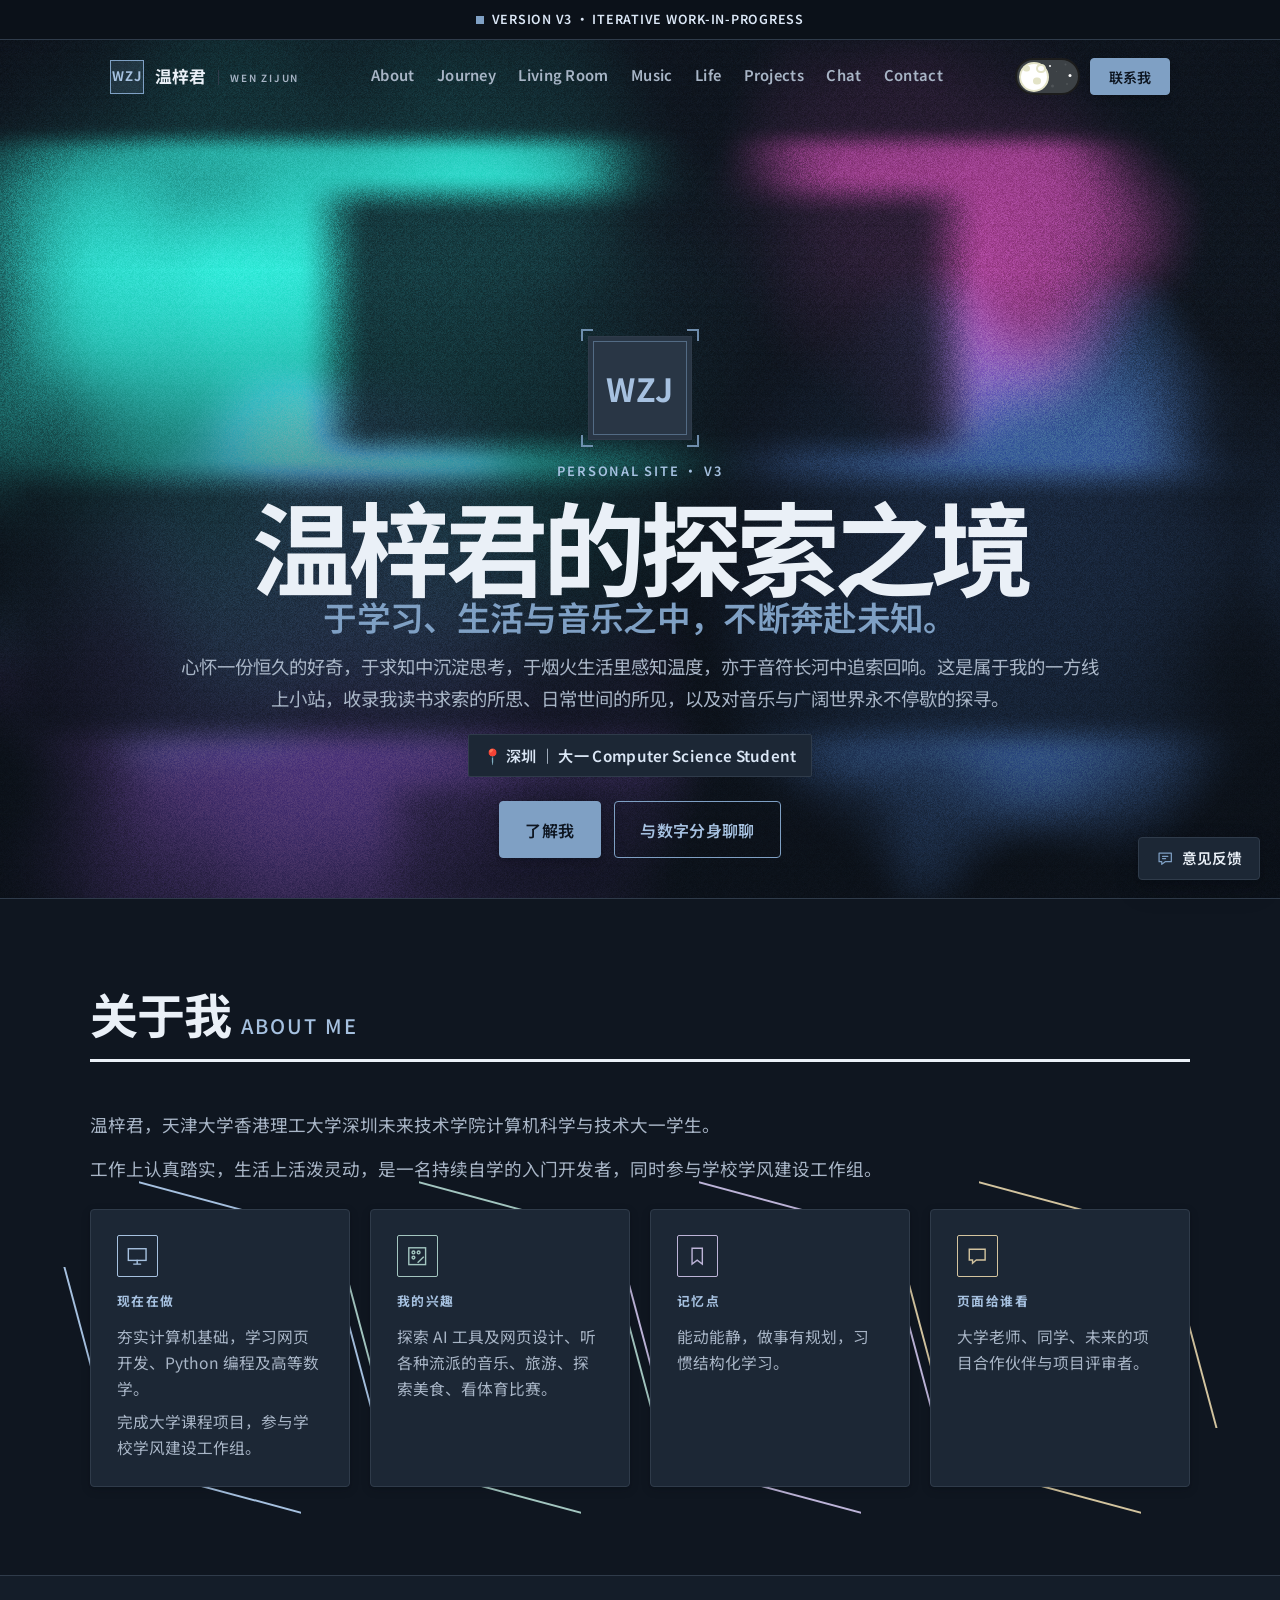
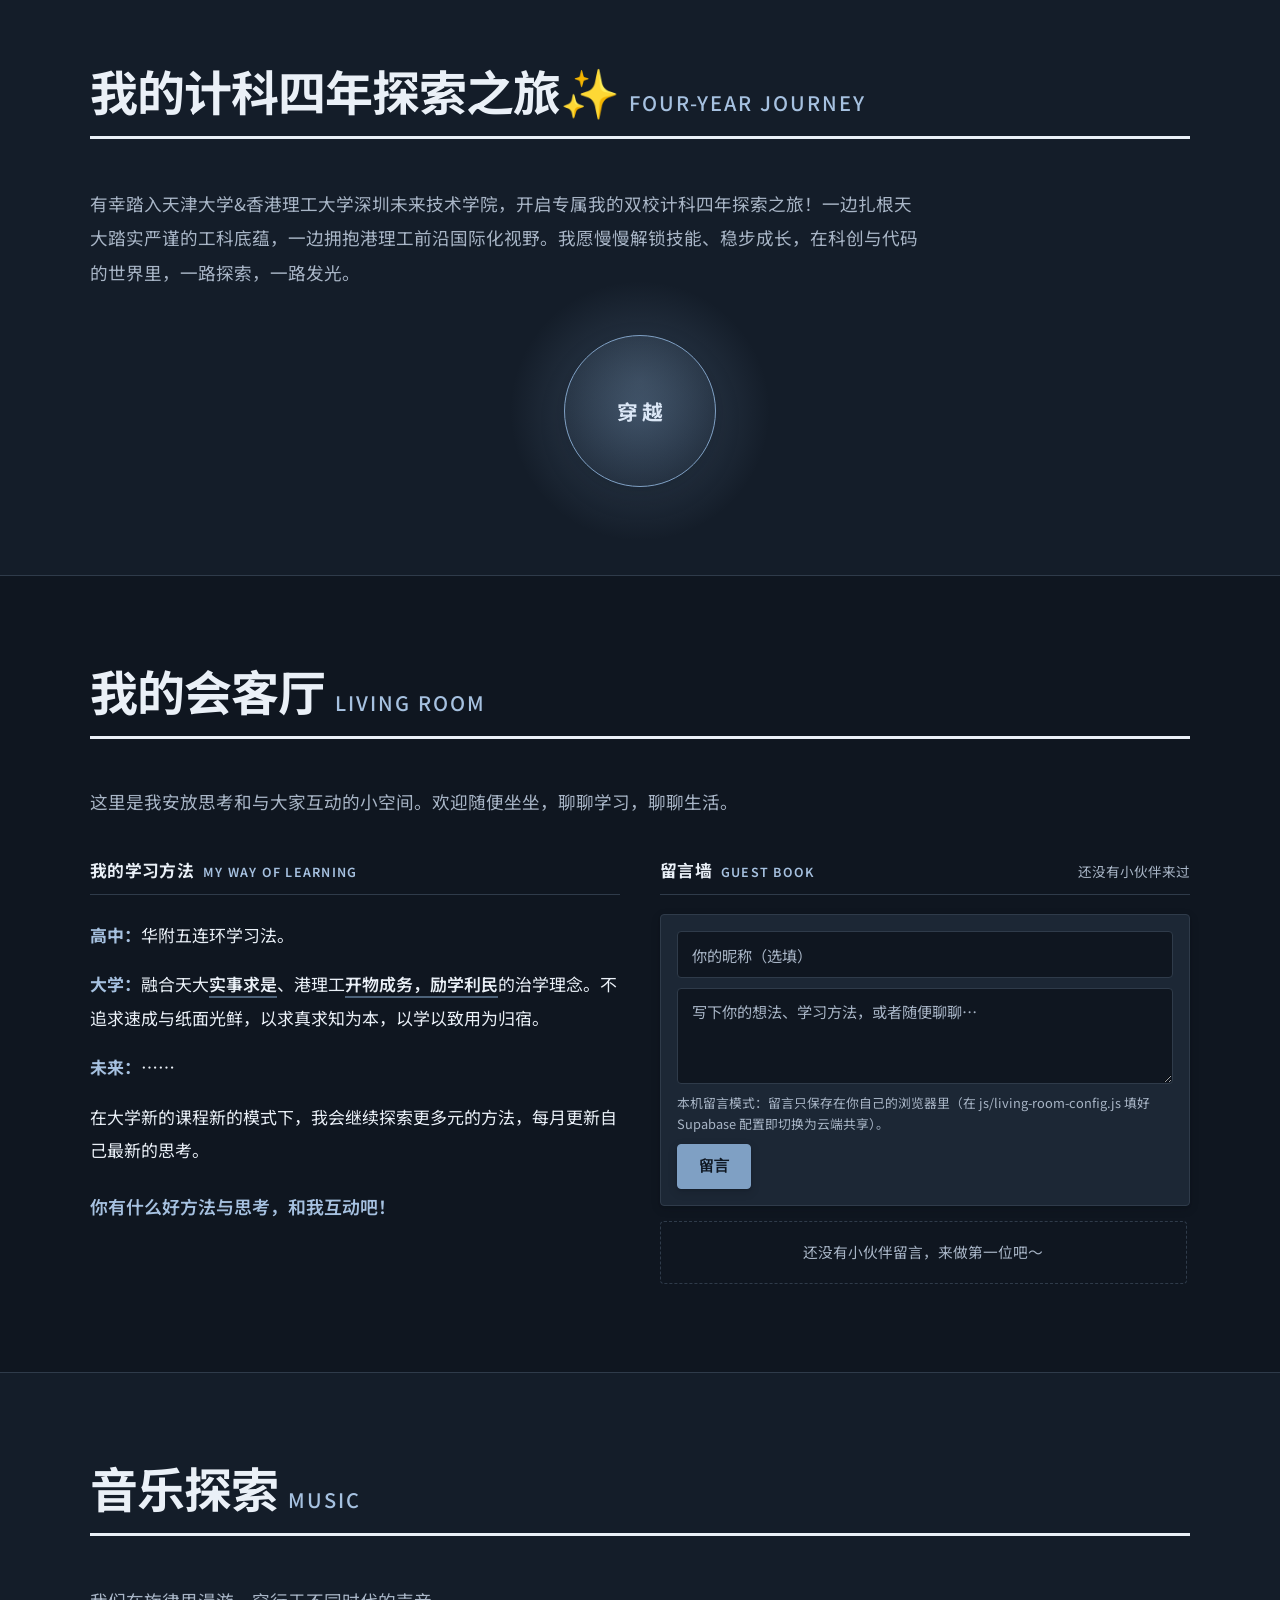
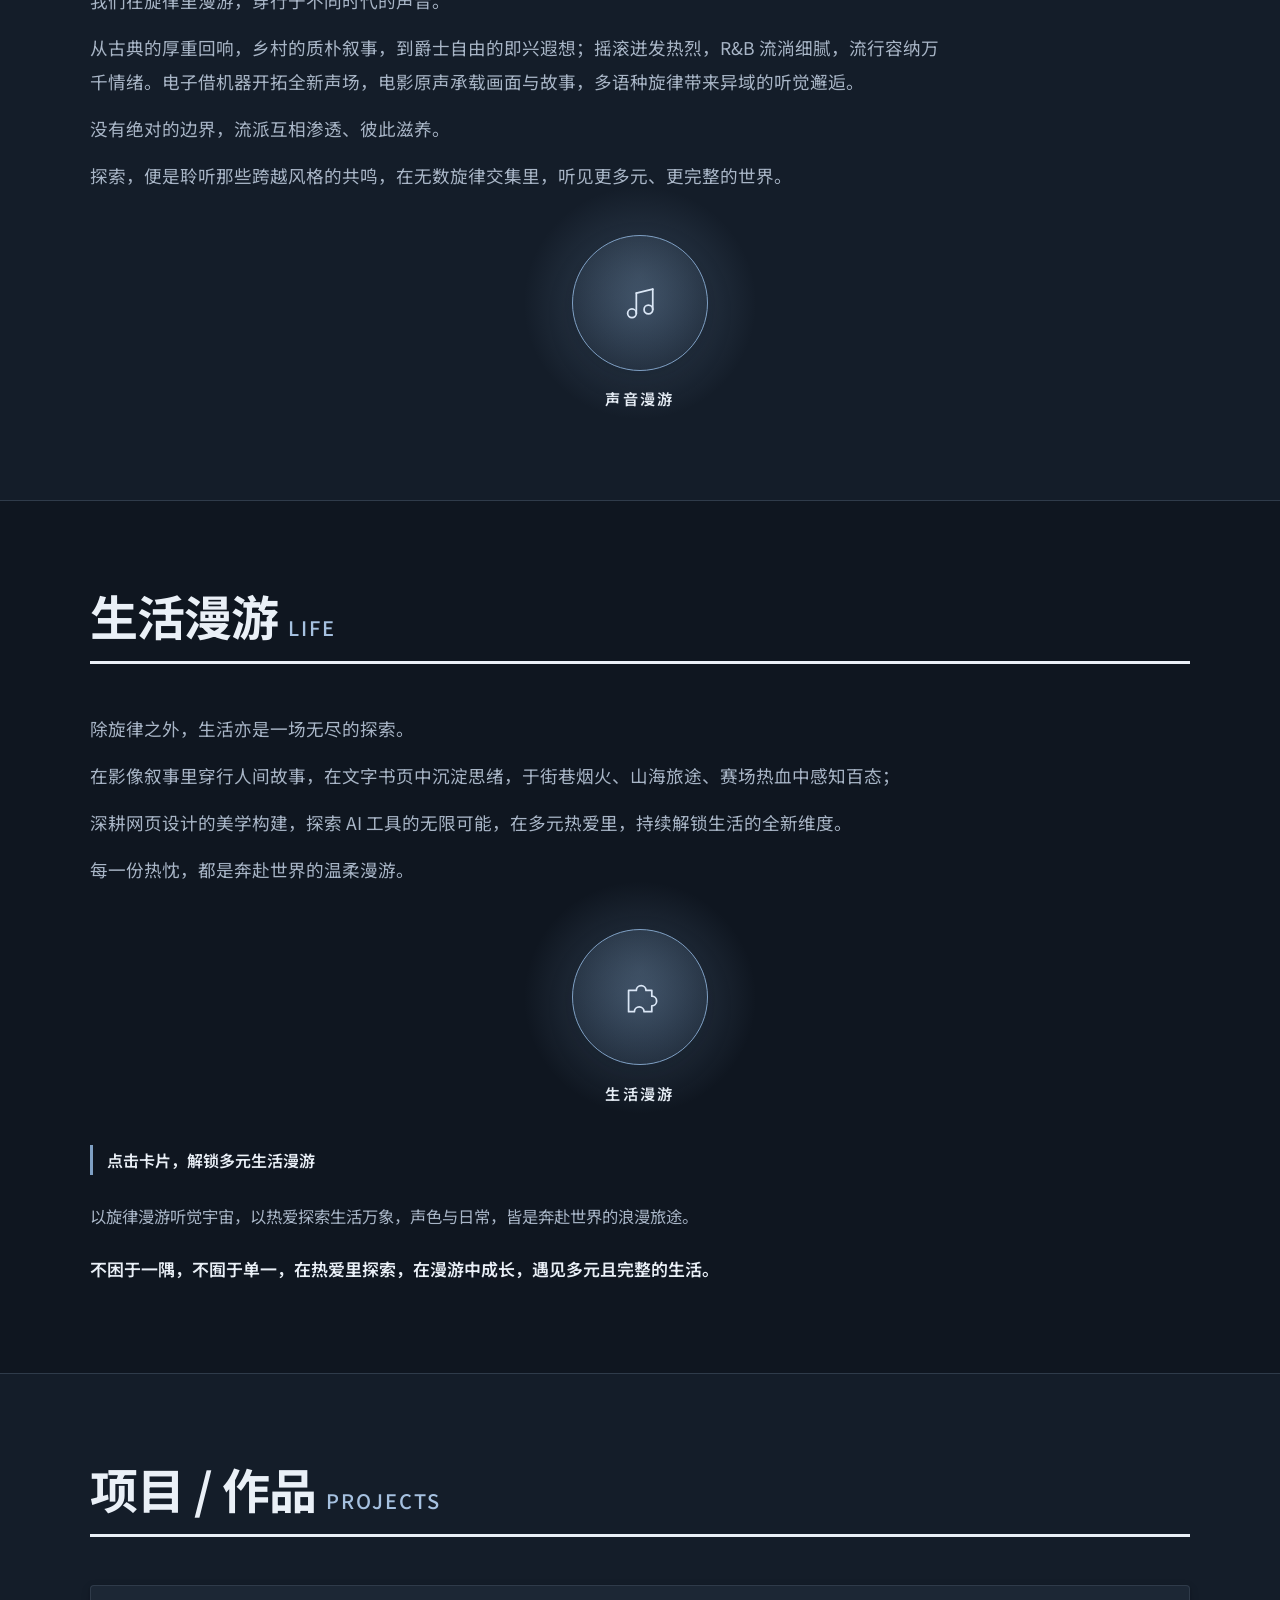
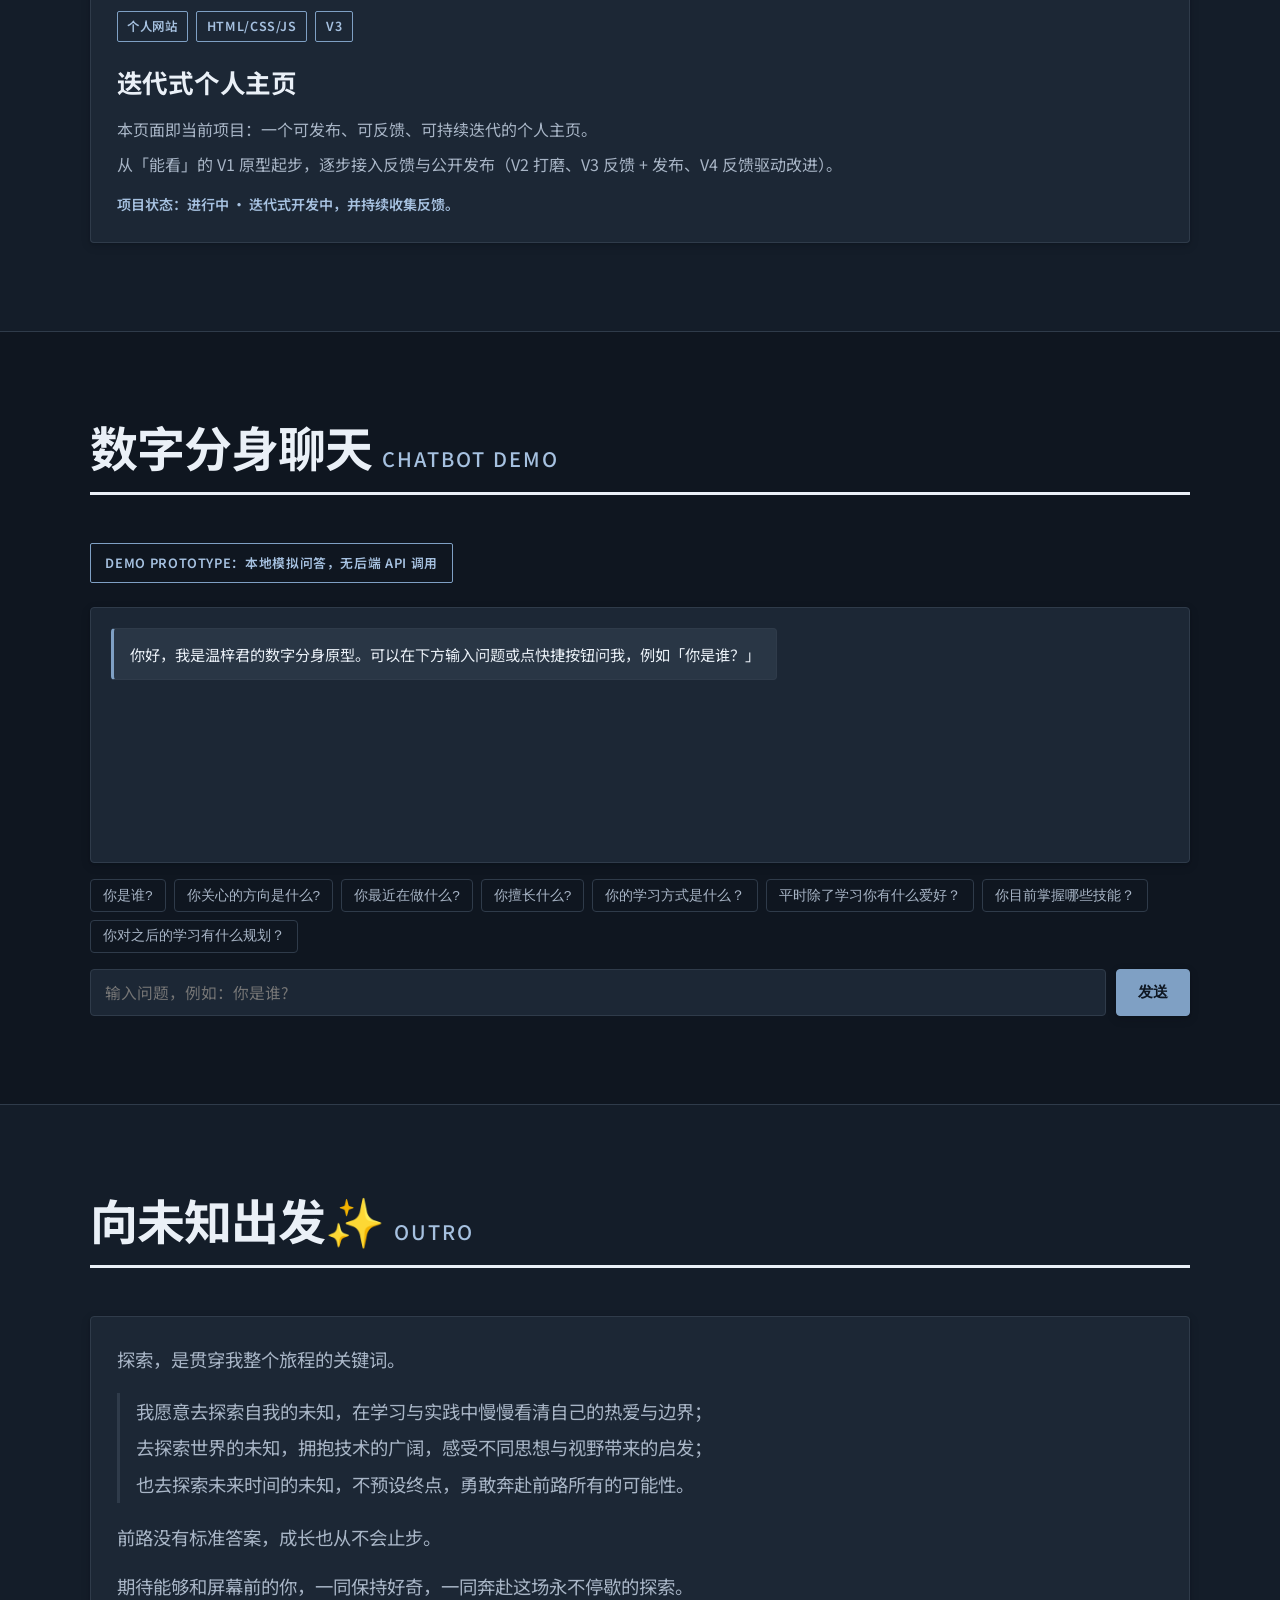
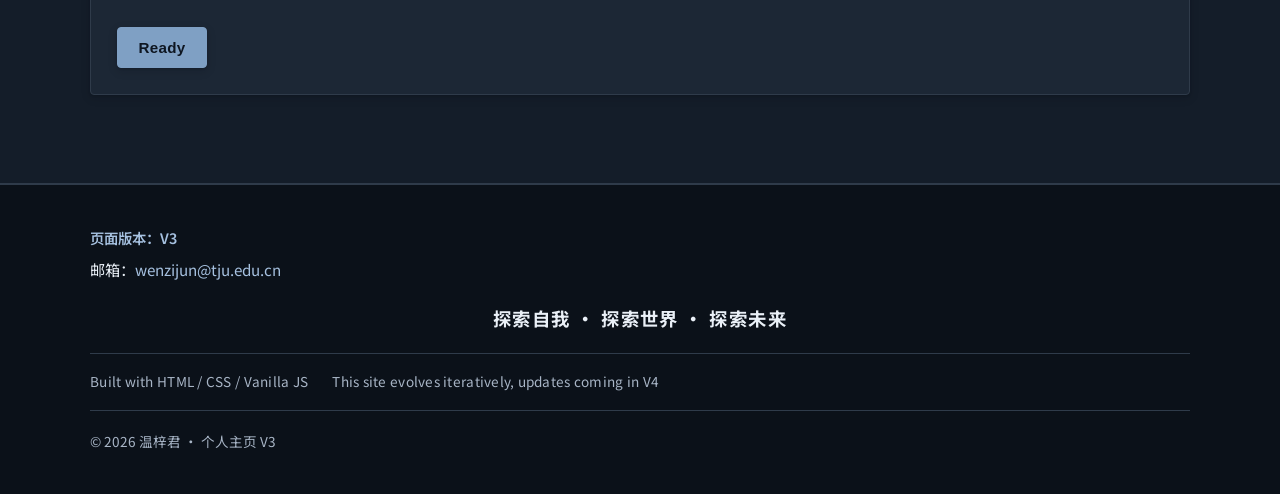
==== index.html @ b1a8c742 "publish: V3 站点（首页含私密反馈入口） 由源代码仓库 tools/publish_site.py 按白名单组装并体检后推送： 只包含浏览器实际需要的文件，源代码、课程文档、素材归档与过程记" ====
<!DOCTYPE html>
<html lang="zh-CN">
<head>
  <meta charset="UTF-8">
  <!-- 课程硬性约束 #4：viewport 保证移动端适配 -->
  <meta name="viewport" content="width=device-width, initial-scale=1.0">
  <meta name="description" content="温梓君的个人主页，思考人与 AI 的协作，记录大项目课程的学习与实践迭代。">
  <title>温梓君 · 个人主页 V3</title>
  <!-- Web Font：Noto Sans SC 适配中文，多字重区分标题与正文（离线时回退系统字体） -->
  <link rel="preconnect" href="https://fonts.googleapis.com">
  <link rel="preconnect" href="https://fonts.gstatic.com" crossorigin>
  <link href="https://fonts.googleapis.com/css2?family=Noto+Sans+SC:wght@400;500;700;800;900&display=swap" rel="stylesheet">
  <!-- 主题首帧（轮13）：在样式表解析之前按本地存储补上 data-theme，消除「亮色偏好用户先看到深色再翻白」的闪烁。
       只读写 localStorage 的 site-theme 一个键，无其他逻辑、无网络请求；JS 关闭时退化为默认深色。 -->
  <script>
    (function () {
      try {
        if (localStorage.getItem("site-theme") === "light") {
          document.documentElement.setAttribute("data-theme", "light");
        }
      } catch (e) {
        /* 隐私模式 / 存储被禁用：保持默认深色 */
      }
    })();
  </script>
  <link rel="stylesheet" href="css/style.css">
  <!-- 轮22：音乐探索 / 生活漫游两个新板块 + music.html / life.html 两个副页面的样式 -->
  <link rel="stylesheet" href="css/roam.css">
  <!-- 轮32（V3）：首页右下角「意见反馈」私密入口 + 反馈面板的样式 -->
  <link rel="stylesheet" href="css/feedback.css">
</head>
<!--
  ============================================================
  V1-MVP · 温梓君个人主页
  === V2 迭代预留规划（注释，不在 V1 实现） ===
  - 平滑滚动美化
  - 深色 / 亮色切换 UI 美化
  - 项目截图预览
  - GitHub 社交链接
  - 随笔内容扩充
  ============================================================
-->
<body>

  <!-- ========== 顶部原型状态横幅（V1 强制） ========== -->
  <div class="prototype-banner" role="note" aria-label="原型状态横幅">
    <span class="prototype-banner__dot" aria-hidden="true"></span>
    Version V3 · Iterative Work-in-Progress
  </div>

  <!-- ========== Header：品牌 + 导航 + 行动按钮 ========== -->
  <header class="header">
    <div class="header__inner">
      <a class="brand" href="#top" aria-label="回到顶部">
        <span class="brand__mark" aria-hidden="true">WZJ</span>
        <span class="brand__name">温梓君</span>
      </a>

      <button class="nav-toggle" id="navToggle" aria-label="打开菜单" aria-expanded="false" aria-controls="navMenu">
        <span class="nav-toggle__bar"></span>
        <span class="nav-toggle__bar"></span>
        <span class="nav-toggle__bar"></span>
      </button>

      <nav class="nav" id="navMenu" lang="en" aria-label="主导航">
        <ul class="nav__list">
          <li><a class="nav__link" href="#about" title="关于我">About</a></li>
          <li><a class="nav__link" href="#timeline" title="我的计科四年探索之旅">Journey</a></li>
          <li><a class="nav__link" href="#livingroom" title="我的会客厅">Living Room</a></li>
          <li><a class="nav__link" href="#music" title="音乐探索">Music</a></li>
          <li><a class="nav__link" href="#life" title="生活漫游">Life</a></li>
          <li><a class="nav__link" href="#projects" title="项目 / 作品">Projects</a></li>
          <li><a class="nav__link" href="#chat" title="数字分身聊天">Chat</a></li>
          <li><a class="nav__link" href="#contact" title="联系我">Contact</a></li>
        </ul>
      </nav>

      <div class="header__actions">
        <!-- 主题切换（轮13）：Day/Night 天空开关。视觉概念参考 @AshNolan_ 的
             「A bunch of funky CSS3 Toggle Buttons」中的 Day/Night Toggle，代码为本站自研重写；
             纯 CSS 呈现，状态由 js/main.js 与 html[data-theme] 双向对齐 -->
        <div class="theme-switch">
          <input class="theme-switch__input" id="themeSwitch" type="checkbox" role="switch" aria-checked="false" aria-label="切换深色 / 亮色模式">
          <label class="theme-switch__btn" for="themeSwitch"><span class="theme-switch__feature" aria-hidden="true"></span></label>
        </div>
        <a class="btn btn--primary" href="#contact">联系我</a>
      </div>
    </div>
  </header>

  <main id="top">

    <!-- ========== Hero 首屏 ========== -->
    <section class="hero" aria-label="首屏介绍">
      <!-- 首屏流动背景（轮9；轮10c 起画布内还承载亮度加权胶片颗粒）：原生 Canvas 程序化绘制，
           零外部素材、零第三方库。JS 未执行时画布为空（透明），自动回退到 CSS 渐变层 .hero::before -->
      <canvas class="hero__canvas" aria-hidden="true"></canvas>

      <div class="hero__inner">
        <div class="hero__avatar" aria-hidden="true" data-initial="温">
          <span class="hero__avatar-text">WZJ</span>
        </div>

        <p class="hero__eyebrow">Personal Site · V3</p>

        <h1 class="hero__title">
          温梓君的探索之境
          <span class="hero__tagline">于学习、生活与音乐之中，不断奔赴未知。</span>
        </h1>

        <p class="hero__intro">
          心怀一份恒久的好奇，于求知中沉淀思考，于烟火生活里感知温度，亦于音符长河中追索回响。这是属于我的一方线上小站，收录我读书求索的所思、日常世间的所见，以及对音乐与广阔世界永不停歇的探寻。
        </p>

        <div class="hero__meta">
          <span class="status-tag">📍 深圳 ｜ 大一 Computer Science Student</span>
        </div>

        <div class="hero__actions">
          <a class="btn btn--primary" href="#about">了解我</a>
          <a class="btn btn--ghost" href="#chat">与数字分身聊聊</a>
        </div>
      </div>
    </section>

    <!-- ========== 关于我 About ========== -->
    <section class="section" id="about" aria-label="关于我">
      <div class="section__inner">
        <header class="section__head">
          <h2 class="section__title">关于我 <span class="section__eyebrow">About Me</span></h2>
        </header>

        <p class="section__lead">
          温梓君，天津大学香港理工大学深圳未来技术学院计算机科学与技术大一学生。
        </p>
        <p class="section__lead">
          工作上认真踏实，生活上活泼灵动，是一名持续自学的入门开发者，同时参与学校学风建设工作组。
        </p>

        <div class="about__grid">
          <article class="card about-card">
            <span class="about-card__icon" aria-hidden="true">
              <svg viewBox="0 0 24 24" fill="none" stroke="currentColor" stroke-width="1.5"
                stroke-linecap="square" stroke-linejoin="miter" aria-hidden="true" focusable="false">
                <rect x="2.5" y="4" width="19" height="12.5" />
                <path d="M8.5 20.5h7M12 16.5v4" />
              </svg>
            </span>
            <h3 class="about-card__label">现在在做</h3>
            <p class="about-card__text">夯实计算机基础，学习网页开发、Python 编程及高等数学。</p>
            <p class="about-card__text">完成大学课程项目，参与学校学风建设工作组。</p>
          </article>
          <article class="card about-card">
            <span class="about-card__icon" aria-hidden="true">
              <svg viewBox="0 0 24 24" fill="none" stroke="currentColor" stroke-width="1.5"
                stroke-linecap="square" stroke-linejoin="miter" aria-hidden="true" focusable="false">
                <rect x="3" y="3" width="18" height="18" />
                <circle cx="8" cy="8" r="1.5" />
                <circle cx="13.5" cy="8" r="1.5" />
                <circle cx="8" cy="13.5" r="1.5" />
                <path d="M13 18.5 18.5 13" />
              </svg>
            </span>
            <h3 class="about-card__label">我的兴趣</h3>
            <p class="about-card__text">探索 AI 工具及网页设计、听各种流派的音乐、旅游、探索美食、看体育比赛。</p>
          </article>
          <article class="card about-card">
            <span class="about-card__icon" aria-hidden="true">
              <svg viewBox="0 0 24 24" fill="none" stroke="currentColor" stroke-width="1.5"
                stroke-linecap="square" stroke-linejoin="miter" aria-hidden="true" focusable="false">
                <path d="M6.5 3.5h11v17l-5.5-4.2-5.5 4.2z" />
              </svg>
            </span>
            <h3 class="about-card__label">记忆点</h3>
            <p class="about-card__text">能动能静，做事有规划，习惯结构化学习。</p>
          </article>
          <article class="card about-card">
            <span class="about-card__icon" aria-hidden="true">
              <svg viewBox="0 0 24 24" fill="none" stroke="currentColor" stroke-width="1.5"
                stroke-linecap="square" stroke-linejoin="miter" aria-hidden="true" focusable="false">
                <path d="M3.5 4.5h17v11.5h-9.5l-4 3.5v-3.5h-3.5z" />
              </svg>
            </span>
            <h3 class="about-card__label">页面给谁看</h3>
            <p class="about-card__text">大学老师、同学、未来的项目合作伙伴与项目评审者。</p>
          </article>
        </div>
      </div>
    </section>

    <!-- ========== 我的计科四年探索之旅（轮19：原「学习轨迹」板块） ==========
         ① 板块改名「我的计科四年探索之旅✨」（导航项同步为 Journey，锚点 #timeline 不变）；
         ② 新增板块引言（文案由用户提供，逐字使用）；
         ③ 引言下方新增圆形「穿越」按钮 → 进入独立副页面 journey.html：
            该页不在主线导航内，只能由本按钮进入，并由页内「返回主线」按钮回到本板块；
         ④ 原 4 张时间轴卡按用户指示移除（旧内容见 git 历史与 docs/归档）；
         ⑤ 按用户后续指示删除按钮下方那行说明文字（只留「标题 + 引言 + 圆钮」）。 -->
    <section class="section section--alt" id="timeline" aria-label="我的计科四年探索之旅">
      <div class="section__inner">
        <header class="section__head">
          <h2 class="section__title">我的计科四年探索之旅✨ <span class="section__eyebrow">Four-Year Journey</span></h2>
        </header>

        <p class="section__lead journey__intro">
          有幸踏入天津大学&amp;香港理工大学深圳未来技术学院，开启专属我的双校计科四年探索之旅！一边扎根天大踏实严谨的工科底蕴，一边拥抱港理工前沿国际化视野。我愿慢慢解锁技能、稳步成长，在科创与代码的世界里，一路探索，一路发光。
        </p>

        <div class="journey__gate">
          <a class="journey__portal" href="journey.html" aria-label="穿越：进入「我的计科四年探索之旅」独立页面">
            <span class="journey__ring" aria-hidden="true"></span>
            <span class="journey__ring journey__ring--2" aria-hidden="true"></span>
            <span class="journey__glow" aria-hidden="true"></span>
            <span class="journey__portal-text">穿越</span>
          </a>
        </div>
      </div>
    </section>

    <!-- ========== 我的会客厅 Living Room（轮20 · USR-31） ==========
         ① 位置：紧跟「我的计科四年探索之旅」之后（用户要求「在探索之旅的后面增加」）；
          ② 左侧「我的学习方法」按用户要求「不要用生硬的框框起来」→ 零边框、零底色，
             不套卡片：只靠标题细线 + 段首小标签（高中 / 大学 / 未来）+ 校训词的「划重点」下标线
             分层，像贴在会客厅墙上的一张便签；结构按用户轮20b 口径「高中、大学、未来三个
             分别成一段」——「不追求速成…以学以致用为归宿。」归属大学段，不单独成行；
             「未来：」的内容待用户给定（暂以省略号占位）；

         ③ 右侧留言墙 + 访客留言对话框：访客提交后，新留言以「落座」动效在墙顶浮现，
            与左侧学习方法同屏相邻（= 用户说的「和学习方法弹到一起」）；每条留言上方带
            「小伙伴 · 昵称 ｜ 时间」的小字备注，营造会客厅的互动感；
         ④ 留言数据源：读取 js/living-room-config.js —— 填好 Supabase URL + anon key 即
            云端共享（所有访客可见、互相看得到）；未填则自动回退到本机浏览器存储，
            页面与交互照常可用（右下提示行会如实说明当前模式）。
         ⑤ 留言一律以 textContent 写入 DOM，绝不使用 innerHTML（防 XSS）。 -->
    <section class="section" id="livingroom" aria-label="我的会客厅">
      <div class="section__inner">
        <header class="section__head">
          <h2 class="section__title">我的会客厅 <span class="section__eyebrow">Living Room</span></h2>
        </header>

        <p class="section__lead livingroom__intro">
          这里是我安放思考和与大家互动的小空间。欢迎随便坐坐，聊聊学习，聊聊生活。
        </p>

        <div class="livingroom">
          <!-- 左栏：我的学习方法（无框便签式，见上方 ②） -->
          <div class="methods">
            <h3 class="methods__title">我的学习方法 <span class="methods__eyebrow">My Way of Learning</span></h3>

            <p class="methods__line"><span class="methods__stage">高中：</span>华附五连环学习法。</p>

            <p class="methods__line"><span class="methods__stage">大学：</span>融合天大<span class="methods__mark">实事求是</span>、港理工<span class="methods__mark">开物成务，励学利民</span>的治学理念。不追求速成与纸面光鲜，以求真求知为本，以学以致用为归宿。</p>

            <p class="methods__line"><span class="methods__stage">未来：</span>……</p>

            <p class="methods__line">在大学新的课程新的模式下，我会继续探索更多元的方法，每月更新自己最新的思考。</p>
            <p class="methods__invite">你有什么好方法与思考，和我互动吧！</p>
          </div>

          <!-- 右栏：留言墙 + 留言对话框（会客厅的「说话区」，见上方 ③④⑤） -->
          <div class="parlor">
            <div class="parlor__head">
              <h3 class="parlor__title">留言墙 <span class="parlor__eyebrow">Guest Book</span></h3>
              <p class="parlor__count" id="parlorCount" aria-live="polite">正在读取留言…</p>
            </div>

            <form class="parlor__form" id="parlorForm">
              <label class="visually-hidden" for="parlorName">你的昵称</label>
              <input class="parlor__input" id="parlorName" name="nickname" type="text" maxlength="16"
                placeholder="你的昵称（选填）" autocomplete="nickname">

              <label class="visually-hidden" for="parlorMsg">你的留言</label>
              <textarea class="parlor__input parlor__input--area" id="parlorMsg" name="message" rows="3"
                maxlength="200" placeholder="写下你的想法、学习方法，或者随便聊聊…"></textarea>

              <div class="parlor__foot">
                <p class="parlor__hint" id="parlorHint">正在确认留言模式…</p>
                <button class="btn btn--primary parlor__send" id="parlorSend" type="submit">留言</button>
              </div>
            </form>

            <p class="parlor__status" id="parlorStatus" role="status" aria-live="polite"></p>

            <!-- 脚本被禁用时的兜底说明：留言依赖 JS，页面其余内容不受影响（轮19「JS 关闭可读」口径一致） -->
            <noscript class="parlor__noscript">留言功能需要 JavaScript：开启后就能把想说的话贴到下面这面墙上。</noscript>

            <ul class="parlor__wall" id="parlorWall" aria-label="访客留言列表">
              <li class="parlor__empty" id="parlorEmpty">还没有小伙伴留言，来做第一位吧～</li>
            </ul>
          </div>
        </div>
      </div>
    </section>

    <!-- ========== 音乐探索 Music（轮22：整块替换原「技能 & 兴趣 Skills」板块） ==========
         板块内容 = 标题 + 四段导语 + 音符图标入口（点击进入独立页面 music.html）。
         文案逐字取自你提供的原文：导语只陈列「听觉漫游」的气质与九大流派的坐标感，
         流派的具体介绍、气质短句与收藏曲目留在声音漫游页里展开（避免主线与副页重复同段长文）。 -->
    <section class="section section--alt" id="music" aria-label="音乐探索">
      <div class="section__inner">
        <header class="section__head">
          <h2 class="section__title">音乐探索 <span class="section__eyebrow">Music</span></h2>
        </header>

        <p class="section__lead roam__lead">
          我们在旋律里漫游，穿行于不同时代的声音。
        </p>
        <p class="section__lead roam__lead">
          从古典的厚重回响，乡村的质朴叙事，到爵士自由的即兴遐想；摇滚迸发热烈，R&amp;B 流淌细腻，流行容纳万千情绪。电子借机器开拓全新声场，电影原声承载画面与故事，多语种旋律带来异域的听觉邂逅。
        </p>
        <p class="section__lead roam__lead">
          没有绝对的边界，流派互相渗透、彼此滋养。
        </p>
        <p class="section__lead roam__lead">
          探索，便是聆听那些跨越风格的共鸣，在无数旋律交集里，听见更多元、更完整的世界。
        </p>

        <!-- 音符图标入口：圆形按钮 + 双层扩散光环 + 核心柔光，点击跳转 music.html（声音漫游）。
             图标为内联 SVG（零外部素材）：符头 + 符杆 + 符梁组成一个音符，颜色跟随 currentColor 与主题。 -->
        <div class="roam__gate">
          <a class="roam__portal" href="music.html" aria-label="进入声音漫游页面">
            <span class="roam__glow" aria-hidden="true"></span>
            <span class="roam__ring" aria-hidden="true"></span>
            <span class="roam__ring roam__ring--2" aria-hidden="true"></span>
            <span class="roam__icon">
              <svg viewBox="0 0 48 48" fill="none" stroke="currentColor" stroke-width="1.8"
                stroke-linecap="round" stroke-linejoin="round" aria-hidden="true" focusable="false">
                <circle cx="15.5" cy="34.5" r="4.5" />
                <circle cx="32.5" cy="30.5" r="4.5" />
                <path d="M20 34.5V13.5" />
                <path d="M37 30.5V9.5" />
                <path d="M20 13.5 37 9.5" />
              </svg>
            </span>
          </a>
          <p class="roam__caption">声音漫游</p>
        </div>
      </div>
    </section>

    <!-- ========== 生活漫游 Life（轮22 新增，紧跟在音乐探索之后） ==========
         板块内容 = 标题 + 四段引言（逐字取自你的原文）+ 拼图图标入口 + 交互提示 + 联动文案 + 收尾 Slogan。
         八张兴趣翻牌卡全部放在独立页面 life.html 里（板块本身只做入口，主线保持轻量、可扫读）。 -->
    <section class="section" id="life" aria-label="生活漫游">
      <div class="section__inner">
        <header class="section__head">
          <h2 class="section__title">生活漫游 <span class="section__eyebrow">Life</span></h2>
        </header>

        <p class="section__lead roam__lead">
          除旋律之外，生活亦是一场无尽的探索。
        </p>
        <p class="section__lead roam__lead">
          在影像叙事里穿行人间故事，在文字书页中沉淀思绪，于街巷烟火、山海旅途、赛场热血中感知百态；
        </p>
        <p class="section__lead roam__lead">
          深耕网页设计的美学构建，探索 AI 工具的无限可能，在多元热爱里，持续解锁生活的全新维度。
        </p>
        <p class="section__lead roam__lead">
          每一份热忱，都是奔赴世界的温柔漫游。
        </p>

        <!-- 拼图图标入口：与音乐板块同一套「圆形按钮 + 光环 + 柔光」语言，点击跳转 life.html。
             图标为内联 SVG：一块拼图（上方与右侧为凸起、下方为凹口），呼应「多元热爱彼此拼合」。 -->
        <div class="roam__gate">
          <a class="roam__portal" href="life.html" aria-label="进入生活漫游页面">
            <span class="roam__glow" aria-hidden="true"></span>
            <span class="roam__ring" aria-hidden="true"></span>
            <span class="roam__ring roam__ring--2" aria-hidden="true"></span>
            <span class="roam__icon">
              <svg viewBox="0 0 48 48" fill="none" stroke="currentColor" stroke-width="1.8"
                stroke-linecap="round" stroke-linejoin="round" aria-hidden="true" focusable="false">
                <path d="M12 17h8a5 5 0 0 1 10 0h6v6a5 5 0 0 1 0 10v6h-8a5 5 0 0 0-10 0h-6z" />
              </svg>
            </span>
          </a>
          <p class="roam__caption">生活漫游</p>
        </div>

        <!-- 交互提示：说明卡片是「可点、会翻面」的，而不是纯展示 -->
        <p class="roam__hint">点击卡片，解锁多元生活漫游</p>

        <!-- 联动文案：承接上方的音乐探索，把「听觉漫游」与「生活漫游」串成同一条探索线 -->
        <p class="roam__bridge">以旋律漫游听觉宇宙，以热爱探索生活万象，声色与日常，皆是奔赴世界的浪漫旅途。</p>

        <!-- 收尾 Slogan -->
        <p class="roam__slogan">不困于一隅，不囿于单一，在热爱里探索，在漫游中成长，遇见多元且完整的生活。</p>
      </div>
    </section>

    <!-- ========== 项目 / 作品 Projects ========== -->
    <section class="section section--alt" id="projects" aria-label="项目与作品">
      <div class="section__inner">
        <header class="section__head">
          <h2 class="section__title">项目 / 作品 <span class="section__eyebrow">Projects</span></h2>
        </header>

        <div class="projects">
          <!-- 直角文本标签项目卡片（禁用圆角）；轮14 起为魔法卡片：
               描边跟随指针亮起 + 卡面淡光晕（样式见 css/style.css「魔法卡片（轮14）」块） -->
          <article class="card card--magic project-card">
            <div class="project-card__tags">
              <span class="tag project-tag">个人网站</span>
              <span class="tag project-tag">HTML/CSS/JS</span>
              <span class="tag project-tag">V3</span>
            </div>
            <h3 class="project-card__title">迭代式个人主页</h3>
            <p class="project-card__desc">
              本页面即当前项目：一个可发布、可反馈、可持续迭代的个人主页。
            </p>
            <p class="project-card__desc">
              从「能看」的 V1 原型起步，逐步接入反馈与公开发布（V2 打磨、V3 反馈 + 发布、V4 反馈驱动改进）。
            </p>
            <p class="project-card__note">项目状态：进行中 · 迭代式开发中，并持续收集反馈。</p>
          </article>
        </div>
      </div>
    </section>

    <!-- 轮22：原「技能 & 兴趣 Skills」板块（#skills）已整体替换为「音乐探索」（#music），并在其后
         新增「生活漫游」（#life）。新增一个板块会改变其后所有板块的奇偶，故按同一口径顺延重排为：
         about:plain / timeline:alt / livingroom:plain / music:alt / life:plain /
         projects:alt（原 plain）/ chat:plain（原 alt）/ outro:alt（原 plain）。 -->
    <!-- 轮21：原「观点随笔 Thoughts」板块（#thoughts）已整体删除；为保持相邻板块底色严格
         交替（about:plain / timeline:alt / livingroom:plain / skills:alt / projects:plain /
         chat:alt / outro:plain），聊天板块由 plain 提升为 alt、终页由 alt 回落到 plain。 -->
    <!-- ========== 数字分身聊天 Demo Chat ========== -->
    <section class="section" id="chat" aria-label="数字分身聊天 Demo">
      <div class="section__inner">
        <header class="section__head">
          <h2 class="section__title">数字分身聊天 <span class="section__eyebrow">Chatbot Demo</span></h2>
        </header>

        <div class="chat">
          <p class="chat__notice">Demo Prototype：本地模拟问答，无后端 API 调用</p>

          <div class="chat__stream" id="chatStream" role="log" aria-live="polite" aria-label="聊天记录"></div>

          <div class="chat__quick" aria-label="快捷提问">
            <button class="quick-btn" type="button" data-question="你是谁?">你是谁?</button>
            <button class="quick-btn" type="button" data-question="你关心的方向是什么?">你关心的方向是什么?</button>
            <button class="quick-btn" type="button" data-question="你最近在做什么?">你最近在做什么?</button>
            <button class="quick-btn" type="button" data-question="你擅长什么?">你擅长什么?</button>
            <button class="quick-btn" type="button" data-question="你的学习方式是什么？">你的学习方式是什么？</button>
            <button class="quick-btn" type="button" data-question="平时除了学习你有什么爱好？">平时除了学习你有什么爱好？</button>
            <button class="quick-btn" type="button" data-question="你目前掌握哪些技能？">你目前掌握哪些技能？</button>
            <button class="quick-btn" type="button" data-question="你对之后的学习有什么规划？">你对之后的学习有什么规划？</button>
          </div>

          <form class="chat__form" id="chatForm">
            <label class="visually-hidden" for="chatInput">输入你的问题</label>
            <input class="chat__input" id="chatInput" type="text" placeholder="输入问题，例如：你是谁?" autocomplete="off">
            <button class="btn btn--primary chat__send" type="submit">发送</button>
          </form>
        </div>
      </div>
    </section>

    <!-- ========== 终页 Outro + 联系我（轮18 · USR-29 / 轮18b 修订） ========== -->
    <section class="section section--alt" id="outro" aria-label="终页 · 探索无尽">
      <div class="section__inner">
        <header class="section__head">
          <h2 class="section__title">向未知出发✨ <span class="section__eyebrow">Outro</span></h2>
        </header>

        <article class="card outro">
          <p class="outro__text">探索，是贯穿我整个旅程的关键词。</p>
          <p class="outro__verse">
            我愿意去探索自我的未知，在学习与实践中慢慢看清自己的热爱与边界；<br>
            去探索世界的未知，拥抱技术的广阔，感受不同思想与视野带来的启发；<br>
            也去探索未来时间的未知，不预设终点，勇敢奔赴前路所有的可能性。
          </p>
          <p class="outro__text">前路没有标准答案，成长也从不会止步。</p>
          <p class="outro__text">期待能够和屏幕前的你，一同保持好奇，一同奔赴这场永不停歇的探索。</p>

          <!-- Ready：点击后播放加载动画，随后展开下方「联系我」并平滑滚动过去 -->
          <div class="outro__actions">
            <button class="btn btn--primary" type="button" id="readyBtn" aria-controls="contact"
              aria-expanded="false">Ready</button>
          </div>

          <!-- 联系我（轮18 · USR-29）：已并入终页内部，作为「向未知出发」的收尾内容，
               与终页同一张卡片、同一底色、无分界描边（去接缝）。
               保留锚点 contact：站内导航与滚动高亮仍指向这里；
               点 Ready / 导航「Contact」/ 首屏按钮「联系我」后展开。 -->
          <section class="contact outro__contact" id="contact" aria-labelledby="contactTitle" hidden>
            <h3 class="outro__contact-title" id="contactTitle">联系我 <span class="section__eyebrow">Contact</span></h3>
            <p class="contact__text">欢迎就项目合作、学习交流或任何想法与我联系。</p>
            <div class="contact__row">
              <a class="contact__email btn btn--primary" id="contactEmail" href="mailto:wenzijun@tju.edu.cn">wenzijun@tju.edu.cn</a>
              <button class="btn btn--ghost copy-email" type="button" data-copy="wenzijun@tju.edu.cn" aria-label="复制邮箱地址">
                复制邮箱
              </button>
            </div>
          </section>
        </article>
      </div>
    </section>

  </main>

  <!-- ========== Footer ========== -->
  <footer class="footer">
    <div class="footer__inner">
      <p class="footer__version">页面版本：V3</p>
      <p class="footer__email">邮箱：<a href="mailto:wenzijun@tju.edu.cn">wenzijun@tju.edu.cn</a></p>
      <p class="footer__slogan">探索自我 · 探索世界 · 探索未来</p>
      <div class="footer__declaration">
        <p>Built with HTML / CSS / Vanilla JS</p>
        <p>This site evolves iteratively, updates coming in V4</p>
      </div>
      <p class="footer__copyright">© <span id="year">2026</span> 温梓君 · 个人主页 V3</p>
    </div>
  </footer>

  <!-- ========== 意见反馈（V3 · CRS-5）：只属于首页的「私密反馈」通道 ==========
       与会客厅的留言墙是两套东西：留言墙是公开互动（谁都能看见彼此），
       而这里写下的内容只有站主一个人能看到 —— 数据库层面只对访客开放了「写入」，
       没有开放「读取」，所以这不是靠页面藏起来，而是根本读不到（详见 docs/ 里的接入指引）。
       ① 位置：固定在右下角，不放进主线导航，避免打断首页的阅读动线；
       ② 数据源：js/feedback-config.js —— 填好 Supabase 两项即接通云端；
          未接通时如实提示「通道未接通」并亮出邮件兜底，绝不假装发送成功；
       ③ 字段按课程要求：称呼（选填）/ 你与我的关系 / 这次使用的设备 / 想说的话，
          页面版本（V3）由脚本自动附带，便于日后按版本归类反馈；
       ④ 全程零 innerHTML：访客输入一律以 textContent 写入，从源头杜绝 XSS。 -->
  <button class="fb-entry" id="fbEntry" type="button" aria-expanded="false" aria-controls="fbOverlay">
    <span class="fb-entry__icon" aria-hidden="true">
      <svg viewBox="0 0 24 24" fill="none" stroke="currentColor" stroke-width="1.6"
        stroke-linecap="round" stroke-linejoin="round" aria-hidden="true" focusable="false">
        <path d="M4 5.5h16v11H12l-4.5 3.5v-3.5H4z" />
        <path d="M8.5 9.5h7M8.5 12.5h4" />
      </svg>
    </span>
    <span class="fb-entry__text">意见反馈</span>
  </button>

  <div class="fb-overlay" id="fbOverlay" hidden>
    <section class="fb-dialog" role="dialog" aria-modal="true" aria-labelledby="fbTitle">
      <header class="fb-dialog__head">
        <h2 class="fb-dialog__title" id="fbTitle">意见反馈 <span class="fb-dialog__eyebrow">Feedback</span></h2>
        <button class="fb-dialog__close" id="fbClose" type="button" aria-label="关闭反馈表单">×</button>
      </header>

      <p class="fb-dialog__lead">这个页面还在迭代中，你的任何一句真实感受，都会成为它下一次改进的依据。</p>

      <p class="fb-privacy">
        <strong>这条反馈不会公开</strong>，只有我一个人能看到。也请不要填写身份证号、密码之类的敏感信息。
      </p>

      <form class="fb-form" id="fbForm" novalidate>
        <div class="fb-field">
          <label class="fb-label" for="fbName">你的称呼<span class="fb-label__opt">选填</span></label>
          <input class="fb-input" id="fbName" name="name" type="text" maxlength="24"
            placeholder="怎么称呼你都可以" autocomplete="nickname">
        </div>

        <div class="fb-row">
          <div class="fb-field">
            <label class="fb-label" for="fbRelation">你与我的关系</label>
            <select class="fb-select" id="fbRelation" name="relation">
              <option value="">请选择</option>
              <option value="同学">同学</option>
              <option value="老师">老师</option>
              <option value="家人">家人</option>
              <option value="朋友">朋友</option>
              <option value="同事">同事</option>
              <option value="其他">其他</option>
              <option value="不便透露">不便透露</option>
            </select>
          </div>

          <div class="fb-field">
            <label class="fb-label" for="fbDevice">这次使用的设备</label>
            <select class="fb-select" id="fbDevice" name="device">
              <option value="电脑">电脑</option>
              <option value="手机">手机</option>
              <option value="平板">平板</option>
              <option value="其他">其他</option>
            </select>
          </div>
        </div>

        <div class="fb-field">
          <label class="fb-label" for="fbMessage">想说的话</label>
          <textarea class="fb-area" id="fbMessage" name="message" rows="5" maxlength="1000"
            placeholder="第一眼看到了什么？哪里让你印象深刻、哪里还可以更好？或者只是打个招呼～"></textarea>
          <p class="fb-count" id="fbCount">最多 1000 字</p>
        </div>

        <div class="fb-foot">
          <p class="fb-status" id="fbStatus" role="status" aria-live="polite"></p>
          <button class="btn btn--primary fb-send" id="fbSend" type="submit">发送反馈</button>
        </div>
      </form>

      <p class="fb-fallback" id="fbFallback" hidden>
        也可以直接把想法邮件发给我：<a id="fbFallbackMail" href="mailto:wenzijun@tju.edu.cn">wenzijun@tju.edu.cn</a>
      </p>
    </section>
  </div>

  <!-- 全局提示（复制成功等）---置于脚本之前，确保 main.js 能取到元素 -->
  <div class="toast" id="toast" role="status" aria-live="polite"></div>

  <script src="js/main.js"></script>
  <!-- 「我的会客厅」留言板（轮20 · USR-31）：配置文件在前、脚本在后；
       顺序上排在 main.js 之后，以便复用它的全局提示条（window.showToast） -->
  <script src="js/living-room-config.js"></script>
  <script src="js/living-room.js"></script>
  <!-- 首页「意见反馈」私密通道（轮32 · V3 · CRS-5）：同样是配置文件在前、脚本在后，
       并排在 main.js 之后，以便复用它的全局提示条（window.showToast） -->
  <script src="js/feedback-config.js"></script>
  <script src="js/feedback.js"></script>
</body>
</html>
---- css/style.css ----
/* ============================================================
   V1-MVP · 温梓君个人主页样式表
   风格：硬朗块状直角 · 黑白高对比 · 深色优先 + 亮色切换
   强调色：低饱和冷蓝 · 超大粗体标题 · 移动优先响应式
   Web Font：Noto Sans SC（多字重区分标题与正文）
   ============================================================ */

/* ---------- 主题变量：深色（默认） ----------
   冷蓝灰配色系统：底色为深蓝灰（不用纯黑），由沉到亮的层次依次为
   横幅 < 页面 < 交替区块 < 卡片 < 次级面，越靠上层越亮，卡片与页面拉开明显层次。
   强调色全站唯一：低饱和冷蓝。 */
:root {
  /* 层次底色（由沉到亮） */
  --color-banner-bg: #0b1119;      /* 顶部横幅：比页面再沉一档 */
  --color-bg: #0f1620;             /* 页面底：深蓝灰，非纯黑 */
  --color-bg-alt: #141d29;         /* 交替区块底 */
  --color-surface: #1c2735;        /* 卡片面：明显亮于页面底，形成层次 */
  --color-surface-2: #293645;      /* 次级面：导航悬停/气泡/头像等更凸出层 */

  /* 文字 */
  --color-text: #eaf0f7;           /* 正文：冷白，非纯白 */
  --color-text-muted: #a8b5c6;     /* 次要文字：冷灰蓝，强光可读 */

  /* 描边与阴影颜色（颜色一律走变量，亮暗主题自动切换） */
  --color-border: #2f3b4a;              /* 冷蓝灰描边 */
  --color-shadow: rgba(5, 10, 18, 0.45);        /* 深阴影：最大浮起感的扩散层 */
  --color-shadow-soft: rgba(5, 10, 18, 0.26);   /* 柔和阴影：主投影色 */
  --color-shadow-soft-2: rgba(5, 10, 18, 0.16); /* 柔和阴影：扩散色 */

  /* 强调色：低饱和冷蓝，全站唯一强调色 */
  --color-accent: #7fa0c4;
  --color-accent-strong: #a6c1e0;
  --color-accent-text: #dbe7f6;    /* 横幅文字（压在深底上） */
  --color-on-accent: #0e1621;      /* 强调色作底时的前景色 */

  /* 「关于我」四卡色相（轮12）：四个低饱和色相，只用在卡片描边 / 图标 / 悬停铺底上，
     不进入正文文字层级；亮色主题另有一套更深的取值，保证浅底与反色后可读。 */
  --about-hue-1: #a6c1e0;          /* 冷蓝：与全站强调色同族 */
  --about-hue-2: #a3c6c0;          /* 青灰 */
  --about-hue-3: #bdb4d8;          /* 淡紫灰 */
  --about-hue-4: #d3c49f;          /* 砂金灰 */

  /* 「四年探索之旅」四级标识色（轮19 副页面 journey.html）：对应四个阶段的 emoji 色相
     （🟢大一新绿 / 🟡大二暖黄 / 🟠大三橙 / 🔵大四冷蓝），只用于阶段节点圆点、
     时间刻度与阶段小标题描边，不进入正文文字层级（与 --about-hue-* 同一策略）；
     亮色主题另取更深一档，保证浅底上对比度可读。 */
  --grade-1: #86bd93;              /* 大一：新绿 */
  --grade-2: #d8c47f;              /* 大二：暖黄 */
  --grade-3: #dda079;              /* 大三：橙 */
  --grade-4: #93aee0;              /* 大四：冷蓝 */

  /* 首屏光晕与遮罩（均取自冷蓝灰，不用纯黑） */
  --color-glow: rgba(127, 160, 196, 0.30);      /* 首屏主光晕（第一层，略强但仍很弱） */
  --color-glow-2: rgba(127, 160, 196, 0.12);    /* 首屏次光晕（第二层，更弱，另一侧） */
  --color-glow-3: rgba(127, 160, 196, 0.16);    /* 首屏第三层光晕（底部补充层，轮8 流动背景用） */
  --color-overlay-strong: rgba(7, 12, 19, 0.55); /* 遮罩：底部压暗，保证贴底文字对比度 */
  --color-overlay-soft: rgba(7, 12, 19, 0.28);
  --color-overlay-mid: rgba(7, 12, 19, 0.40);   /* 遮罩：中段过渡（轮9 改为「顶部轻、中段过渡、底部重」的渐变） */

  /* 首屏弥散光块调色板（轮10，Canvas 程序化绘制）：均为 RGB 三元组，由 JS 读取，颜色仍统一走变量 */
  /* 四色霓虹（青绿 → 冷蓝 → 紫 → 品红，色相依次相邻 → 混色自然产生中间色）：暗场里缓慢移动的弥散光块 */
  --fluid-base: 15, 22, 32;        /* 流体底色（= 页面底色 #0f1620，保证与后续区块衔接） */
  --fluid-b1: 46, 214, 200;        /* 光块 1（大块）青绿：主色位，参考站亮部实测就在这个色相带 */
  --fluid-b2: 88, 146, 236;        /* 光块 2（大块）冷蓝：与全站强调色同族，做第二主色 */
  --fluid-b3: 166, 104, 244;       /* 光块 3（小块）紫：点缀，少量即够 */
  --fluid-b4: 230, 84, 198;        /* 光块 4（小块）品红：最荧光的一笔，只在角部与边缘出现 */
  --fluid-veil: 4, 7, 12;          /* 压暗罩层：四角与暗部（近黑，不用纯黑） */
  --fluid-vignette: 0.86;          /* 暗角强度刻度（曲线见 js/main.js；四角压暗继续保文字对比度） */
  --fluid-blend: lighter;          /* 深色下用叠加混合 + 荧光增亮：暗场里长出发光体（越叠越亮） */

  /* 吸顶导航（轮7 导航重设计）：默认完全透明，滚动后才出现「轻微背景 + 毛玻璃」层次 */
  --color-header-bg: rgba(15, 22, 32, 0.72);     /* 滚动后导航底：页面底 #0f1620 的 72% */
  --color-header-border: rgba(47, 59, 74, 0.72); /* 滚动后下沿细描边：比常规描边更轻 */

  /* 柔和阴影标度：低透明度 + 大模糊半径 + 双层投影，避免生硬黑边 */
  --shadow-soft-sm: 0 1px 2px var(--color-shadow-soft-2), 0 3px 10px var(--color-shadow-soft-2);
  --shadow-soft-md: 0 2px 6px var(--color-shadow-soft), 0 10px 26px var(--color-shadow-soft-2);
  --shadow-soft-lg: 0 6px 16px var(--color-shadow-soft), 0 20px 44px var(--color-shadow);

  /* 圆角标度：轻圆角，保持硬朗块状基调（0 = 直角） */
  --radius-none: 0;               /* 直角：横幅、区块、首屏徽标等大块面 */
  --radius-xs: 2px;               /* 微圆角：小标签 */
  --radius-sm: 4px;               /* 轻圆角：卡片、按钮、输入框、提示条 */
  --radius-circle: 50%;           /* 正圆：时间轴节点、思考动画圆点 */

  /* 尺寸类变量 */
  --card-pad: 1.6rem;             /* 统一卡片内边距 */
  --header-blur: 8px;             /* 滚动后导航毛玻璃模糊半径（轻微档，不抢内容） */
  --nav-underline: 2px;           /* 当前导航项细下划线的厚度 */
  --nav-offset: 4.65rem;          /* 吸顶导航实际高度（轮31 实测 73.78px，取 74.4px 略留余量）：锚点跳转目标向下偏移量 */
  --banner-h: 2.53rem;            /* 原型横幅高度（轮8 实测 40.44px）：参与首屏满屏高度计算 */
  --hero-chrome: calc(var(--nav-offset) + var(--banner-h) + 1rem); /* 首屏之上被占用的总高度：导航 + 横幅 + main 顶部留白 */
}

/* ---------- 主题变量：亮色 ----------
   底色为冷灰白（不用死白）：卡片比页面更亮，交替区块/次级面/横幅比页面更沉；
   强调色取更深的低饱和冷蓝，保证浅底上的对比度。 */
html[data-theme="light"] {
  --color-banner-bg: #e2e7ee;
  --color-bg: #eef1f6;             /* 页面底：冷灰白，非死白 */
  --color-bg-alt: #e5e9f0;
  --color-surface: #f9fbfd;        /* 卡片面：亮于页面底，冷调近白 */
  --color-surface-2: #e3e8ef;

  --color-text: #121a24;           /* 正文：冷黑，非纯黑 */
  --color-text-muted: #4c5a6b;

  --color-border: #ccd5e0;
  --color-shadow: rgba(23, 38, 60, 0.16);
  --color-shadow-soft: rgba(23, 38, 60, 0.11);
  --color-shadow-soft-2: rgba(23, 38, 60, 0.08);

  --color-accent: #33628f;
  --color-accent-strong: #264f78;
  --color-accent-text: #1b3a5c;
  --color-on-accent: #ffffff;

  /* 「关于我」四卡色相（轮12 亮色）：同四个色相压深一档，浅底上有形，反色后文字仍可读 */
  --about-hue-1: #264f78;          /* 冷蓝 */
  --about-hue-2: #2f5c57;          /* 青灰 */
  --about-hue-3: #4a4270;          /* 淡紫灰 */
  --about-hue-4: #826e49;          /* 砂金灰（轮12c 调浅一档，原 #6b5a33 偏深；白字反色仍 ≥4.5:1） */

  /* 「四年探索之旅」四级标识色（轮19 亮色）：同四个色相压深一档，浅底上有形、可读 */
  --grade-1: #2f6b45;              /* 大一：新绿 */
  --grade-2: #7a6520;              /* 大二：暖黄 */
  --grade-3: #8a5230;              /* 大三：橙 */
  --grade-4: #2f4f8f;              /* 大四：冷蓝 */

  --color-glow: rgba(51, 98, 143, 0.18);
  --color-glow-2: rgba(51, 98, 143, 0.08);
  --color-glow-3: rgba(51, 98, 143, 0.10);
  --color-overlay-strong: rgba(255, 255, 255, 0.62);
  --color-overlay-soft: rgba(255, 255, 255, 0.26);
  --color-overlay-mid: rgba(255, 255, 255, 0.34);

  /* 首屏弥散光块调色板（亮色）：四色「云影」压在浅底上 —— 亮色下改用 multiply 混合，
     否则在近白底上叠加发光会直接过曝成一片白、失去形体 */
  --fluid-base: 238, 241, 246;     /* = 亮色页面底 #eef1f6 */
  --fluid-b1: 116, 196, 190;       /* 光块 1（大块）青绿云影 */
  --fluid-b2: 148, 176, 216;       /* 光块 2（大块）冷蓝云影 */
  --fluid-b3: 178, 160, 214;       /* 光块 3（小块）紫云影 */
  --fluid-b4: 208, 166, 198;       /* 光块 4（小块）品红云影 */
  --fluid-veil: 255, 255, 255;     /* 罩层改「提亮」四角，浅色下保持通透 */
  --fluid-vignette: 0.72;          /* 暗角强度刻度（曲线见 js/main.js） */
  --fluid-blend: multiply;         /* 亮色下用乘性混合：颜色比底色深才压得住，不加荧光增亮 */

  /* 吸顶导航（亮色）：同样默认透明，滚动后是冷灰白的半透明毛玻璃 */
  --color-header-bg: rgba(238, 241, 246, 0.72);   /* 页面底 #eef1f6 的 72% */
  --color-header-border: rgba(204, 213, 224, 0.8);
}

/* ---------- 基础 ---------- */
*,
*::before,
*::after {
  box-sizing: border-box;
  margin: 0;
  padding: 0;
  border-radius: var(--radius-none); /* 默认直角：大块面保持硬朗；组件按需用 --radius-xs / --radius-sm 覆盖 */
}

html {
  scroll-behavior: auto; /* V1 不加平滑滚动（V2 美化） */
  scroll-padding-top: var(--nav-offset); /* 锚点跳转时目标内容下移，避开吸顶导航 */
}

body {
  display: flex;
  flex-direction: column;
  min-height: 100vh; /* flex sticky-footer：内容少时页脚贴底，多时跟随滚动 */
  font-family: "Noto Sans SC", -apple-system, BlinkMacSystemFont, "Segoe UI",
    "Helvetica Neue", "PingFang SC", "Microsoft YaHei", "微软雅黑", sans-serif;
  background-color: var(--color-bg);
  color: var(--color-text);
  line-height: 1.75; /* 调高正文行高，阅读更舒适 */
  font-weight: 400;
  -webkit-font-smoothing: antialiased;
  overflow-x: hidden; /* 消除页面横向滚动 */
}

/* 移动端菜单展开时锁定页面滚动（仅影响内层，不影响横向 overflow 配置） */
body.no-scroll {
  overflow: hidden;
  overflow-x: hidden;
}

/* main 弹性占满剩余高度，把 footer 推到视口底部 */
main {
  flex: 1 0 auto;
  padding-top: 1rem; /* 顶部留白：避开吸顶导航的视觉边界，锚点首屏不被压顶 */
}

a {
  color: inherit;
  text-decoration: none;
}

ul {
  list-style: none;
}

img {
  max-width: 100%;
  display: block;
}

/* 防止 grid/flex 子项因内容过宽而撑破容器（配合 overflow-x:hidden 消除横向滚动） */
.grid > *,
.about__grid > *,
.projects > *,
.nav__list > * {
  min-width: 0;
}

.visually-hidden {
  position: absolute;
  width: 1px;
  height: 1px;
  padding: 0;
  margin: -1px;
  overflow: hidden;
  clip: rect(0 0 0 0);
  white-space: nowrap;
  border: 0;
}

/* ---------- 标题层级规范（h1 > h2 > h3 > 正文） ---------- */
h1,
h2,
h3,
h4 {
  font-family: inherit;
  font-weight: 700;
  color: var(--color-text);
}

/* ---------- 顶部原型状态横幅 ---------- */
.prototype-banner {
  display: flex;
  align-items: center;
  justify-content: center;
  gap: 0.6em;
  padding: 0.55rem 1rem;
  background: var(--color-banner-bg);
  color: var(--color-accent-text);
  font-size: 0.78rem;
  font-weight: 600;
  letter-spacing: 0.06em;
  text-transform: uppercase;
  border-bottom: 1px solid var(--color-border);
}

.prototype-banner__dot {
  width: 0.5rem;
  height: 0.5rem;
  background: var(--color-accent);
  display: inline-block;
  flex: none;
}

/* ---------- Header ---------- */
/* 吸顶导航：默认完全透明（无底、无描边、无投影），首屏视觉不被压顶；
   页面滚动后由 JS 加 .is-scrolled，才出现「半透明底 + 毛玻璃 + 下沿细描边」的轻微层次 */
.header {
  position: sticky;
  top: 0;
  z-index: 100;
  background: transparent;
  border-bottom: 1px solid transparent;
  box-shadow: none;
  transition: background-color 0.22s ease, border-color 0.22s ease,
    box-shadow 0.22s ease, -webkit-backdrop-filter 0.22s ease,
    backdrop-filter 0.22s ease;
}

.header.is-scrolled {
  background: var(--color-header-bg);
  border-bottom-color: var(--color-header-border);
  -webkit-backdrop-filter: blur(var(--header-blur));
  backdrop-filter: blur(var(--header-blur));
}

/* 不支持 backdrop-filter 的浏览器：退化为不透明底，滚动后仍有层次，不会与内容糊在一起 */
@supports not ((backdrop-filter: blur(1px)) or (-webkit-backdrop-filter: blur(1px))) {
  .header.is-scrolled {
    background: var(--color-bg);
  }
}

.header__inner {
  display: flex;
  align-items: center;
  gap: 1.5rem;
  max-width: 1100px;
  margin: 0 auto;
  padding: 0.9rem 1.25rem;
}

/* 品牌区：徽标 + 字标组合（字标 = 中文名 + 细分隔竖线 + 小号拼音） */
.brand {
  display: flex;
  align-items: center;
  gap: 0.7rem;
  flex: none;
  /* 触控目标：可点面积抬到 44px（Apple HIG 建议值；WCAG 2.2 AA 最低 24px 本已达标）
     盒内内容居中，故仅增加可点高度，徽标与字标位置不变 */
  min-height: 2.75rem;
}

/* 徽标：强调色描边 + 强调色字母的线条徽标，比实心色块更轻、更像品牌标识 */
.brand__mark {
  display: inline-flex;
  align-items: center;
  justify-content: center;
  width: 2.1rem;
  height: 2.1rem;
  background: color-mix(in srgb, var(--color-accent) 16%, transparent);
  border: 1px solid var(--color-accent);
  color: var(--color-accent-strong);
  font-weight: 700;
  font-size: 0.82rem;
  letter-spacing: 0.06em;
}

.brand__name {
  font-size: 1.05rem;
  font-weight: 700;
  letter-spacing: 0.02em;
  white-space: nowrap;
}

/* 字标右半段：细分隔竖线 + 小号拼音（网页装饰内容；.brand 已有 aria-label，读屏不重复朗读） */
.brand__name::after {
  content: "WEN ZIJUN";
  margin-left: 0.7rem;
  padding-left: 0.7rem;
  border-left: 1px solid var(--color-border);
  font-size: 0.62rem;
  font-weight: 600;
  letter-spacing: 0.18em;
  color: var(--color-text-muted);
  vertical-align: 0.14em;
}

.nav {
  flex: 1;
}

.nav__list {
  display: flex;
  align-items: center;
  gap: 0.3rem;
  justify-content: center;
}

/* 导航项：去掉边框与色块，只留文字；当前项与悬停都用底部细下划线指示 */
.nav__link {
  position: relative;
  display: inline-block;
  /* 触控目标：可点高度抬到 44px（Apple HIG 建议值；WCAG 2.2 AA 最低 24px 本已达标）。
     盒高变大后文字随之上移、绝对定位的下划线随之下移，故同步把 ::after 的 bottom
     由 0.16rem 补偿到 0.4rem，保持「文字 — 下划线」间距与改动前一致 */
  min-height: 2.75rem;
  padding: 0.45rem 0.55rem;
  font-size: 0.92rem;
  font-weight: 600;
  letter-spacing: 0.02em;
  color: var(--color-text-muted);
  transition: color 0.18s ease;
}

/* 指示线：与文字左右对齐的细下划线，用 transform 展开（不占布局空间、不引起文字位移） */
.nav__link::after {
  content: "";
  position: absolute;
  left: 0.55rem;
  right: 0.55rem;
  bottom: 0.4rem;
  height: var(--nav-underline);
  background: var(--color-accent);
  transform: scaleX(0);
  transform-origin: left center;
  transition: transform 0.22s ease, background-color 0.18s ease;
}

.nav__link:hover {
  color: var(--color-text);
}

.nav__link:hover::after {
  transform: scaleX(1);
  background: color-mix(in srgb, var(--color-accent) 45%, transparent);
}

.nav__link.is-active {
  color: var(--color-accent-strong);
}

.nav__link.is-active::after {
  transform: scaleX(1);
  background: var(--color-accent);
}

.header__actions {
  display: flex;
  align-items: center;
  gap: 0.6rem;
  flex: none;
}

/* header 内的主按钮与图标按钮统一高度与圆角，形成整齐的一排控制项 */
.header__actions .btn {
  display: inline-flex;
  align-items: center;
  height: 2.3rem;
  padding: 0 1.1rem;
  font-size: 0.88rem;
  border-radius: var(--radius-sm);
}

/* ---------- 主题切换：Day/Night 天空开关（轮13） ----------
   未选中＝夜（深灰夜空轨道 + 白月 + 星野闪烁 + 云）；选中＝昼（浅蓝轨道 + 金日 + 云朵弹入）。
   视觉概念参考 @AshNolan_ 在 CodePen 的「A bunch of funky CSS3 Toggle Buttons」Day/Night Toggle
   （该 Pen 未声明许可，故本站不引用其代码，按同一视觉概念自研重写）。
   尺寸：原作为 125×70，此处等比缩小 0.526 倍以对齐顶栏控制项高度（2.3rem ≈ 36.8px），几何按比例取整。 */
.theme-switch {
  --sw-w: 4.1rem; /* 轨道宽（125 × 0.526 ≈ 65.6px） */
  --sw-h: 2.3rem; /* 轨道高 ＝ 同排按钮高度（70 × 0.526 ≈ 36.8px） */
  --sw-bd: 2.5px; /* 轨道描边（5 × 0.526 ≈ 2.6px） */
  --sw-knob: 30px; /* 月亮 / 太阳直径（56 × 0.526 ≈ 29.5px） */
  --sw-pad: 2px; /* 滑块与内壁的横向留白（4 × 0.526 ≈ 2.1px） */
  display: inline-flex;
  align-items: center;
  flex: none;
}

/* 复选框：视觉隐藏但保留可聚焦与键盘操作（原作 display:none 不可聚焦，
   本站按既有可访问性基线改为 sr-only 式隐藏，焦点态由下方 :focus-visible 规则给到轨道） */
.theme-switch__input {
  position: absolute;
  width: 1px;
  height: 1px;
  margin: -1px;
  padding: 0;
  border: 0;
  overflow: hidden;
  clip: rect(0 0 0 0);
  clip-path: inset(50%);
  white-space: nowrap;
}

.theme-switch__btn {
  position: relative;
  display: block;
  width: var(--sw-w);
  height: var(--sw-h);
  border: var(--sw-bd) solid #1c1c1c; /* 夜色描边 */
  border-radius: var(--sw-h);
  background-color: #3c4145; /* 夜空 */
  cursor: pointer;
  user-select: none;
  transition: background-color 250ms ease-in, border-color 250ms ease-in;
}

/* 圆形滑块：未选中是月亮（白瓷面 + 米白描边），选中变太阳（暖黄 + 金黄描边） */
.theme-switch__btn::before {
  content: "";
  display: block;
  position: absolute;
  top: 50%;
  left: var(--sw-pad);
  width: var(--sw-knob);
  height: var(--sw-knob);
  border-radius: 50%;
  background-color: #fff;
  border: 2.5px solid #e3e3c7;
  transform: translateY(-50%);
  transition: left 250ms ease-in, background-color 250ms ease-in, border-color 250ms ease-in;
}

/* 云朵（选中＝白天时以 bounceIn 弹入，位于轨道左半段） */
.theme-switch__btn::after {
  content: "";
  display: block;
  position: absolute;
  top: 62%;
  left: 20.5px;
  z-index: 10;
  width: 6px;
  height: 6px;
  border-radius: 50%;
  opacity: 0;
  background-color: #fff;
  box-shadow: #fff 0 0, #fff 1.5px 0, #fff 3px 0, #fff 4.5px 0, #fff 6px 0, #fff 7.5px 0,
    #fff 8.5px 0, #fff 11px -0.5px 0 0.5px, #fff 8.5px -3.5px 0 -1px, #fff 3.5px -3.5px 0 0.5px,
    #d3d3d3 0 0 0 2px, #d3d3d3 3px 0 0 2px, #d3d3d3 6px 0 0 2px, #d3d3d3 8.5px 0 0 2px,
    #d3d3d3 11px -0.5px 0 2.5px, #d3d3d3 8.5px -3.5px 0 0.5px, #d3d3d3 3.5px -3.5px 0 2.5px;
  transition: opacity 100ms ease-in;
}

/* 星野：2px 亮点 + 多点 box-shadow 组成，夜间 5s 缓慢明暗（原作 starry_star） */
.theme-switch__feature {
  display: block;
  position: absolute;
  top: 4.5px;
  left: 52.5%;
  z-index: 20;
  width: 2px;
  height: 2px;
  border-radius: 50%;
  background-color: #fff;
  box-shadow: rgba(255, 255, 255, 0.1) 15.5px -1.5px 0 0, rgba(255, 255, 255, 0.1) 6.5px 5.5px 0 -0.5px,
    #fff 20px 9.5px 0 0.5px, rgba(255, 255, 255, 0.1) 17px 18px 0 0, #fff 10.5px 12.5px 0 -1px,
    rgba(255, 255, 255, 0.1) 2.5px 20px 0 0.5px;
  animation: sw-starry-star 5s ease-in-out infinite;
  transition: opacity 250ms ease-in;
}

/* 夜间云（贴月亮的另一朵）：白天时淡出并让位（原作同位置旋转 70deg 后随父级隐藏） */
.theme-switch__feature::before {
  content: "";
  display: block;
  position: absolute;
  top: -1px;
  left: -13px;
  width: 9.5px;
  height: 9.5px;
  border-radius: 50%;
  background-color: #fff;
  border: 2.5px solid #e3e3c7;
  box-shadow: #e3e3c7 -14.5px 0 0 -1.5px, #e3e3c7 -4px 12.5px 0 -1px;
  transform-origin: -3px 130%;
  transition: left 250ms ease-in, transform 250ms ease-in;
}

@keyframes sw-starry-star {
  50% {
    background-color: rgba(255, 255, 255, 0.1);
    box-shadow: #fff 15.5px -1.5px 0 0, #fff 6.5px 5.5px 0 -0.5px,
      rgba(255, 255, 255, 0.1) 20px 9.5px 0 0.5px, #fff 17px 18px 0 0,
      rgba(255, 255, 255, 0.1) 10.5px 12.5px 0 -1px, #fff 2.5px 20px 0 0.5px;
  }
}

@keyframes sw-bounce-in {
  0% {
    opacity: 0;
    transform: scale(0.3);
  }
  50% {
    opacity: 1;
    transform: scale(1.1);
  }
  55% {
    transform: scale(1.1);
  }
  75% {
    transform: scale(0.9);
  }
  100% {
    opacity: 1;
    transform: scale(1);
  }
}

/* 白昼态：亮蓝轨道 + 太阳滑到右端 + 云朵弹入 + 星野熄灭。
   :checked 是交互真值；html[data-theme="light"] 同时命中，保证首帧（head 内联脚本已设好属性、
   而 end-of-body 的脚本尚未回填 checked）不会先显示夜色再跳成白昼 */
.theme-switch__input:checked + .theme-switch__btn,
html[data-theme="light"] .theme-switch__btn {
  background-color: #9ee3fb;
  border-color: #86c3d7;
}

.theme-switch__input:checked + .theme-switch__btn::before,
html[data-theme="light"] .theme-switch__btn::before {
  left: calc(100% - var(--sw-knob) - var(--sw-pad));
  background-color: #ffdf6d;
  border-color: #e1c348;
}

.theme-switch__input:checked + .theme-switch__btn::after,
html[data-theme="light"] .theme-switch__btn::after {
  opacity: 1;
  animation: sw-bounce-in 0.6s ease-in-out 0.1s backwards;
}

.theme-switch__input:checked + .theme-switch__btn > .theme-switch__feature,
html[data-theme="light"] .theme-switch__btn > .theme-switch__feature {
  opacity: 0;
  animation: none;
  box-shadow: rgba(255, 255, 255, 0.1) 15.5px -1.5px 0 -2px, rgba(255, 255, 255, 0.1) 6.5px 5.5px 0 -2.5px,
    #fff 20px 9.5px 0 -1.5px, rgba(255, 255, 255, 0.1) 17px 18px 0 -2px, #fff 10.5px 12.5px 0 -3px,
    rgba(255, 255, 255, 0.1) 2.5px 20px 0 -1.5px;
}

.theme-switch__input:checked + .theme-switch__btn > .theme-switch__feature::before,
html[data-theme="light"] .theme-switch__btn > .theme-switch__feature::before {
  left: 13px;
  transform: rotate(70deg);
}

/* 键盘焦点：描边画在轨道上（checkbox 已视觉隐藏，焦点需可见） */
.theme-switch__input:focus-visible + .theme-switch__btn {
  outline: 2px solid var(--color-accent-strong);
  outline-offset: 2px;
}

/* 鼠标设备上的轻量悬停反馈（触屏不做 sticky hover） */
@media (hover: hover) and (pointer: fine) {
  .theme-switch__btn:hover {
    filter: brightness(1.06);
  }
}

/* 降低动效偏好：关闭星星无限闪烁与云朵弹入，只保留静态切换 */
@media (prefers-reduced-motion: reduce) {
  .theme-switch__btn,
  .theme-switch__btn::before,
  .theme-switch__btn::after,
  .theme-switch__feature,
  .theme-switch__feature::before,
  .theme-switch__input:checked + .theme-switch__btn::after,
  html[data-theme="light"] .theme-switch__btn::after {
    transition: none;
    animation: none;
  }
}

/* ============================================================
   公共组件基类（V1.4 统一组件样式，消除重复）
   ============================================================ */

/* ---------- 卡片基类：统一背景 / 边框 / 内边距 / 轻圆角 / 柔和阴影 ---------- */
.card {
  background: var(--color-surface);
  border: 1px solid var(--color-border);
  padding: var(--card-pad);
  border-radius: var(--radius-sm);
  box-shadow: var(--shadow-soft-sm);
}

/* ---------- 标签基类：静态展示，无按钮样式 / 无 hover ---------- */
.tag {
  display: inline-block;
  padding: 0.3rem 0.7rem;
  border: 1px solid var(--color-accent);
  border-radius: var(--radius-xs);
  background: transparent;
  color: var(--color-accent-strong);
  font-size: 0.8rem;
  font-weight: 600;
  letter-spacing: 0.05em;
  text-transform: uppercase;
}

/* ---------- 按钮 ---------- */
.btn {
  display: inline-block;
  padding: 0.7rem 1.3rem;
  font-size: 0.95rem;
  font-weight: 600;
  letter-spacing: 0.02em;
  border: 1px solid var(--color-border);
  border-radius: var(--radius-sm);
  cursor: pointer;
  transition: background 0.15s ease, border-color 0.15s ease, color 0.15s ease,
    transform 0.08s ease, box-shadow 0.15s ease;
}

/* 按钮按下 / 点击反馈：轻微下沉 + 减少亮度，松手回弹 */
.btn:active {
  transform: translateY(1px);
  filter: brightness(0.94);
}

/* 键盘可访问焦点：清晰描边 */
.btn:focus-visible,
.quick-btn:focus-visible,
.nav-toggle:focus-visible,
.contact__email:focus-visible {
  outline: 2px solid var(--color-accent);
  outline-offset: 2px;
}

.btn--primary {
  background: var(--color-accent);
  color: var(--color-on-accent);
  border-color: var(--color-accent);
  box-shadow: var(--shadow-soft-sm);
}

.btn--primary:hover {
  background: var(--color-accent-strong);
  border-color: var(--color-accent-strong);
  box-shadow: var(--shadow-soft-md);
}

/* 按钮/交互控件焦点态：保证键盘与强光下可辨 */
.btn:focus-visible,
.quick-btn:focus-visible,
.nav-toggle:focus-visible {
  outline: 2px solid var(--color-accent-strong);
  outline-offset: 2px;
}

.btn--ghost {
  background: transparent;
  color: var(--color-text);
}

.btn--ghost:hover {
  border-color: var(--color-accent);
  color: var(--color-accent-strong);
}

/* ---------- 汉堡菜单按钮（移动端显示）：与主题切换按钮同一套轻量描边样式 ---------- */
.nav-toggle {
  display: none;
  flex-direction: column;
  justify-content: center;
  align-items: center;
  gap: 4px;
  width: 2.3rem;
  height: 2.3rem;
  background: transparent;
  color: var(--color-text-muted);
  border: 1px solid var(--color-border);
  border-radius: var(--radius-sm);
  cursor: pointer;
  padding: 0.5rem;
  transition: border-color 0.18s ease, background 0.18s ease, color 0.18s ease;
}

/* 三条横线跟随按钮文字色：hover 时一起变强调色 */
.nav-toggle__bar {
  display: block;
  height: 2px;
  width: 100%;
  background: currentColor;
}

/* ---------- Hero 首屏 ---------- */
/* 轮8：改为「全屏固定背景 + 贴底居中标识」的编排方式
   （借鉴 onoera.com 首页的版面手法；未复制它的任何文字 / 图片 / 视频 / 品牌 / 源码） */
.hero {
  position: relative;
  display: flex;
  align-items: flex-end;              /* 内容整体贴底对齐 */
  justify-content: center;
  min-height: calc(100svh - var(--hero-chrome)); /* 首屏正好铺满一屏：视口 − 横幅 − 导航 − 顶部留白 */
  border-bottom: 1px solid var(--color-border);
  overflow: hidden;
}

/* 背景层 1/3（轮9）：Canvas 程序化流体 —— 首选背景层，由 js/main.js 逐帧绘制，零外部素材。
   绘制分辨率只有视口的 1/4，再放大到满屏：既省算力，放大插值本身还带来柔和感（不会有硬边）。
   与 .hero::before / ::after 同为 z-index:-1，DOM 中排在 ::before 之后 → 盖住回退渐变、
   又位于 ::after（颗粒 + 遮罩）之下，所以颗粒与压暗仍然叠在流体之上。 */
.hero__canvas {
  position: fixed;                    /* 与回退层一致：视口固定，内容从它上方滑过 */
  inset: 0;
  z-index: -1;
  display: block;
  width: 100%;
  height: 100%;
  pointer-events: none;               /* 纯装饰层，不吃鼠标事件 */
}

/* Canvas 生效时，被它盖住的回退渐变层不必再跑漂移动画（省电；无 JS 时仍照常极慢流动） */
html.js-hero-canvas .hero::before {
  animation: none;
}

/* 背景层 2/3（回退层）：禁用 JS 时的首屏背景 —— 全视口固定 + 冷蓝灰静态渐变（纯 CSS，零素材） */
.hero::before {
  content: "";
  position: fixed;                    /* 固定层：背景不随内容滚动，内容从它上方滑过 */
  inset: 0;
  z-index: -1;                        /* 压在页面底色之上、正文内容之下 */
  background:
    radial-gradient(ellipse 70% 58% at 14% -14%, var(--color-glow), transparent 64%),
    radial-gradient(ellipse 52% 46% at 90% 4%, var(--color-glow-2), transparent 66%),
    radial-gradient(ellipse 76% 60% at 46% 118%, var(--color-glow-3), transparent 68%),
    var(--color-bg);
  animation: hero-aurora 48s ease-in-out infinite alternate; /* 极慢漂移：48s 一程并往返 */
  transition: background-color 0.2s ease;                    /* 跟随主题切换 */
  will-change: transform;
}

/* 背景层 3/3：均匀细底噪（SVG feTurbulence 纯代码生成，全分辨率逐像素）+ 分段遮罩
   轮9：遮罩由「满屏平铺」改为「顶部轻 → 中段透明 → 底部重」，让光块在中上部透出，
   同时把最重的一档压在贴底文字所在的下缘，继续保证文字对比度。
   轮10：这是两层胶片颗粒里的第一层（全分辨率 1px 级）；js/main.js 每帧把它的
   background-position 随机平移 1px，于是静态噪点变成「会呼吸的细颗粒」（成本只是一次合成）。
   轮10c：这一层只保留「均匀底噪」的角色，强度由 0.075 降到 0.02 —— 它与底色无关、
   会均匀抬亮纯黑底（轻微灰化），所以只让它出很小的力；颗粒「亮部更强」那部分改由
   js/main.js 在画布内用 overlay 混合叠加的亮度加权颗粒承担（纯黑处 ≈0，黑底不被抬亮）。
   注：不用 mix-blend-mode 的 DOM 层 —— Chromium 会把参与 CSS 混合的层按更低分辨率光栅化，
   实测颗粒会块化（4px 相关 lag4 0.25~0.50，普通层只有 0.05），细颗粒无法用 CSS 混合实现。 */
.hero::after {
  content: "";
  position: fixed;
  inset: 0;
  z-index: -1;
  background-image:
    url("data:image/svg+xml,%3Csvg xmlns='http://www.w3.org/2000/svg' width='160' height='160'%3E%3Cfilter id='g'%3E%3CfeTurbulence type='fractalNoise' baseFrequency='0.8' numOctaves='4' stitchTiles='stitch'/%3E%3CfeColorMatrix type='saturate' values='0'/%3E%3C/filter%3E%3Crect width='160' height='160' filter='url(%23g)' opacity='0.02'/%3E%3C/svg%3E"),
    linear-gradient(
      180deg,
      var(--color-overlay-soft) 0%,
      transparent 30%,
      var(--color-overlay-mid) 52%,
      var(--color-overlay-strong) 100%
    );
  background-repeat: repeat, no-repeat;
  background-size: 160px 160px, 100% 100%;
  background-position: var(--grain-x, 0px) var(--grain-y, 0px), 0 0;  /* 轮10：逐帧随机平移 → 细颗粒会动 */
  pointer-events: none;
}

/* 回退动效（仅无 JS 时可见）：位移 + 轻微缩放，幅度刻意很小，避免「一直在动」的观感 */
@keyframes hero-aurora {
  from {
    transform: translate3d(-1.6%, -1.1%, 0) scale(1.08);
  }
  to {
    transform: translate3d(1.7%, 1.3%, 0) scale(1.13);
  }
}

.hero__inner {
  position: relative;
  z-index: 1;                         /* 压在固定背景层之上 */
  width: 100%;                        /* 在 flex 容器里撑满可用宽度，再由 max-width 收敛 */
  max-width: 1100px;
  margin: 0 auto;
  /* 贴底版式：上留白只用于避开导航，下留白给「贴底」留呼吸（对齐参考站 68px 量级；
     轮8 实测后收紧：内容必须装得进一屏，否则「贴底」不成立） */
  padding: 1.5rem 1.25rem 2.5rem;
  text-align: center;
}

/* 首屏字母徽标：外框 + 内描边（第二层）+ 四角短标记，形成精致的 HUD 徽章感 */
.hero__avatar {
  position: relative;
  width: 6.5rem;                      /* 轮8：为首屏「贴底满屏」收高度（120 → 104px） */
  height: 6.5rem;
  display: inline-flex;
  align-items: center;
  justify-content: center;
  background: var(--color-surface-2);
  border: 1px solid var(--color-border);
  margin-bottom: 1.25rem;
}

/* 第二层描边：外框内留白一圈的强调色细线 */
.hero__avatar::before {
  content: "";
  position: absolute;
  inset: 4px;
  border: 1px solid var(--color-accent);
  opacity: 0.5;
  pointer-events: none;
}

/* 四角短标记：延续硬朗直角，围出徽章轮廓 */
.hero__avatar::after {
  content: "";
  position: absolute;
  inset: -8px;
  opacity: 0.85;
  pointer-events: none;
  background-image:
    linear-gradient(var(--color-accent), var(--color-accent)),
    linear-gradient(var(--color-accent), var(--color-accent)),
    linear-gradient(var(--color-accent), var(--color-accent)),
    linear-gradient(var(--color-accent), var(--color-accent)),
    linear-gradient(var(--color-accent), var(--color-accent)),
    linear-gradient(var(--color-accent), var(--color-accent)),
    linear-gradient(var(--color-accent), var(--color-accent)),
    linear-gradient(var(--color-accent), var(--color-accent));
  background-repeat: no-repeat;
  background-size:
    12px 2px, 2px 12px,
    12px 2px, 2px 12px,
    12px 2px, 2px 12px,
    12px 2px, 2px 12px;
  background-position:
    left top, left top,
    right top, right top,
    left bottom, left bottom,
    right bottom, right bottom;
}

.hero__avatar-text {
  font-size: 2rem;
  font-weight: 700;
  letter-spacing: 0.02em;
  color: var(--color-accent-strong);
}

.hero__eyebrow {
  font-size: 0.8rem;
  font-weight: 600;
  letter-spacing: 0.14em;
  text-transform: uppercase;
  color: var(--color-accent-strong);
  margin-bottom: 0.75rem;
}

/* 超大标题：首屏第一视觉中心 —— 更大字号 + 更紧字距 + 更密行高（字重仍守 700 规范） */
.hero__title {
  /* 贴底主视觉：超大字号；受屏宽（8vw）与屏高（15vh）双重约束，
     取两者较小值 —— 高屏上尽量大，矮屏自动收敛，保证首屏文字不被挤出折线；
     轮11 起整体下调约 12%（15vw/17vh → 13.5vw/15vh，上限 10.5rem → 9.3rem），让名字与副标题更和谐；
     轮17 起标题由 3 字（温梓君）改为 8 字（温梓君的探索之境）—— 这行字必须【单行】放下，
     按容器反推单行上限：内容宽 1060px ÷ 8 字 ÷ 0.95em/字 ≈ 139px；
     首轮按「下调约 8%」取 7.7rem（123.2px），用户复核后要求「再小一点」，
     故整体再 ×0.8：上限 6.75rem（108px，较 V2.16 −20%；1440 档墨迹 820.8 / 1060px，余量 239px）；
     屏宽系数 10vw → 8vw、下限 1.9rem → 1.5rem（320 档 7.6 × 25.6 = 194.6 ≤ 280px，仍单行） */
  font-size: clamp(1.5rem, min(8vw, 15vh), 6.75rem);
  font-weight: 700;
  line-height: 0.98;
  letter-spacing: -0.05em;
  margin-bottom: 1rem;
}

/* 副标题：强调色 + 略收紧字距，与正文拉开层次 */
.hero__tagline {
  display: block;
  font-size: clamp(1.35rem, 4.2vw, 2.1rem);
  font-weight: 600;
  letter-spacing: -0.02em;
  color: var(--color-accent);
  margin-top: 0.4rem;
}

.hero__intro {
  max-width: 58rem;                  /* 轮17：开场引言由 56 字增至 92 字 —— 行宽 46rem → 58rem，
                                        让桌面 1440 / 1024 仍收在 2 行（58rem = 928px ≤ 内容宽 1060px），
                                        以抵消标题字号下调带来的高度变化，保住首屏「一屏装完」 */
  margin-inline: auto;               /* 贴底居中版式：说明文案随主视觉一起居中 */
  font-size: 1.15rem;
  color: var(--color-text-muted);
  margin-bottom: 1.25rem;
}

.hero__meta {
  margin-bottom: 1.5rem;
}

.status-tag {
  display: inline-block;
  padding: 0.45rem 0.9rem;
  background: var(--color-surface);
  border: 1px solid var(--color-border);
  border-radius: var(--radius-xs);
  font-size: 0.95rem;
  font-weight: 600;
  color: var(--color-accent-text);
  letter-spacing: 0.02em;
}

.hero__actions {
  display: flex;
  flex-wrap: wrap;
  justify-content: center;           /* 贴底居中版式：按钮组居中 */
  gap: 0.8rem;
}

/* 首屏按钮：主按钮实心加重、次按钮强调色描边，两者明显分层 */
.hero__actions .btn {
  padding: 0.85rem 1.6rem;
  font-size: 1rem;
}

.hero__actions .btn--primary {
  box-shadow: var(--shadow-soft-md);
}

.hero__actions .btn--ghost {
  background: transparent;
  border-color: var(--color-accent);
  color: var(--color-accent-strong);
}

.hero__actions .btn--ghost:hover {
  background: color-mix(in srgb, var(--color-accent) 14%, transparent);
  border-color: var(--color-accent);
  color: var(--color-accent-strong);
}

/* 首屏入场：内容按顺序淡入上浮（一次性，不循环） */
@keyframes hero-rise {
  from {
    opacity: 0;
    transform: translateY(22px);
  }
  to {
    opacity: 1;
    transform: translateY(0);
  }
}

.hero__inner > * {
  animation: hero-rise 0.72s cubic-bezier(0.22, 0.68, 0.35, 1) both;
}

.hero__inner > *:nth-child(1) {
  animation-delay: 0.05s;
}

.hero__inner > *:nth-child(2) {
  animation-delay: 0.13s;
}

.hero__inner > *:nth-child(3) {
  animation-delay: 0.21s;
}

.hero__inner > *:nth-child(4) {
  animation-delay: 0.29s;
}

.hero__inner > *:nth-child(5) {
  animation-delay: 0.37s;
}

.hero__inner > *:nth-child(6) {
  animation-delay: 0.45s;
}

/* 尊重系统「减少动效」偏好：关闭入场动画，内容直接呈现 */
@media (prefers-reduced-motion: reduce) {
  .hero__inner > * {
    animation: none;
  }

  /* 首屏背景的极慢漂移同样关闭，只保留静态渐变 */
  .hero::before {
    animation: none;
  }

  /* 导航高亮下划线不做展开动效，直接呈现 */
  .nav__link::after {
    transition: none;
  }
}

/* ---------- 通用 Section ---------- */
.section {
  padding: 5.5rem 1.25rem;
  border-bottom: 1px solid var(--color-border);
  /* 轮8：显式给出不透明底色，遮挡首屏的固定背景层，避免它穿透到后续区块 */
  background-color: var(--color-bg);
}

.section--alt {
  background: var(--color-bg-alt);
}

.section__inner {
  max-width: 1100px;
  margin: 0 auto;
}

.section__head {
  margin-bottom: 3rem;
  border-bottom: 3px solid var(--color-text);
  padding-bottom: 1.2rem;
}

/* 大号中文主标题 + 小号英文副标题 */
.section__title {
  font-size: clamp(2rem, 6vw, 3rem);
  font-weight: 700;
  letter-spacing: -0.02em;
  line-height: 1.1;
  display: flex;
  align-items: baseline;
  flex-wrap: wrap;
  gap: 0.6rem;
}

.section__eyebrow {
  font-size: clamp(0.95rem, 2.6vw, 1.25rem);
  font-weight: 500;
  letter-spacing: 0.1em;
  text-transform: uppercase;
  color: var(--color-accent-strong);
}

.section__lead {
  font-size: 1.1rem;
  color: var(--color-text-muted);
  max-width: 52rem;
  margin-bottom: 1.5rem;
}

/* 长段落拆分后的相邻段落间距（V1.2 内容信息层） */
.section__lead + .section__lead {
  margin-top: -0.7rem;
}

/* ---------- 关于我 ---------- */
.about__grid {
  display: grid;
  grid-template-columns: repeat(4, 1fr);
  gap: 1.25rem;
  /* 轮12b：四张卡文案行数不同，内容高度天然不等（移动单栏时 252.64 / 193.70，
     平板两列时 226.77 / 193.70）→ 用户反馈的「格式不统一」。auto-rows 全部取 1fr
     后，同一网格内的每一行等高（= 该视口下最高那张卡的自然高度），描边横竖比例随之
     统一。桌面单行四卡的自然高度本来就相等（278.52），故 ≥1200px 观感零变化。 */
  grid-auto-rows: 1fr;
  /* 轮12：本区块自带独立层叠上下文，让卡片描边层（z-index:-1）刚好压在
     「区块底色之上、卡片底色之下」。区块底色是不透明的，否则描边会被它整个盖住。 */
  isolation: isolate;
}

/* 轮12：四张卡按序各取一个低饱和色相。色相只作用在描边 / 图标 / 悬停铺底三处，
   标签文字沿用全站强调色 —— 避免四个色相同时进入文字层级，层级反而变乱。 */
.about__grid > .about-card:nth-child(1) {
  --about-accent: var(--about-hue-1);
}

.about__grid > .about-card:nth-child(2) {
  --about-accent: var(--about-hue-2);
}

.about__grid > .about-card:nth-child(3) {
  --about-accent: var(--about-hue-3);
}

.about__grid > .about-card:nth-child(4) {
  --about-accent: var(--about-hue-4);
}

/* 轮12 悬停效果：默认态一圈「错位斜切描边」，悬停时描边转正对齐 + 强调色铺满整卡 + 文字反色。
   视觉机制借鉴自公开的 CodePen 作品（原作者 MDJAmin），此处为站点自有实现，出处见 docs 致谢。 */
.about-card {
  position: relative;
  transition: background-color 0.45s ease, border-color 0.45s ease;
}

/* 描边层：上下一对（比卡片窄 + 上下倾斜）与左右一对（比卡片高 + 左右倾斜）。
   压在卡片底色之下 → 只在卡片之外露出，形成错位斜切框。 */
.about-card::before,
.about-card::after {
  content: "";
  position: absolute;
  z-index: -1;
  pointer-events: none; /* 纯装饰层，不吃鼠标事件 */
  transition: top 0.45s ease, right 0.45s ease, bottom 0.45s ease, left 0.45s ease,
    transform 0.45s ease;
}

.about-card::before {
  top: -0.4rem;
  right: 3rem;
  bottom: -0.4rem;
  left: 3rem;
  border-top: 2px solid var(--about-accent);
  border-bottom: 2px solid var(--about-accent);
  transform: skewY(15deg);
}

.about-card::after {
  top: 3.6rem;
  right: -0.4rem;
  bottom: 3.6rem;
  left: -0.4rem;
  border-left: 2px solid var(--about-accent);
  border-right: 2px solid var(--about-accent);
  transform: skew(15deg);
}

/* 图标块：纯装饰（HTML 内 aria-hidden），形状语言与站内一致（直角 + 描边） */
.about-card__icon {
  display: flex;
  align-items: center;
  justify-content: center;
  width: 2.6rem;
  height: 2.6rem;
  margin-bottom: 0.85rem;
  color: var(--about-accent);
  border: 1px solid var(--about-accent);
  border-radius: var(--radius-xs);
  transition: background-color 0.45s ease, border-color 0.45s ease, color 0.45s ease;
}

.about-card__icon svg {
  display: block;
  width: 1.4rem;
  height: 1.4rem;
}

/* 关于我卡：基础样式由 .card 提供 */
.about-card__label {
  font-size: 0.8rem;
  font-weight: 700;
  letter-spacing: 0.12em;
  text-transform: uppercase;
  color: var(--color-accent-strong);
  margin-bottom: 0.7rem;
  transition: color 0.45s ease;
}

.about-card__text {
  font-size: 0.98rem;
  color: var(--color-text-muted);
  line-height: 1.65;
  transition: color 0.45s ease;
}

.about-card__text + .about-card__text {
  margin-top: 0.45rem;
}

/* 悬停态：只在「确实能用鼠标悬停」的设备上启用。触屏与键盘不触发，
   但卡片内容在静态下本来就完整可读 —— 该效果是纯装饰，不承载信息。 */
@media (hover: hover) and (pointer: fine) {
  .about-card:hover {
    background: var(--about-accent);
    border-color: var(--about-accent);
  }

  /* 斜切描边转正 + 向卡片边缘收紧对位 */
  .about-card:hover::before {
    right: 2.4rem;
    left: 2.4rem;
    transform: skewY(0deg);
  }

  .about-card:hover::after {
    top: 2.4rem;
    bottom: 2.4rem;
    transform: skew(0deg);
  }

  /* 图标块反相：色相铺满整卡后，图标块改用前景色作底、图形换回色相 */
  .about-card:hover .about-card__icon {
    background: var(--color-on-accent);
    border-color: var(--color-on-accent);
    color: var(--about-accent);
  }

  .about-card:hover .about-card__label,
  .about-card:hover .about-card__text {
    color: var(--color-on-accent);
  }
}

/* 触屏态（轮27）：手机上不存在 hover，改为「按住时出现同款效果、松手还原」。
   这里的 :active 与上面 @media (hover: hover) 的 :hover 逐项等价
   （强调色铺满 + 斜切描边转正 + 图标反相 + 文字反色），过渡时长沿用卡片原有 0.45s。
   cursor: pointer 只是让 iOS / Android 把卡片视作可点元素以触发 :active
   （触屏不显示光标，不影响观感）；-webkit-tap-highlight-color 关掉系统高亮块，
   避免按住时再叠一层半透明遮罩。电脑端（hover: hover）不受本块任何影响。
   思路与第四节魔法卡的触屏处理（@media (hover: none)）一致：只在触屏上生效。 */
@media (hover: none) {
  .about-card {
    cursor: pointer;
    -webkit-tap-highlight-color: transparent;
  }

  .about-card:active {
    background: var(--about-accent);
    border-color: var(--about-accent);
  }

  .about-card:active::before {
    right: 2.4rem;
    left: 2.4rem;
    transform: skewY(0deg);
  }

  .about-card:active::after {
    top: 2.4rem;
    bottom: 2.4rem;
    transform: skew(0deg);
  }

  .about-card:active .about-card__icon {
    background: var(--color-on-accent);
    border-color: var(--color-on-accent);
    color: var(--about-accent);
  }

  .about-card:active .about-card__label,
  .about-card:active .about-card__text {
    color: var(--color-on-accent);
  }
}

/* 尊重系统「减少动效」偏好：悬停的状态变化保留（仍可辨认），只去掉过渡过程。
   必须写在本节规则之后 —— 同优先级下，后出现的规则生效。 */
@media (prefers-reduced-motion: reduce) {
  .about-card,
  .about-card::before,
  .about-card::after,
  .about-card__icon,
  .about-card__label,
  .about-card__text {
    transition: none;
  }
}

/* ---------- 我的计科四年探索之旅（轮19：原「学习轨迹」板块改为入口） ----------
   本次改动（USR-30）：① 板块改名「我的计科四年探索之旅✨」；
   ② 新增板块引言（文案由用户提供；排版复用 .section__lead，仅调整段间距与行高）；
   ③ 引言下方新增圆形「穿越」按钮 → 点击进入独立副页面 journey.html
      （副页面不在主线导航内，只能由本按钮进入，并由副页面内的「返回主线」按钮返回本板块）；
   ④ 原 4 张时间轴卡（大一现阶段 / 大一剩余 / 大二 / 大学未来）按用户指示移除，
      四年内容改由副页面承载（旧内容仍可在 git 历史与 docs/归档 中查到）。
   按钮是全站唯一「正圆」交互控件（复用 --radius-circle）：视觉上做成一道时间通道 ——
   双层光环向外扩散 + 核心柔光呼吸，纯 CSS 关键帧、零依赖、零素材、无 JS 参与。
   prefers-reduced-motion 下动画全部停止，静态光环与描边仍在（信息与可点性不减）。 */
.journey__intro {
  line-height: 1.95;
  margin-bottom: 2.8rem;
}

/* 入口区：引言下方居中排布圆形「穿越」按钮（用户指示：按钮下方不再有说明文字） */
.journey__gate {
  display: flex;
  flex-direction: column;
  align-items: center;
  gap: 1.1rem;
}

/* 圆形「穿越」按钮 */
.journey__portal {
  position: relative;
  display: inline-flex;
  align-items: center;
  justify-content: center;
  width: 9.5rem;
  height: 9.5rem;
  border: 1px solid var(--color-accent);
  border-radius: var(--radius-circle);
  background: radial-gradient(circle at 50% 30%,
    var(--color-surface-2) 0%, var(--color-surface) 58%, var(--color-bg-alt) 100%);
  color: var(--color-accent-text);
  font-size: 1.3rem;
  font-weight: 700;
  letter-spacing: 0.16em;
  padding-left: 0.16em;              /* 字距补偿：让「穿越」二字在圆内视觉居中 */
  text-decoration: none;
  box-shadow: var(--shadow-soft-md);
  transition: transform 0.25s ease, border-color 0.25s ease, box-shadow 0.25s ease;
}

/* 悬停 / 键盘聚焦：描边提亮 + 抬升一档阴影 + 轻微放大（动画只跑在子层，缩放不受冲突） */
.journey__portal:hover,
.journey__portal:focus-visible {
  transform: scale(1.045);
  border-color: var(--color-accent-strong);
  box-shadow: var(--shadow-soft-lg);
}

/* 按钮文字：压在光环层之上 */
.journey__portal-text {
  position: relative;
  z-index: 1;
}

/* 双层扩散光环：向外扩张并淡出，暗示「通道开启」 */
.journey__ring {
  position: absolute;
  inset: -1px;
  border: 1px solid var(--color-accent);
  border-radius: var(--radius-circle);
  opacity: 0;
  pointer-events: none;
  animation: journey-ring 4.8s ease-out infinite;
}

.journey__ring--2 {
  animation-delay: 2.4s;
}

/* 核心柔光：缓慢呼吸，让圆盘有生命感（颜色取全站光晕变量） */
.journey__glow {
  position: absolute;
  inset: -40%;
  border-radius: var(--radius-circle);
  background: radial-gradient(circle, var(--color-glow) 0%, transparent 68%);
  pointer-events: none;
  animation: journey-glow 6s ease-in-out infinite;
}

@keyframes journey-ring {
  0% {
    transform: scale(1);
    opacity: 0.55;
  }

  70%,
  100% {
    transform: scale(1.5);
    opacity: 0;
  }
}

@keyframes journey-glow {
  0%,
  100% {
    opacity: 0.5;
  }

  50% {
    opacity: 1;
  }
}

/* ---------- 项目 / 作品 ---------- */
.projects {
  display: grid;
  grid-template-columns: repeat(auto-fit, minmax(300px, 1fr)); /* 桌面多列，手机自动单列 */
  gap: 1.25rem;
}

/* 项目卡：基础样式由 .card 提供 */
.project-card__tags {
  display: flex;
  flex-wrap: wrap;
  gap: 0.5rem;
  margin-bottom: 1.1rem;
}

/* 项目标签：基础样式由 .tag 提供；仅微调尺寸，静态展示 */
.project-tag {
  padding: 0.22rem 0.6rem;
  font-size: 0.78rem;
}

.project-card__title {
  font-size: 1.6rem;
  font-weight: 700;
  letter-spacing: -0.01em;
  margin-bottom: 0.7rem;
}

.project-card__desc {
  font-size: 1rem;
  color: var(--color-text-muted);
  line-height: 1.65;
  margin-bottom: 0.9rem;
}

.project-card__desc + .project-card__desc {
  margin-top: -0.35rem;
}

.project-card__note {
  font-size: 0.88rem;
  color: var(--color-accent-strong);
  font-weight: 600;
}

/* 轮21：原「观点随笔 Thoughts」板块（含 .thoughts / .thoughts__text / .thoughts__text + .thoughts__text
   / .thoughts__ref / .card--magic.thoughts 共 5 组样式）已随板块整体删除，此处不再保留死样式。 */

/* ---------- 魔法卡片（轮14 起；现仅「项目 / 作品」板块使用 —— 轮15 起「技能 & 兴趣」改用 Bento、
   轮21 起原「观点随笔」板块已整体删除） ----------
   出处：Magic UI「Magic Card」（组件页 magicui.design/docs/components/magic-card，
   注册表 magicui.design/r/magic-card.json；仓库许可 MIT，Copyright (c) Magic UI）。
   本站零依赖、无构建：只借鉴其视觉机制（指针跟随的描边光带 + 卡面光晕），代码为自研重写，
   不引入其 motion / next-themes / Tailwind / shadcn 依赖，也不复制其源码。
   机制：js/main.js 把指针相对卡片左上角的坐标写进两个自定义属性（--mg-x / --mg-y），
   卡片用「双层背景 + 双裁剪盒」把 1px 描边画成跟随指针的冷蓝 → 青渐变光带：
     ① linear-gradient(--color-surface) padding-box —— 卡面底色（裁到内边界，中间不透光）
     ② radial-gradient(circle at 指针位置) border-box —— 只露在 1px 的描边环上
   描边必须透明（border-color: transparent）才能看见 ② —— 因为 border 永远画在背景之上。
   静默态（指针不在卡上）：--mg-x/--mg-y 停在卡外（-400px），② 的最外圈正好是 --color-border，
   所以不 hover 时视觉与普通卡片完全一致；卡面光晕（::after）默认 opacity: 0。 */
.card--magic {
  /* 光带 / 光晕取值：暗色主题 = 冷蓝 → 青（低饱和；亮色主题另有一套，见本块末尾） */
  --mg-size: 190px;                        /* 光带半径：越小越像一小段亮边 */
  --mg-from: rgba(127, 160, 196, 0.9);     /* 光带起点：冷蓝（= --color-accent #7fa0c4） */
  --mg-to: rgba(86, 190, 196, 0.6);        /* 光带终点：青 */
  --mg-glow: rgba(127, 160, 196, 0.14);    /* 卡面光晕：很淡的一层冷蓝 */
  --mg-glow-end: rgba(127, 160, 196, 0);   /* 光晕外圈：同色透明（不用 transparent，避免插值发灰） */
  --mg-x: -400px;                          /* 指针 x（卡内坐标；-400px = 卡外 = 静默态） */
  --mg-y: -400px;

  position: relative;                      /* ::after 光晕的定位基准（绝对定位的包含块 = padding box） */
  isolation: isolate;                      /* 自建层叠上下文：光晕用 z-index:-1 就能压在卡面之上、文字之下 */
  border-color: transparent;               /* 让描边光带（border-box 背景）透出来 */
  background:
    linear-gradient(var(--color-surface) 0 0) padding-box,
    radial-gradient(
      var(--mg-size) circle at var(--mg-x) var(--mg-y),
      var(--mg-from),
      var(--mg-to),
      var(--color-border) 100%
    ) border-box;
}

/* 卡面光晕：独立伪元素才能只对 opacity 做过渡 —— 位置每帧跟随，不受过渡拖尾影响 */
.card--magic::after {
  content: "";
  position: absolute;
  inset: 0;                                /* = 描边内侧（padding box），左侧强调边等描边不被盖住 */
  z-index: -1;                             /* 卡面之上、卡片内容之下 */
  border-radius: calc(var(--radius-sm) - 1px); /* 内边界圆角 = 外圆角 − 描边宽 */
  background: radial-gradient(
    var(--mg-size) circle at var(--mg-x) var(--mg-y),
    var(--mg-glow),
    var(--mg-glow-end) 100%
  );
  opacity: 0;
  transition: opacity 0.28s ease;
  pointer-events: none;                    /* 纯装饰层：不挡文字选择与链接点击 */
}

.card--magic:hover::after,
.card--magic.is-magic-active::after {      /* 触屏轻触时由 js/main.js 临时挂 is-magic-active */
  opacity: 1;
}

/* 亮色主题：光带 / 光晕改用压深一档的同色相（冷蓝 → 青灰），在近白卡面上有形 */
html[data-theme="light"] .card--magic {
  --mg-from: rgba(38, 79, 120, 0.75);      /* = 亮色 --color-accent-strong #264f78 */
  --mg-to: rgba(47, 92, 87, 0.5);          /* = 亮色 --about-hue-2 #2f5c57（青灰） */
  --mg-glow: rgba(38, 79, 120, 0.10);
  --mg-glow-end: rgba(38, 79, 120, 0);
}

/* 轮21：原「观点随笔」卡的 4px 左侧强调边覆盖规则（.card--magic.thoughts）已随板块删除；
   魔法卡片现在只服务「项目 / 作品」板块的卡片。 */

/* 无 hover 的触屏：不做「指针跟随」（轻触出光由 .is-magic-active 负责），
   避免 Chrome 移动端把首次点击的 :hover 粘住导致光带停在旧位置；
   :not(.is-magic-active) 保证触屏轻触期间（浏览器同时给 :hover）光晕仍亮 */
@media (hover: none) {
  .card--magic:hover:not(.is-magic-active)::after {
    opacity: 0;
  }
}

/* 无障碍：偏好减少动效时关掉光晕淡入淡出（光带本身是状态变化，非动画，保留） */
@media (prefers-reduced-motion: reduce) {
  .card--magic::after {
    transition: none;
  }
}

/* ---------- 聊天 Demo ---------- */
.chat__notice {
  font-size: 0.8rem;
  font-weight: 600;
  letter-spacing: 0.05em;
  text-transform: uppercase;
  color: var(--color-accent-strong);
  border: 1px solid var(--color-accent);
  border-radius: var(--radius-xs);
  padding: 0.5rem 0.9rem;
  margin-bottom: 1.5rem;
  display: inline-block;
}

.chat__stream {
  background: var(--color-surface);
  border: 1px solid var(--color-border);
  border-radius: var(--radius-sm);
  box-shadow: var(--shadow-soft-sm);
  min-height: 16rem;
  max-height: 24rem;
  overflow-y: auto;
  padding: 1.25rem;
  display: flex;
  flex-direction: column;
  gap: 0.9rem;
  margin-bottom: 1rem;
}

.msg {
  max-width: 78%;
  padding: 0.8rem 1rem;
  border: 1px solid var(--color-border);
  border-radius: var(--radius-sm);
  font-size: 0.95rem;
  line-height: 1.6;
}

/* “正在思考”加载态 */
.msg--thinking {
  display: flex;
  align-items: center;
  gap: 0.6rem;
}

.msg__label {
  font-size: 0.9rem;
  color: var(--color-text-muted);
}

.thinking {
  display: inline-flex;
  gap: 4px;
}

.thinking span {
  width: 6px;
  height: 6px;
  border-radius: var(--radius-circle);
  background: var(--color-accent);
  animation: thinking-pulse 1.1s infinite ease-in-out;
}

.thinking span:nth-child(2) {
  animation-delay: 0.18s;
}

.thinking span:nth-child(3) {
  animation-delay: 0.36s;
}

@keyframes thinking-pulse {
  0%,
  80%,
  100% {
    opacity: 0.3;
    transform: translateY(0);
  }
  40% {
    opacity: 1;
    transform: translateY(-3px);
  }
}

.msg--ai {
  align-self: flex-start;
  background: var(--color-surface-2);
  border-left: 3px solid var(--color-accent);
}

.msg--user {
  align-self: flex-end;
  background: var(--color-accent);
  color: var(--color-on-accent);
  border-color: var(--color-accent);
}

.chat__quick {
  display: flex;
  flex-wrap: wrap;
  gap: 0.5rem;
  margin-bottom: 1rem;
}

.quick-btn {
  padding: 0.4rem 0.75rem;
  background: transparent;
  border: 1px solid var(--color-border);
  border-radius: var(--radius-sm);
  color: var(--color-text-muted);
  font-size: 0.85rem;
  cursor: pointer;
  transition: border-color 0.15s ease, color 0.15s ease, transform 0.08s ease;
}

.quick-btn:hover {
  border-color: var(--color-accent);
  color: var(--color-text);
}

.quick-btn:active {
  transform: translateY(1px);
  filter: brightness(0.94);
}

/* 汉堡按钮的悬停反馈（描边变强调色 + 淡淡填充 + 图标变色） */
.nav-toggle:hover {
  border-color: var(--color-accent);
  background: color-mix(in srgb, var(--color-accent) 10%, transparent);
  color: var(--color-accent-strong);
}

.nav-toggle:active {
  transform: translateY(1px);
  filter: brightness(0.94);
}

/* 联系邮箱（按钮样式）悬停 / 点击反馈 */
.contact__email:hover {
  background: var(--color-accent-strong);
  border-color: var(--color-accent-strong);
  color: var(--color-on-accent);
}

.contact__email:active {
  transform: translateY(1px);
  filter: brightness(0.94);
}

.quick-btn:hover {
  border-color: var(--color-accent);
  color: var(--color-accent-strong);
}

.chat__form {
  display: flex;
  gap: 0.6rem;
}

.chat__input {
  flex: 1;
  min-width: 0; /* 轮12d：flex 子项默认 min-width:auto 不缩到内容最小宽 → 320px 视口溢出 34px，需显式归零 */
  padding: 0.7rem 0.9rem;
  background: var(--color-surface);
  border: 1px solid var(--color-border);
  border-radius: var(--radius-sm);
  color: var(--color-text);
  font-size: 0.98rem;
  font-family: inherit;
}

.chat__input:focus {
  outline: none;
  border-color: var(--color-accent);
}

.chat__send {
  flex: none;
}

/* ---------- 联系我 ---------- */
.contact {
  text-align: left;
}

.contact__text {
  font-size: 1.15rem;
  color: var(--color-text-muted);
  margin-bottom: 1.4rem;
}

.contact__email {
  font-weight: 600;
  font-size: 1.05rem;
}

/* 联系区：邮箱 + 一键复制并排 */
.contact__row {
  display: flex;
  flex-wrap: wrap;
  gap: 0.75rem;
  align-items: center;
}

.copy-email {
  font-size: 0.9rem;
}

/* 全局提示 toast（复制成功等）：浮层，用最大档柔和阴影 */
.toast {
  position: fixed;
  left: 50%;
  bottom: 2rem;
  transform: translate(-50%, 1.2rem);
  background: var(--color-surface);
  color: var(--color-text);
  border: 1px solid var(--color-accent);
  border-radius: var(--radius-sm);
  box-shadow: var(--shadow-soft-lg);
  padding: 0.7rem 1.3rem;
  font-size: 0.95rem;
  font-weight: 600;
  z-index: 1000;
  opacity: 0;
  pointer-events: none;
  transition: opacity 0.2s ease, transform 0.2s ease;
}

.toast.is-visible {
  opacity: 1;
  transform: translate(-50%, 0);
}

/* ---------- Footer ---------- */
.footer {
  background: var(--color-banner-bg);
  border-top: 1px solid var(--color-border);
  padding: 2.5rem 1.25rem;
}

.footer__inner {
  max-width: 1100px;
  margin: 0 auto;
}

.footer__version {
  font-size: 0.9rem;
  font-weight: 600;
  color: var(--color-accent-strong);
  margin-bottom: 0.4rem;
}

.footer__email {
  font-size: 0.95rem;
  margin-bottom: 1.2rem;
}

.footer__email a {
  color: var(--color-accent-strong);
}

.footer__email a:hover {
  text-decoration: underline;
}

/* 轮30：页脚正中口号（字号略大于页脚其余文字，唯一居中行） */
.footer__slogan {
  text-align: center;
  font-size: 1.15rem;
  font-weight: 700;
  letter-spacing: 0.08em;
  color: var(--color-text);
  margin: 0 0 1.2rem;
}

.footer__declaration {
  border-top: 1px solid var(--color-border);
  border-bottom: 1px solid var(--color-border);
  padding: 1rem 0;
  margin-bottom: 1.2rem;
  display: flex;
  flex-wrap: wrap;
  gap: 0.4rem 1.5rem;
}

.footer__declaration p {
  font-size: 0.85rem;
  color: var(--color-text-muted);
  letter-spacing: 0.02em;
}

.footer__copyright {
  font-size: 0.85rem;
  color: var(--color-text-muted);
}

/* ============================================================
   响应式：移动优先适配
   ============================================================ */

/* ---------- 导航折叠（≤ 1100px）：横排导航 + 右侧按钮组放不下时收进汉堡菜单 ----------
   轮12b：原先折叠只在 ≤768px 生效，769~1024px 仍是横排。实测 900px 视口下
   表头内容宽 953px、视口可用 885px → 溢出 68px，窄平板上一路出现横向滚动条。
   导航项最小内容宽本身就有 ≈568px，靠压缩间距/字号在 769px 附近无法真正放下，
   故折叠断点上移到 1024px，与移动端共用同一套菜单交互（折叠态导航为绝对定位下拉，
   不占表头宽度；表头主按钮隐藏，导航内仍有「联系我」）。
   轮20：导航新增第 8 项「Living Room」后最小内容宽从 ≈568px 涨到 ≈633px；
   表头内容区固定 1100−40=1060px，扣掉品牌区 190.3px、按钮组 155.5px 与两条 24px
   间距后留给导航的只有 666.2px → 1440px 视口下导航被压到 666.2px，「Living Room」
   折成两行（实测高 65.9px，其余项 40.1px）且列表仍溢出 3px；1025px 视口下更把
   右侧按钮组顶出右边界 41px（页面出现横向滚动条）。
   故本轮把导航项横向内边距 0.7rem→0.55rem、列表间距 0.35rem→0.3rem（导航自然宽
   681.6px→637.6px，1100px 表头下余量 28.6px），并把折叠断点从 1024px 上移到
   1100px（1100px 视口导航可用 667.2px，仍能放下 637.6px；1025~1100px 窗口直接
   走汉堡菜单，与轮12b 同一套交互）。
   轮21：删除第 8 项导航「观点随笔」后回到 7 项，导航最小内容宽 ≈637.6px → ≈517px
   （headless 实测桌面导航自然宽 548px）。断点值实验（把断点临时调到 880px 再观察真实
   桌面布局）：1000px 视口导航零溢出、距右侧按钮组 26px，1024px 视口余 38px；而 960px 起
   「Living Room」折行（导航溢出 6px），900px 起头部与页面横向溢出 29px。故折叠断点从
   1100px 回落到 1024px（与轮12b 取值一致，也与文件里其他 ≤1024px 断点对齐）：
   ≥1025px 走横排导航，≤1024px（含 iPad 横屏）走汉堡菜单。
   轮22：导航第 4 项「技能 & 兴趣」拆成「音乐探索 + 生活漫游」，项数回到 8 项，
   导航最小内容宽 517px → ≈600px（headless 实测：1101px 视口可用 652px，8 项单行、
   零溢出，余量 ≈52px；1056px 可用 607px 恰好单行；1040px 可用 591px 起「Living Room」
   折行；1025px 可用 576px，溢出 3px 且折成 2 行）。故折叠断点从 1024px 回落到 1100px
   —— ≥1101px 走横排导航，≤1100px 走汉堡菜单（与轮20 同一取值与同一套交互）。 */
@media (max-width: 1100px) {
  /* 折叠后导航高度与桌面不同，锚点偏移量单独回落（桌面为 4.4rem；此处实测导航高 76.2px） */
  :root {
    --nav-offset: 4.8rem;
  }

  .nav-toggle {
    display: flex;
  }

  .nav {
    position: absolute;
    top: 100%;
    left: 0;
    right: 0;
    background: var(--color-bg);
    border-bottom: 1px solid var(--color-border);
    display: none;
    /* 菜单内容过长时在内部滚动，而非撑开页面 */
    max-height: calc(100vh - var(--nav-offset));
    overflow-y: auto;
    -webkit-overflow-scrolling: touch;
  }

  .nav.is-open {
    display: block;
  }

  .nav__list {
    flex-direction: column; /* 折叠态竖排 */
    align-items: stretch;
    padding: 0.5rem;
    gap: 0;
  }

  /* 竖排菜单已有行分隔线，当前项指示线改短、贴近文字，避免与分隔线混淆 */
  .nav__link::after {
    left: 1.1rem;
    right: auto;
    width: 1.6rem;
    bottom: 0.85rem;
  }

  .nav__link {
    display: block;
    text-align: left;
    padding: 0.85rem 1rem;
    border-bottom: 1px solid var(--color-border);
    font-size: 1.05rem;
  }

  .header__inner {
    justify-content: space-between;
    flex-wrap: nowrap;
  }

  .header__actions .btn--primary {
    display: none; /* 折叠态隐藏头部主按钮，可用导航内「联系我」 */
  }
}

/* ---------- 平板带触控目标：769~1100px 补 ≥44px（轮31b · USR-42） ----------
   汉堡导航在 ≤1100px 出现，即「平板 / 窄窗口」区间同属触控设备（iPad 等），
   但上面 ≤768px 那段「手机端加大按钮点击区域」没有覆盖到这里 —— iPad Pro 11
   （834×1194，真触屏）实测 #navToggle 37×37、.theme-switch__btn 36.8 高、.btn 36.8、
   .quick-btn 34.8，均低于 Apple HIG 建议的 44px。此处补同一套规则（2.75rem = 44px）。
   顶栏内容最高者本就是已抬到 44px 的 .brand，故不改变顶栏高度与 --nav-offset。 */
@media (min-width: 769px) and (max-width: 1100px) {
  .btn,
  .quick-btn,
  .nav-toggle {
    min-height: 2.75rem;
  }

  .nav-toggle {
    width: 2.75rem;
    height: 2.75rem;
  }

  /* 主题开关：与同排按钮一致的触控高度；宽度与滑块按原作 125×70 等比放大
     （44 × 125/70 ≈ 78.6px；56 × 44/70 ≈ 35.2px） */
  .theme-switch {
    --sw-w: 4.9rem;
    --sw-h: 2.75rem;
    --sw-knob: 35px;
  }
}

/* ---------- 关于我：窄屏让位（≤ 1199px） ----------
   轮12b：斜切描边是「卡片外扩 0.4rem 后剪切 15°」，剪切会把描边的横向包围盒再撑开
   ≈ (描边高 − 2×3.6rem) × tan15° ÷ 2 ≈ 22~27px。1440px 视口区块两侧各有 162.5px 余量，
   但 1025~1199px 时只剩 20px → 描边顶出视口并出现横向滚动条（1100px 实测溢 7px）。
   故在此区间给网格让出 1.25rem 侧向余量，卡片相应收窄，描边完整可见；≥1200px 不受影响。 */
@media (max-width: 1199px) {
  .about__grid {
    padding: 0 1.25rem;
  }
}

/* ---------- 移动端（≤ 768px）：单栏 + 加大触控区域 ---------- */
@media (max-width: 768px) {
  /* 移动端导航高度与桌面不同，锚点偏移量单独回落（桌面为 4.4rem；此处实测导航高 76.2px） */
  :root {
    --nav-offset: 4.8rem;
  }

  /* 移动端横向空间紧张：隐藏字标右半段（分隔竖线 + 拼音），只留徽标 + 中文名 */
  .brand__name::after {
    content: none;
  }

  /* 手机端加大按钮点击区域（触控友好 ≥44px） */
  .btn,
  .quick-btn,
  .nav-toggle {
    min-height: 2.9rem;
  }

  .btn {
    padding: 0.8rem 1.5rem;
  }

  .quick-btn {
    padding: 0.6rem 0.95rem;
  }

  .nav-toggle {
    width: 2.9rem;
    height: 2.9rem;
  }

  .nav__link {
    padding: 1rem 1.1rem; /* 竖排菜单项点击区域更大 */
  }

  /* 主题开关：与同排按钮一致的触控高度（2.9rem），宽度按 125:70 等比放大到 5.2rem */
  .theme-switch {
    --sw-w: 5.2rem;
    --sw-h: 2.9rem;
    --sw-knob: 38px;
  }

  .about__grid {
    grid-template-columns: 1fr; /* 移动单栏 */
    gap: 1rem;
  }

  /* 轮12b：单栏等高由 .about__grid 的 grid-auto-rows:1fr 保证；这里只调描边比例 ——
     1) 左右描边层内缩改为 15%（≈桌面 3rem/260px 的 18.5%），375px 视口下
        横段 ≈217px、竖段 ≈197px → 1.10，与桌面 1.00 接近，不再出现 1.74 / 3.05 的扁长条；
     2) 上下内缩收到 1.75rem（3.6rem → 1.75rem）配合上面这条一起把框拉方正。 */
  .about-card::before {
    left: 15%;
    right: 15%;
  }

  .about-card::after {
    top: 1.75rem;
    bottom: 1.75rem;
  }

  .projects {
    grid-template-columns: 1fr; /* 手机端项目卡单列 */
  }

  .hero__inner {
    padding: 1.5rem 1.25rem 2rem; /* 移动端同样贴底：上下留白再收一档 */
  }

  /* 移动端首屏：装饰徽标（HTML 里为 aria-hidden 的纯装饰元素）不参与贴底版式，
     否则会把「说明文案 + 按钮」挤出首屏折线；信息本身没有丢失 */
  .hero__avatar {
    display: none;
  }

  .section {
    padding: 3.5rem 1.25rem;
  }

  /* 移动端「穿越」入口：按钮收小一档（光环扩散幅度保持原样） */
  .journey__portal {
    width: 7.6rem;
    height: 7.6rem;
    font-size: 1.12rem;
  }
}

/* ---------- 平板（769px ~ 1024px） ---------- */
@media (min-width: 769px) and (max-width: 1024px) {
  .about__grid {
    grid-template-columns: repeat(2, 1fr);
  }

  /* 轮12b：描边比例 —— 左右描边层内缩 25%（卡 392.5px 时横段 196px，
     与竖段 198px 基本 1:1；900px 平板正好方正，1024px 时 1.15、769px 时 0.73），
     比固定 6rem 在整个 769~1024px 区间更稳定。 */
  .about-card::before {
    left: 25%;
    right: 25%;
  }

  .about-card::after {
    top: 0.9rem;
    bottom: 0.9rem;
  }
}

/* ---------- 暗色亮色过渡淡化（少量，克制） ---------- */
body,
.section,
.section--alt {
  transition: background-color 0.2s ease, color 0.2s ease;
}

/* header 另有「透明 ↔ 毛玻璃」的滚动态过渡，单独声明，避免被上面的 transition 简写覆盖 */
.header {
  transition: background-color 0.22s ease, border-color 0.22s ease,
    color 0.2s ease, -webkit-backdrop-filter 0.22s ease,
    backdrop-filter 0.22s ease;
}


/* ============================================================
   终页 Outro + Ready（轮18 · USR-29 / 轮18b 修订）
   - 终页：正文三行排比保持用户原文分行（<br>），左侧细描边做视觉引导
   - Ready：点按 → 按钮转圈加载 → 展开「联系我」（已并入终页内部，去接缝）
   - 颜色一律走 CSS 变量（暗 / 亮主题自动切换），动效只改 transform / opacity 不改布局
   ============================================================ */
.outro {
  display: flex;
  flex-direction: column;
  gap: 1.1rem;
}

.outro__text {
  font-size: 1.15rem;
  color: var(--color-text-muted);
  max-width: 52rem;
}

/* 三行排比：用户原文的三行，行距放宽 + 左侧 3px 描边（与全站轻圆角/细描边基调一致） */
.outro__verse {
  font-size: 1.15rem;
  color: var(--color-text-muted);
  line-height: 2;
  max-width: 52rem;
  padding-left: 1rem;
  border-left: 3px solid var(--color-border);
}

.outro__actions {
  margin-top: 0.4rem;
}

/* ---------- 联系我：并入终页内部（轮18b 修订，去接缝） ---------- */
/* 同一张卡片、同一底色、无分界描边，只留呼吸间距 —— 读作「向未知出发」的收尾内容 */
.outro__contact[hidden] {
  display: none;
}

.outro__contact {
  margin-top: 1.7rem;
}

.outro__contact-title {
  font-size: clamp(1.25rem, 3.4vw, 1.6rem);
  font-weight: 700;
  letter-spacing: -0.02em;
  line-height: 1.15;
  display: flex;
  align-items: baseline;
  flex-wrap: wrap;
  gap: 0.6rem;
  margin-bottom: 0.9rem;
}

/* 展开时轻微上浮淡入（只改 opacity / transform，不动布局） */
@keyframes contact-in {
  from {
    opacity: 0;
    transform: translateY(0.5rem);
  }
  to {
    opacity: 1;
    transform: translateY(0);
  }
}

.outro__contact[data-revealed="true"] {
  animation: contact-in 0.32s ease-out;
}

/* ---------- Ready 按钮加载态 ---------- */
/* 转圈期间按钮尺寸不变（文字转透明但仍占位），把布局跳动降为零 */
.btn.is-loading {
  position: relative;
  color: transparent;
  pointer-events: none;
}

.btn.is-loading::after {
  content: "";
  position: absolute;
  inset: 0;
  margin: auto;
  width: 1.05rem;
  height: 1.05rem;
  border: 2px solid var(--color-on-accent);
  border-top-color: transparent;
  border-radius: 50%;
  animation: ready-spin 0.7s linear infinite;
}

@keyframes ready-spin {
  to {
    transform: rotate(360deg);
  }
}

/* 窄屏：终页内「联系我」留白收紧 */
@media (max-width: 768px) {
  .outro__contact {
    margin-top: 1.3rem;
  }
}

/* 降低动态效果：不淡入、不转圈（加载过程本身也缩短为即时） */
@media (prefers-reduced-motion: reduce) {
  .outro__contact[data-revealed="true"] {
    animation: none;
  }

  .btn.is-loading::after {
    animation: none;
  }
}

/* 降低动态效果：四年探索之旅入口（轮19）—— 扩散光环与呼吸柔光停止播放，
   改为一道静态光环 + 静态柔光：按钮的「通道」识别度与可点性不减，只是不再运动 */
@media (prefers-reduced-motion: reduce) {
  .journey__ring {
    animation: none;
    opacity: 0.35;
  }

  .journey__ring--2 {
    opacity: 0;
  }

  .journey__glow {
    animation: none;
    opacity: 0.7;
  }
}

/* ============================================================
   「我的会客厅」Living Room（轮20 · USR-31）
   位置：主线「我的计科四年探索之旅」之后。
   与用户约定的三条呈现规则：
     ① 排布 = 宽屏「学习方法（左）｜留言墙（右）」左右并排，≤1024px 收成单栏上下堆叠；
     ② 学习方法「不要用生硬的框框起来」→ 本区块与 .card 无关：零边框、零底色、零阴影、
        零内边距，只用排版本体分层（小标题细线 / 段首小标签 / 校训词下标线）；
     ③ 新留言以「落座」动效在墙顶浮现（只动 transform + opacity，不改布局），
        与左侧学习方法同屏相邻 —— 即用户说的「和学习方法弹到一起」。
   颜色一律走既有变量（深 / 亮双主题自适应），零新增色值、零第三方依赖。
   ============================================================ */

/* ---------- 板块引言：会客厅的语气，比常规引言多留一点空 ---------- */
.livingroom__intro {
  margin-bottom: 2.4rem;
}

/* ---------- 两栏布局（规则①） ---------- */
.livingroom {
  display: grid;
  grid-template-columns: minmax(0, 1fr) minmax(0, 1fr);
  gap: 2.5rem;
  align-items: start;
}

/* ============================================================
   左栏：我的学习方法（无框便签式，规则②）
   刻意不套 .card、不加边框底色 —— 视觉分层全靠排版本体
   ============================================================ */
.methods {
  min-width: 0;
}

/* 小标题：只压一条细横线（与板块标题那条 3px 粗线呼应，但轻得多），这不是「框」 */
.methods__title {
  display: flex;
  align-items: baseline;
  flex-wrap: wrap;
  gap: 0.55rem;
  padding-bottom: 0.55rem;
  border-bottom: 1px solid var(--color-border);
  margin-bottom: 1.4rem;
  font-size: 1.05rem;
  font-weight: 700;
  letter-spacing: 0.02em;
}

.methods__eyebrow {
  font-size: 0.78rem;
  font-weight: 600;
  letter-spacing: 0.1em;
  text-transform: uppercase;
  color: var(--color-accent-strong);
}

.methods__line {
  max-width: 34rem;
  margin-bottom: 1.05rem;
  font-size: 1.06rem;
  line-height: 1.95; /* 便签式阅读：行距再放宽一档 */
  color: var(--color-text);
}

/* 段首小标签（高中 / 大学）：只改字重与颜色，不加任何底纹色块 */
.methods__stage {
  font-weight: 700;
  color: var(--color-accent-strong);
}

/* 校训词（实事求是 / 开物成务，励学利民）：用「划重点」式 2px 下标线强调，
   不改字号、不插入任何符号 —— 像便签上被荧光笔划过的那几个字 */
.methods__mark {
  font-weight: 600;
  text-decoration: underline;
  text-decoration-thickness: 2px;
  text-underline-offset: 5px;
  text-decoration-color: color-mix(in srgb, var(--color-accent) 55%, transparent);
}

/* 邀请句：会客厅的「递话」，左栏唯一实心强调的一行 */
.methods__invite {
  max-width: 34rem;
  margin-top: 1.5rem;
  font-size: 1.12rem;
  font-weight: 600;
  line-height: 1.85;
  color: var(--color-accent-strong);
}

/* ============================================================
   右栏：留言墙（会客厅的「说话区」）
   ============================================================ */
.parlor {
  display: flex;
  flex-direction: column;
  min-width: 0;
}

.parlor__head {
  display: flex;
  align-items: baseline;
  justify-content: space-between;
  flex-wrap: wrap;
  gap: 0.5rem 1rem;
  padding-bottom: 0.55rem;
  border-bottom: 1px solid var(--color-border);
  margin-bottom: 1.2rem;
}

.parlor__title {
  display: flex;
  align-items: baseline;
  flex-wrap: wrap;
  gap: 0.55rem;
  font-size: 1.05rem;
  font-weight: 700;
  letter-spacing: 0.02em;
}

.parlor__eyebrow {
  font-size: 0.78rem;
  font-weight: 600;
  letter-spacing: 0.1em;
  text-transform: uppercase;
  color: var(--color-accent-strong);
}

/* 到场人数：会客厅的「人气」提示，随留言数实时更新 */
.parlor__count {
  font-size: 0.85rem;
  color: var(--color-text-muted);
}

/* ---------- 访客留言对话框 ---------- */
.parlor__form {
  display: flex;
  flex-direction: column;
  gap: 0.6rem;
  padding: 1rem;
  margin-bottom: 0.9rem;
  background: var(--color-surface);
  border: 1px solid var(--color-border);
  border-radius: var(--radius-sm);
  box-shadow: var(--shadow-soft-sm);
}

.parlor__input {
  width: 100%;
  min-width: 0; /* flex/grid 子项缩不下去时会把两栏撑破，显式归零（同 .chat__input 的历史修正） */
  padding: 0.65rem 0.85rem;
  background: var(--color-bg); /* 输入域比面板再沉一档：写出「凹陷可写」的手感 */
  border: 1px solid var(--color-border);
  border-radius: var(--radius-sm);
  color: var(--color-text);
  font-family: inherit;
  font-size: 0.95rem;
  line-height: 1.6;
  resize: vertical; /* 留言框只允许纵向拉伸，避免横向撑破两栏 */
}

.parlor__input::placeholder {
  color: var(--color-text-muted);
}

.parlor__input:focus {
  outline: none;
  border-color: var(--color-accent);
}

.parlor__input--area {
  min-height: 5.4rem;
}

.parlor__foot {
  display: flex;
  align-items: center;
  justify-content: space-between;
  flex-wrap: wrap;
  gap: 0.6rem 1rem;
}

/* 模式说明行：云端模式 / 本机模式的如实交代（结构同 .chat__notice 的 Demo 说明） */
.parlor__hint {
  font-size: 0.8rem;
  line-height: 1.6;
  color: var(--color-text-muted);
}

.parlor__send[disabled] {
  opacity: 0.55;
  cursor: not-allowed;
}

/* ---------- 状态行：云端连不上 / 本机存储不可用等提示，无内容时不占位 ---------- */
.parlor__status {
  margin-bottom: 0.9rem;
  font-size: 0.85rem;
  line-height: 1.7;
  color: var(--color-text-muted);
}

.parlor__status:empty {
  display: none;
}

.parlor__status.is-warn {
  font-weight: 600;
  color: var(--color-accent-strong);
}

/* ---------- 留言墙 ---------- */
.parlor__wall {
  display: flex;
  flex-direction: column;
  gap: 0.85rem;
  max-height: 26rem; /* 留言多了在墙内滚动，不把页面拉得过长（与 .chat__stream 同一策略） */
  overflow-y: auto;
  padding-right: 0.2rem; /* 滚动条与便签之间留一点呼吸 */
}

/* 空态：一张虚线便签，等着第一位小伙伴 */
.parlor__empty {
  padding: 1.1rem;
  border: 1px dashed var(--color-border);
  border-radius: var(--radius-sm);
  font-size: 0.92rem;
  color: var(--color-text-muted);
  text-align: center;
}

/* 空态便签靠 hidden 切换（有留言就收起，节点仍留在墙内）：显式声明，避免将来加了
   display 规则把浏览器默认的 [hidden] 覆盖掉 */
.parlor__empty[hidden] {
  display: none;
}

/* 单条留言 = 一张贴在墙上的便签：左缘一道强调色贴边，与聊天区 AI 消息同一视觉语言 */
.note {
  background: var(--color-surface);
  border: 1px solid var(--color-border);
  border-left: 3px solid var(--color-accent);
  border-radius: var(--radius-sm);
  padding: 0.85rem 1rem;
  box-shadow: var(--shadow-soft-sm);
}

/* 小伙伴的备注行：标签「小伙伴」+ 昵称 + 右侧时间 */
.note__meta {
  display: flex;
  align-items: baseline;
  flex-wrap: wrap;
  gap: 0.45rem;
  margin-bottom: 0.4rem;
  font-size: 0.78rem;
  color: var(--color-text-muted);
}

.note__tag {
  padding: 0.05rem 0.4rem;
  border: 1px solid var(--color-accent);
  border-radius: var(--radius-xs);
  font-size: 0.7rem;
  font-weight: 600;
  letter-spacing: 0.05em;
  color: var(--color-accent-strong);
}

.note__who {
  font-weight: 600;
  color: var(--color-text);
}

.note__time {
  margin-left: auto;
  white-space: nowrap;
}

.note__body {
  font-size: 0.95rem;
  line-height: 1.7;
  white-space: pre-wrap; /* 保留访客自己敲的换行，同时收敛多余空白 */
  overflow-wrap: anywhere; /* 超长连续串（例如粘贴的链接）也不撑破两栏 */
}

/* 「落座」动效：新留言在墙顶浮现 + 轻微下沉回弹（规则③，只动 transform / opacity） */
@keyframes note-sit {
  0% {
    opacity: 0;
    transform: translateY(-10px) scale(0.985);
  }

  60% {
    opacity: 1;
    transform: translateY(2px) scale(1);
  }

  100% {
    opacity: 1;
    transform: translateY(0) scale(1);
  }
}

.note--new {
  animation: note-sit 0.45s ease-out 1;
}

/* ---------- 窄屏：左右并排 → 上下堆叠（学习方法在上、留言墙在下） ---------- */
@media (max-width: 1024px) {
  .livingroom {
    grid-template-columns: minmax(0, 1fr);
    gap: 2.2rem;
  }
}

@media (max-width: 768px) {
  .livingroom__intro {
    margin-bottom: 1.8rem;
  }

  .methods__line,
  .methods__invite {
    font-size: 1.02rem;
  }

  .parlor__wall {
    max-height: 22rem;
  }

  .parlor__foot {
    flex-direction: column;
    align-items: stretch;
  }

  .parlor__send {
    width: 100%;
  }
}

/* 降低动态效果：新留言不再「落座」弹入，直接呈现（内容与可读性完全不受影响） */
@media (prefers-reduced-motion: reduce) {
  .note--new {
    animation: none;
  }
}

/* 脚本被禁用时的留言说明（<noscript>）：与状态行同一视觉层级，不抢戏 */
.parlor__noscript {
  display: block;
  margin-bottom: 0.9rem;
  font-size: 0.85rem;
  line-height: 1.7;
  color: var(--color-text-muted);
}
---- css/roam.css ----
/* ============================================================
   音乐探索 / 生活漫游（轮22）· 样式表
   ------------------------------------------------------------
   覆盖三处视图：
     ① 主线 index.html 的两个新板块：「音乐探索 #music」（替换原「技能 & 兴趣 #skills」）
        与「生活漫游 #life」（新增，紧跟在音乐板块之后）；
     ② 独立副页面 music.html（音乐探索 · 声音漫游）：引言区 → 流派关系图谱 + 详情面板 → 收尾；
     ③ 独立副页面 life.html（生活漫游）：引言区 → 八大兴趣翻牌卡 → 收尾。
   设计口径：
     - 与主线 / journey.css 共用同一套 CSS 变量，深 / 亮主题自动跟随，副页面无独立开关；
     - 零依赖、零构建、零第三方素材：图标是内联 SVG，图谱是内联 SVG 连线 + HTML 节点按钮，
       动画全部为 CSS 关键帧；两个副页面共用 js/roam.js（渐进增强，脚本失败内容照常可读）；
     - 被样式引用的类名与 index.html / music.html / life.html / js/roam.js 一一对应。
   ============================================================ */

/* ============================================================
   零、轮23 新增变量：玻璃卡面 / 背景装饰层 / 轨道遮罩
   ------------------------------------------------------------
   沿用主线的层次色，只单独取 alpha（与 --color-header-bg 同一做法）：
   深色是「冷蓝灰打底」，亮色是「冷灰白打底」，两套都保证正文对比度不被削弱。
   ============================================================ */
:root {
  --roam-glass-bg: rgba(28, 39, 53, 0.56);        /* 玻璃卡面：页面底透上来一点 */
  --roam-glass-bg-2: rgba(41, 54, 69, 0.62);      /* 玻璃卡面：卡顶稍亮的一档 */
  --roam-glass-border: rgba(127, 160, 196, 0.24); /* 玻璃描边 */
  --roam-glass-glow: rgba(127, 160, 196, 0.34);   /* 悬浮时的柔光扩散 */
  --roam-deco-line: rgba(127, 160, 196, 0.32);    /* 装饰线（声波 / 手写波） */
  --roam-deco-line-soft: rgba(127, 160, 196, 0.16); /* 装饰线（乐谱线 / 唱片纹路） */
  --roam-deco-node: rgba(127, 160, 196, 0.26);    /* 柔和发光节点 */
  --roam-deco-dot: rgba(166, 193, 224, 0.42);     /* 音符圆点 */
  --roam-deco-warm: rgba(211, 196, 159, 0.26);    /* 生活化装饰（砂金灰，取自 --about-hue-4） */
  --roam-deco-warm-soft: rgba(211, 196, 159, 0.14);
  --roam-glow-core: rgba(226, 205, 168, 0.22);    /* 生活页柔光斑：中心暖光（轮24） */
  --roam-glow-warm: rgba(211, 196, 159, 0.10);    /* 生活页柔光斑：向外弥散的一圈 */
  --roam-spark: rgba(226, 208, 172, 0.55);        /* 生活页细碎暖光点 */
  --roam-rail-mask: rgba(15, 22, 32, 0.92);       /* 两端渐变遮罩：页面底的不透明版本 */
}

html[data-theme="light"] {
  --roam-glass-bg: rgba(249, 251, 253, 0.56);
  --roam-glass-bg-2: rgba(227, 232, 239, 0.62);
  --roam-glass-border: rgba(51, 98, 143, 0.22);
  --roam-glass-glow: rgba(51, 98, 143, 0.22);
  --roam-deco-line: rgba(51, 98, 143, 0.26);
  --roam-deco-line-soft: rgba(51, 98, 143, 0.13);
  --roam-deco-node: rgba(51, 98, 143, 0.16);
  --roam-deco-dot: rgba(51, 98, 143, 0.34);
  --roam-deco-warm: rgba(130, 110, 73, 0.26);
  --roam-deco-warm-soft: rgba(130, 110, 73, 0.14);
  --roam-glow-core: rgba(186, 158, 108, 0.20);
  --roam-glow-warm: rgba(150, 124, 82, 0.10);
  --roam-spark: rgba(150, 122, 74, 0.50);
  --roam-rail-mask: rgba(238, 241, 246, 0.94);
}


/* ============================================================
   一、主线两个新板块
   ============================================================ */

/* 板块导语：比通用 .section__lead 略宽的阅读节奏（音乐 / 生活两个板块共用） */
.roam__lead {
  max-width: 54rem;
  line-height: 1.95;
}

/* 入口区：导语下方居中排布「图标按钮 + 其下小字」 */
.roam__gate {
  display: flex;
  flex-direction: column;
  align-items: center;
  gap: 0.9rem;
  margin-top: 2.6rem;
}

/* 圆形图标按钮：视觉语言沿用「我的计科四年探索之旅」的圆形入口，尺寸略小、内嵌线性图标 */
.roam__portal {
  position: relative;
  display: inline-flex;
  align-items: center;
  justify-content: center;
  width: 8.5rem;
  height: 8.5rem;
  border: 1px solid var(--color-accent);
  border-radius: var(--radius-circle);
  background: radial-gradient(circle at 50% 30%,
    var(--color-surface-2) 0%, var(--color-surface) 58%, var(--color-bg-alt) 100%);
  color: var(--color-accent-text);
  box-shadow: var(--shadow-soft-md);
  transition: transform 0.25s ease, border-color 0.25s ease, box-shadow 0.25s ease;
}

.roam__portal:hover,
.roam__portal:focus-visible {
  transform: scale(1.045);
  border-color: var(--color-accent-strong);
  box-shadow: var(--shadow-soft-lg);
}

/* 图标本体：压在光环层之上 */
.roam__icon {
  position: relative;
  z-index: 1;
  display: block;
  width: 2.9rem;
  height: 2.9rem;
}

.roam__icon svg {
  display: block;
  width: 100%;
  height: 100%;
}

/* 双层扩散光环：向外扩张并淡出 */
.roam__ring {
  position: absolute;
  inset: -1px;
  border: 1px solid var(--color-accent);
  border-radius: var(--radius-circle);
  opacity: 0;
  pointer-events: none;
  animation: roam-ring 4.8s ease-out infinite;
}

.roam__ring--2 {
  animation-delay: 2.4s;
}

/* 核心柔光：缓慢呼吸 */
.roam__glow {
  position: absolute;
  inset: -40%;
  border-radius: var(--radius-circle);
  background: radial-gradient(circle, var(--color-glow) 0%, transparent 68%);
  pointer-events: none;
  animation: roam-glow 6s ease-in-out infinite;
}

@keyframes roam-ring {
  0% {
    transform: scale(1);
    opacity: 0.55;
  }

  100% {
    transform: scale(1.55);
    opacity: 0;
  }
}

@keyframes roam-glow {
  0%,
  100% {
    opacity: 0.5;
    transform: scale(0.96);
  }

  50% {
    opacity: 0.9;
    transform: scale(1.04);
  }
}

/* 图标按钮下方的小字（音乐板块：「声音漫游」） */
.roam__caption {
  margin: 0;
  font-size: 0.95rem;
  font-weight: 600;
  letter-spacing: 0.16em;
  color: var(--color-text);
}

/* 板块交互提示文案（生活漫游：「点击卡片，解锁多元生活漫游」） */
.roam__hint {
  max-width: 46rem;
  margin: 2.4rem 0 0;
  padding-left: 0.9rem;
  border-left: 3px solid var(--color-accent);
  font-size: 1rem;
  font-weight: 600;
  line-height: 1.9;
  color: var(--color-text);
}

/* 板块联动文案（衔接音乐空间） */
.roam__bridge {
  max-width: 52rem;
  margin: 1.6rem 0 0;
  font-size: 1.02rem;
  line-height: 1.95;
  color: var(--color-text-muted);
}

/* 底部收尾 Slogan */
.roam__slogan {
  max-width: 52rem;
  margin: 1.2rem 0 0;
  font-size: 1.06rem;
  font-weight: 600;
  line-height: 1.95;
  color: var(--color-text);
}

/* ============================================================
   二、两个副页面的共用骨架（对应 music.html / life.html）
   ============================================================ */

.rbody {
  min-height: 100vh;
  background-color: var(--color-bg);
  color: var(--color-text);
}

/* 入场柔光：从主线点图标进来时先铺一层柔光，0.9s 内散开（失败态 = 默认不可见） */
.rwarp {
  position: fixed;
  inset: 0;
  z-index: 20;
  pointer-events: none;
  opacity: 0;
  background: radial-gradient(circle at 50% 45%, var(--color-glow) 0%, var(--color-bg) 62%),
    var(--color-bg);
  animation: roam-warp 0.9s ease-out;
}

@keyframes roam-warp {
  0% {
    opacity: 1;
  }

  100% {
    opacity: 0;
  }
}

/* 顶部吸顶条：副页面唯一的常驻控件 = 「返回主线」 + 滚动进度光带 */
.rbar {
  position: sticky;
  top: 0;
  z-index: 10;
  display: flex;
  align-items: center;
  gap: 0.9rem;
  padding: 0.7rem 1.25rem;
  background: var(--color-header-bg);
  border-bottom: 1px solid var(--color-header-border);
  -webkit-backdrop-filter: blur(var(--header-blur));
  backdrop-filter: blur(var(--header-blur));
}

.rbar__back {
  display: inline-flex;
  align-items: center;
  gap: 0.45rem;
  flex: none;
  /* 触控目标：可点面积抬到 44px（Apple HIG 建议值；WCAG 2.2 AA 最低 24px 本已达标）。
     按钮内容由 align-items 居中，故文字位置不变，仅吸顶条随之高 3.5px */
  min-height: 2.75rem;
  padding: 0.4rem 0.85rem;
  border: 1px solid var(--color-border);
  border-radius: var(--radius-sm);
  color: var(--color-text);
  font-size: 0.92rem;
  font-weight: 600;
  text-decoration: none;
  transition: border-color 0.2s ease, background-color 0.2s ease, transform 0.2s ease;
}

.rbar__back:hover,
.rbar__back:focus-visible {
  border-color: var(--color-accent);
  background: var(--color-surface-2);
  transform: translateX(-2px);
}

.rbar__arrow {
  font-size: 1rem;
  line-height: 1;
}

.rbar__progress {
  position: absolute;
  left: 0;
  right: 0;
  bottom: -1px;
  height: 2px;
  background: var(--color-accent);
  transform: scaleX(0);
  transform-origin: left center;
}

/* 副页面区块骨架：与主线 .section / .section--alt 的层次逻辑一致（一亮一暗交替） */
.rsec {
  padding: 4.5rem 1.25rem;
  background: var(--color-bg);
}

.rsec--alt {
  background: var(--color-bg-alt);
}

.rsec__inner {
  max-width: 1100px;
  margin: 0 auto;
}

.rsec__head {
  margin-bottom: 2.2rem;
}

.rstep {
  margin: 0 0 0.6rem;
  font-size: 0.8rem;
  font-weight: 600;
  letter-spacing: 0.2em;
  text-transform: uppercase;
  color: var(--color-accent-strong);
}

.rtitle {
  margin: 0 0 0.9rem;
  font-size: clamp(1.6rem, 4.6vw, 2.4rem);
  font-weight: 700;
  letter-spacing: -0.02em;
  line-height: 1.2;
}

.reyebrow {
  display: inline-block;
  margin-left: 0.5rem;
  font-size: clamp(0.9rem, 2.6vw, 1.1rem);
  font-weight: 500;
  letter-spacing: 0.1em;
  text-transform: uppercase;
  color: var(--color-accent-strong);
  vertical-align: baseline;
}

.rlead {
  max-width: 54rem;
  margin: 0 0 0.85rem;
  font-size: 1.06rem;
  line-height: 1.95;
  color: var(--color-text);
}

.rnote {
  max-width: 54rem;
  margin: 0.2rem 0 0;
  font-size: 1rem;
  line-height: 1.95;
  color: var(--color-text-muted);
}

/* 交互提示行（图谱区 / 卡片区上方） */
.rhint {
  display: inline-block;
  margin: 0 0 1.6rem;
  padding-left: 0.9rem;
  border-left: 3px solid var(--color-accent);
  font-size: 1rem;
  font-weight: 600;
  line-height: 1.8;
  color: var(--color-text);
}

/* ============================================================
   三、音乐探索页 · 流派关系图谱 + 详情面板（music.html）
   ============================================================ */

/* 图谱 + 面板：桌面左右分栏，窄屏上下堆叠 */
.rmap {
  display: grid;
  grid-template-columns: minmax(0, 1fr) 22rem;
  gap: 1.6rem;
  align-items: start;
}

.rmap__stage {
  min-width: 0;
}

/* 图谱画布：aspect-ratio 锁定与 SVG viewBox 相同的 1000 × 680 比例，
   节点用百分比定位（坐标与 SVG 同一坐标系），因此缩放时连线与节点始终对齐 */
.mmap {
  position: relative;
  aspect-ratio: 1000 / 680;
  width: 100%;
  margin: 0;
}

.mmap__lines {
  position: absolute;
  inset: 0;
  width: 100%;
  height: 100%;
  overflow: visible;
}

/* 关系线：默认低对比（只示意「互相影响」），相关时才提亮 */
.mmap__line {
  stroke: var(--color-border);
  stroke-width: 1.2;
  opacity: 0.65;
  transition: stroke 0.25s ease, opacity 0.25s ease, stroke-width 0.25s ease;
}

.mmap__line.is-lit {
  stroke: var(--color-accent-strong);
  stroke-width: 2;
  opacity: 1;
}

.mmap__line.is-dim {
  opacity: 0.2;
}

/* 流派节点：HTML 按钮（可点、可聚焦、可键盘操作），用 --x / --y 变量定位到与 SVG 同一坐标系 */
.mmap__node {
  position: absolute;
  left: var(--x);
  top: var(--y);
  transform: translate(-50%, -50%);
  display: flex;
  flex-direction: column;
  align-items: center;
  gap: 0.15rem;
  min-width: 5.2rem;
  padding: 0.55rem 0.7rem 0.5rem;
  border: 1px solid var(--color-border);
  border-radius: var(--radius-sm);
  background: var(--color-surface);
  color: var(--color-text);
  font: inherit;
  text-align: center;
  cursor: pointer;
  transition: border-color 0.25s ease, background-color 0.25s ease, transform 0.25s ease,
    box-shadow 0.25s ease;
}

/* 悬浮 / 聚焦：柔光放大（节点抬起，关联线由 JS 提亮） */
.mmap__node:hover,
.mmap__node:focus-visible {
  border-color: var(--color-accent-strong);
  background: var(--color-surface-2);
  transform: translate(-50%, -50%) scale(1.06);
  box-shadow: var(--shadow-soft-md);
  z-index: 3;
}

/* 选中态：强调色描边 + 亮底 */
.mmap__node[aria-pressed="true"] {
  border-color: var(--color-accent-strong);
  box-shadow: inset 0 0 0 1px var(--color-accent-strong), var(--shadow-soft-md);
  z-index: 2;
}

.mmap__dot {
  width: 0.5rem;
  height: 0.5rem;
  border-radius: var(--radius-circle);
  background: var(--color-accent);
}

.mmap__name {
  font-size: 0.92rem;
  font-weight: 700;
  letter-spacing: 0.02em;
}

.mmap__en {
  font-size: 0.7rem;
  font-weight: 600;
  letter-spacing: 0.12em;
  text-transform: uppercase;
  color: var(--color-text-muted);
}

/* 悬浮 / 聚焦时弹出的「极简气质短句」（纯 CSS 显隐：脚本失败也能看到） */
.mmap__aura {
  position: absolute;
  top: calc(100% + 0.5rem);
  left: 50%;
  transform: translateX(-50%);
  width: max-content;
  max-width: 15rem;
  padding: 0.4rem 0.6rem;
  border: 1px solid var(--color-border);
  border-radius: var(--radius-sm);
  background: var(--color-surface-2);
  color: var(--color-text);
  font-size: 0.82rem;
  font-weight: 500;
  line-height: 1.6;
  opacity: 0;
  visibility: hidden;
  pointer-events: none;
  transition: opacity 0.2s ease, visibility 0s linear 0.2s;
}

.mmap__node:hover .mmap__aura,
.mmap__node:focus-visible .mmap__aura {
  opacity: 1;
  visibility: visible;
  transition: opacity 0.2s ease, visibility 0s linear 0s;
}

/* 九大流派节点坐标（与 SVG viewBox 1000 × 680 同一坐标系：x = 圆心x/10 %，y = 圆心y/6.8 %）
   布局：流行居中（「包容万象、吸收所有流派」），其余 8 个流派沿椭圆均匀环绕 */
.mmap__node[data-genre="pop"] {
  --x: 50%;
  --y: 50%;
}

.mmap__node[data-genre="soundtrack"] {
  --x: 50%;
  --y: 18.38%;
}

.mmap__node[data-genre="electronic"] {
  --x: 75.46%;
  --y: 27.65%;
}

.mmap__node[data-genre="rock"] {
  --x: 86%;
  --y: 50%;
}

.mmap__node[data-genre="country"] {
  --x: 75.46%;
  --y: 72.35%;
}

.mmap__node[data-genre="multilingual"] {
  --x: 50%;
  --y: 81.62%;
}

.mmap__node[data-genre="rnb"] {
  --x: 24.54%;
  --y: 72.35%;
}

.mmap__node[data-genre="jazz"] {
  --x: 14%;
  --y: 50%;
}

.mmap__node[data-genre="classical"] {
  --x: 24.54%;
  --y: 27.65%;
}

/* 右侧详情面板 */
.mpanel {
  padding: 1.3rem 1.4rem 1.5rem;
  border: 1px solid var(--color-border);
  border-radius: var(--radius-sm);
  background: var(--color-surface);
}

.mpanel__step {
  margin: 0 0 0.5rem;
  font-size: 0.76rem;
  font-weight: 600;
  letter-spacing: 0.18em;
  text-transform: uppercase;
  color: var(--color-accent-strong);
}

/* 默认态（未选流派）：只留一句开启提示 */
.mpanel__empty {
  margin: 0;
  font-size: 0.96rem;
  line-height: 1.9;
  color: var(--color-text-muted);
}

.mpanel__title {
  margin: 0 0 1.1rem;
  font-size: 1.25rem;
  font-weight: 700;
  line-height: 1.3;
}

.mpanel__en {
  display: inline-block;
  margin-left: 0.4rem;
  font-size: 0.72rem;
  font-weight: 600;
  letter-spacing: 0.14em;
  text-transform: uppercase;
  color: var(--color-accent-strong);
}

.mpanel__block + .mpanel__block {
  margin-top: 1.1rem;
  padding-top: 1.1rem;
  border-top: 1px solid var(--color-border);
}

.mpanel__label {
  margin: 0 0 0.4rem;
  font-size: 0.8rem;
  font-weight: 600;
  letter-spacing: 0.1em;
  color: var(--color-text-muted);
}

.mpanel__text {
  margin: 0;
  font-size: 0.95rem;
  line-height: 1.9;
  color: var(--color-text);
}

.mpanel__text--aura {
  font-weight: 600;
}

/* 收藏曲目标签（轮25：内容逐字取自你提供的歌单；实线标签，长曲名可自动换行） */
.mpanel__samples {
  display: flex;
  flex-wrap: wrap;
  gap: 0.45rem;
}

.mpanel__sample {
  max-width: 100%;
  padding: 0.28rem 0.55rem;
  border: 1px solid var(--color-border);
  border-radius: var(--radius-xs);
  color: var(--color-text);
  font-size: 0.8rem;
  font-weight: 600;
  line-height: 1.5;
  overflow-wrap: anywhere;
}

/* ============================================================
   四、生活漫游页 · 八大兴趣翻牌卡（life.html）
   ============================================================ */

/* ---- 卡片轨道（轮23：悬浮式横向滚动）----
   结构：.lrailwrap（定位 + 两端遮罩 + 左右按钮）> .lrail（横向滚动容器）> N 张 .lcard
   手动控制：滚轮横滑 / 鼠标拖动 / 左右按钮 / 键盘 Tab 逐张聚焦（逻辑见 js/roam.js）；
   触屏走浏览器原生横向滑动；两端遮罩只在「那一侧还有卡片」时淡入。 */
.lrailwrap {
  position: relative;
}

/* 两端渐变遮罩：先铺满，再由 JS（或默认态）决定淡入淡出 */
.lrailwrap::before,
.lrailwrap::after {
  content: "";
  position: absolute;
  top: 0;
  bottom: 1.1rem;
  width: 3.4rem;
  z-index: 2;
  pointer-events: none;
  opacity: 0;
  transition: opacity 0.25s ease;
}

.lrailwrap::before {
  left: 0;
  background: linear-gradient(to right, var(--roam-rail-mask) 0%, transparent 100%);
}

.lrailwrap::after {
  right: 0;
  background: linear-gradient(to left, var(--roam-rail-mask) 0%, transparent 100%);
}

/* 不在起点 → 左侧出现「还能往回滑」；不在终点 → 右侧出现「后面还有」 */
.lrailwrap:not(.is-at-start)::before,
.lrailwrap:not(.is-at-end)::after {
  opacity: 1;
}

/* 没有溢出（极端宽屏 / 卡片很少）时不显示任何提示 */
.lrailwrap.is-static::before,
.lrailwrap.is-static::after,
.lrailwrap.is-static .lrail__nav {
  display: none;
}

.lrail {
  display: flex;
  gap: 1.1rem;
  /* 左右不留内边距：卡片吸格到 start 时 scrollLeft 正好是 0，起点状态才判得准 */
  padding: 0.5rem 0 1.2rem;
  overflow-x: auto;
  overflow-y: hidden;
  scroll-snap-type: x mandatory;
  scrollbar-width: thin;
  scrollbar-color: var(--color-border) transparent;
  -webkit-overflow-scrolling: touch;
  cursor: grab;
}

.lrail:focus-visible {
  outline: 2px solid var(--color-accent);
  outline-offset: 4px;
}

.lrail::-webkit-scrollbar {
  height: 8px;
}

.lrail::-webkit-scrollbar-track {
  background: transparent;
}

.lrail::-webkit-scrollbar-thumb {
  background: var(--color-border);
  border-radius: var(--radius-sm);
}

.lrail::-webkit-scrollbar-thumb:hover {
  background: var(--color-accent);
}

/* 拖动中：关掉吸格 + 换抓手光标，避免「吸格」抢手感 */
.lrail.is-dragging {
  cursor: grabbing;
  scroll-snap-type: none;
  -webkit-user-select: none;
  user-select: none;
}

/* 左右按钮：玻璃小圆钮，一次推进一张卡 */
.lrail__nav {
  position: absolute;
  /* 轮31b（USR-42）：触控目标抬到 44px（2.75rem，原 2.4rem = 38.4px，与 .rbar__back 同类问题）。
     top 同步补偿 0.175rem（＝高度增量 0.35rem 的一半），中心落在原位、视觉不位移 */
  top: calc(50% - 1.775rem);
  z-index: 3;
  display: inline-flex;
  align-items: center;
  justify-content: center;
  width: 2.75rem;
  height: 2.75rem;
  padding: 0;
  border: 1px solid var(--roam-glass-border);
  border-radius: var(--radius-circle);
  background: var(--roam-glass-bg-2);
  color: var(--color-text);
  font-size: 1.1rem;
  line-height: 1;
  cursor: pointer;
  -webkit-backdrop-filter: blur(var(--header-blur));
  backdrop-filter: blur(var(--header-blur));
  transition: border-color 0.2s ease, color 0.2s ease, transform 0.2s ease;
}

.lrail__nav--prev {
  left: -0.5rem;
}

.lrail__nav--next {
  right: -0.5rem;
}

.lrail__nav:hover,
.lrail__nav:focus-visible {
  border-color: var(--color-accent);
  color: var(--color-accent-strong);
  transform: scale(1.08);
}

/* 卡片：定宽 + 吸附到起点 */
.lcard {
  flex: 0 0 clamp(15.5rem, 23vw, 18.5rem);
  min-width: 0;
  scroll-snap-align: start;
}

/* 悬浮 / 聚焦上浮：位移落在卡内按钮上。
   （.lcard 本身带 data-reveal，渐显的 transform 与它同元素会更靠后生效，抢不过；翻面动画在更内层，也不受影响） */
.lcard__flip {
  transition: transform 0.3s ease;
}

.lcard:hover .lcard__flip,
.lcard:focus-within .lcard__flip {
  transform: translateY(-0.4rem);
}

/* 整张卡就是一个按钮：点击 / 回车 / 空格翻面（aria-pressed 表示当前是否在背面） */
.lcard__flip {
  display: block;
  width: 100%;
  padding: 0;
  border: 0;
  background: none;
  color: inherit;
  font: inherit;
  text-align: left;
  cursor: pointer;
  perspective: 1200px;
}

.lcard__inner {
  position: relative;
  display: grid;
  transform-style: preserve-3d;
  transition: transform 0.62s cubic-bezier(0.22, 0.61, 0.36, 1);
}

.lcard__flip[aria-pressed="true"] .lcard__inner {
  transform: rotateY(180deg);
}

/* 正 / 反两面共用同一网格单元 → 卡高自动取两面中较高的那一面，不会裁切内容 */
.lcard__face {
  grid-area: 1 / 1;
  display: flex;
  flex-direction: column;
  align-items: flex-start;
  gap: 0.7rem;
  min-height: 17.5rem;
  padding: 1.4rem 1.35rem 1.5rem;
  border: 1px solid var(--roam-glass-border);
  border-radius: var(--radius-sm);
  background: var(--roam-glass-bg);
  -webkit-backdrop-filter: blur(14px) saturate(1.25);
  backdrop-filter: blur(14px) saturate(1.25);
  -webkit-backface-visibility: hidden;
  backface-visibility: hidden;
  transition: border-color 0.25s ease, box-shadow 0.25s ease;
}

.lcard__face--front {
  background: linear-gradient(160deg, var(--roam-glass-bg-2) 0%, var(--roam-glass-bg) 62%);
}

.lcard__face--back {
  transform: rotateY(180deg);
  background: var(--roam-glass-bg);
}

.lcard__flip:hover .lcard__face,
.lcard__flip:focus-visible .lcard__face {
  border-color: var(--color-accent);
  box-shadow: 0 16px 38px var(--roam-glass-glow), var(--shadow-soft-md);
}

/* ---- 正面：图标 + 名称 + 标签 + 正面短句 ---- */
.lcard__emoji {
  font-size: 1.7rem;
  line-height: 1;
  /* 轮24：小图标超慢速微明暗切换（八张按序错开，观感上几乎察觉不到在动） */
  animation: lcard-icon 30s ease-in-out infinite;
}

.lcard:nth-child(2n) .lcard__emoji {
  animation-duration: 36s;
  animation-delay: -10s;
}

.lcard:nth-child(3n) .lcard__emoji {
  animation-duration: 42s;
  animation-delay: -19s;
}

@keyframes lcard-icon {
  0%,
  100% {
    opacity: 0.76;
  }

  50% {
    opacity: 1;
  }
}

.lcard__name {
  font-size: 1.12rem;
  font-weight: 700;
  letter-spacing: 0.01em;
}

.lcard__tags {
  font-size: 0.82rem;
  font-weight: 600;
  letter-spacing: 0.04em;
  color: var(--color-accent-strong);
}

.lcard__line {
  margin-top: auto;
  font-size: 0.98rem;
  font-weight: 600;
  line-height: 1.8;
  color: var(--color-text);
}

/* 「点击翻面」小提示 */
.lcard__cue {
  padding-top: 0.7rem;
  border-top: 1px solid var(--color-border);
  width: 100%;
  font-size: 0.76rem;
  font-weight: 600;
  letter-spacing: 0.12em;
  color: var(--color-text-muted);
}

/* ---- 背面：名称 + 简介文案 + 分割线 + 我的漫游清单（轮26：真实清单） ---- */
.lcard__back-name {
  font-size: 0.95rem;
  font-weight: 700;
  letter-spacing: 0.02em;
}

.lcard__desc {
  font-size: 0.9rem;
  line-height: 1.92;
  color: var(--color-text-muted);
}

/* 简介文案与示例区域之间的分割线 */
.lcard__rule {
  width: 100%;
  height: 1px;
  margin: 0.15rem 0 0.1rem;
  background: var(--color-border);
}

.lcard__sample-label {
  font-size: 0.78rem;
  font-weight: 600;
  letter-spacing: 0.12em;
  color: var(--color-text-muted);
}

.lcard__samples {
  display: flex;
  flex-wrap: wrap;
  gap: 0.45rem;
  width: 100%;
}

.lcard__sample {
  max-width: 100%;
  padding: 0.28rem 0.55rem;
  border: 1px solid var(--color-border);
  border-radius: var(--radius-xs);
  color: var(--color-text);
  font-size: 0.8rem;
  font-weight: 600;
  line-height: 1.5;
  overflow-wrap: anywhere;
}

/* 整句漫游注记（轮26：清单里带句读的那一条，不切成标签） */
.lcard__note {
  width: 100%;
  font-size: 0.82rem;
  line-height: 1.75;
  color: var(--color-text-muted);
}

/* ============================================================
   五、收尾区（副页面底部）
   ============================================================ */

.routro {
  max-width: 48rem;
  margin: 0 auto;
  text-align: center;
}

.rclosing {
  margin: 0 0 1.9rem;
  font-size: clamp(1.05rem, 3vw, 1.5rem);
  font-weight: 700;
  line-height: 1.75;
  letter-spacing: 0.01em;
}

.ractions {
  display: flex;
  flex-wrap: wrap;
  gap: 0.8rem;
  justify-content: center;
}

/* ============================================================
   六、滚动渐显（仅 JS 可用时生效：脚本失败则内容全部直接可见）
   ============================================================ */

.js [data-reveal] {
  opacity: 0;
  transform: translateY(18px);
  transition: opacity 0.6s ease, transform 0.6s ease;
}

.js [data-reveal].is-in {
  opacity: 1;
  transform: none;
}

/* ============================================================
   八、窄屏：图谱改列表、面板与卡片单栏
   ============================================================ */

@media (max-width: 1024px) {
  .rmap {
    grid-template-columns: minmax(0, 1fr);
    gap: 1.4rem;
  }

  /* 窄屏下环形布局会把节点挤成细条，故整体改为「列表式」：
     节点按 flex 换行排布、连线隐藏，信息与可点性完全一致 */
  .mmap {
    display: flex;
    flex-wrap: wrap;
    gap: 0.6rem;
    aspect-ratio: auto;
  }

  .mmap__lines {
    display: none;
  }

  .mmap__node {
    position: static;
    transform: none;
    flex: 1 1 8.5rem;
    min-width: 0;
  }

  .mmap__node:hover,
  .mmap__node:focus-visible {
    transform: none;
  }

  /* 列表式下「气质短句」不再绝对定位，改为跟随在节点内（默认仍隐藏） */
  .mmap__aura {
    position: static;
    transform: none;
    width: auto;
    max-width: none;
    margin-top: 0.35rem;
    text-align: center;
  }
}

@media (max-width: 768px) {
  .rsec {
    padding: 3.2rem 1.25rem;
  }

  .lrail {
    gap: 0.9rem;
  }

  .lcard {
    flex: 0 0 78vw;
  }

  .lrailwrap::before,
  .lrailwrap::after {
    width: 2.2rem;
  }

  /* 触屏直接横滑，左右按钮省掉（保持画面干净） */
  .lrail__nav {
    display: none;
  }

  .roam__portal {
    width: 7.5rem;
    height: 7.5rem;
  }

  .roam__icon {
    width: 2.5rem;
    height: 2.5rem;
  }
}

/* ============================================================
   七、主题化背景装饰（轮23）：音乐页一套 / 生活漫游页一套
   ------------------------------------------------------------
   均为纯装饰层（aria-hidden、pointer-events: none），压在区块底色之上、正文之下；
   线条一律用 currentColor，因此同一段 SVG 标记可以在多个区块重复出现（不需要 defs / id）。

   音乐页（.rdeco--music）＝ 声波线 / 频谱柱 / 音符圆点 / 柔和发光节点 /
                            淡化乐谱线 / 手写声波 / 唱片圆形纹理；
   生活页（.rdeco--life，轮24 重做）＝ 暖调弥散柔光斑 / 随性虚线路径 / 细碎暖光点；
   卡片正面小图标（.lcard__emoji）另有一组超慢速微明暗切换（规则写在第四节）。
   全部随主题变量换色（深 / 亮自动跟随），并受 prefers-reduced-motion 统一降级。
   ============================================================ */

/* 承载装饰的区块：定位上下文 + 裁掉溢出（装饰一律不参与布局与换行） */
.rsec--deco {
  position: relative;
  overflow: hidden;
}

.rsec--deco > .rsec__inner {
  position: relative;
  z-index: 1;
}

.rdeco {
  position: absolute;
  inset: 0;
  z-index: 0;
  overflow: hidden;
  pointer-events: none;
  color: var(--roam-deco-line);
}

/* 生活页整套换成砂金灰的暖调（虚线路径取 currentColor，柔光斑 / 光点取暖色变量） */
.rdeco--life {
  color: var(--roam-deco-warm);
  --roam-deco-dot: var(--roam-deco-warm);
  --roam-deco-line-soft: var(--roam-deco-warm-soft);
}

.rdeco__svg {
  position: absolute;
  inset: 0;
  width: 100%;
  height: 100%;
}

.rdeco__svg path,
.rdeco__svg circle,
.rdeco__svg line {
  fill: none;
  stroke: currentColor;
  vector-effect: non-scaling-stroke;
}

/* ---- 淡化乐谱线（五线一组，轻轻斜置，两处错开） ---- */
.rdeco__staff {
  position: absolute;
  display: block;
  width: 24rem;
  height: 3.5rem;
  background-image: repeating-linear-gradient(to bottom,
    var(--roam-deco-line-soft) 0 1px, transparent 1px 0.7rem);
  opacity: 0.85;
  transform: rotate(-4deg);
}

.rdeco__staff--a {
  left: 4%;
  top: 12%;
}

.rdeco__staff--b {
  right: 6%;
  bottom: 12%;
  width: 17rem;
  transform: rotate(5deg);
}

/* ---- 音符圆点（点阵，边缘用径向遮罩淡出） ---- */
.rdeco__dots {
  position: absolute;
  display: block;
  background-image: radial-gradient(var(--roam-deco-dot) 1.2px, transparent 1.4px);
  background-size: 1.5rem 1.5rem;
  opacity: 0.5;
  -webkit-mask-image: radial-gradient(circle at 50% 50%, #000 0%, transparent 72%);
  mask-image: radial-gradient(circle at 50% 50%, #000 0%, transparent 72%);
}

.rdeco__dots--tr {
  right: 5%;
  top: 10%;
  width: 19rem;
  height: 13rem;
}

.rdeco__dots--bl {
  left: 4%;
  bottom: 8%;
  width: 19rem;
  height: 13rem;
}

.rdeco__dots--c {
  left: 50%;
  top: 50%;
  width: 34rem;
  height: 20rem;
  transform: translate(-50%, -50%);
}

/* ---- 柔和发光节点（缓慢呼吸） ---- */
.rdeco__node {
  position: absolute;
  display: block;
  border-radius: var(--radius-circle);
  background: radial-gradient(circle, var(--roam-deco-node) 0%, transparent 68%);
  animation: rdeco-breathe 7s ease-in-out infinite;
}

.rdeco__node--a {
  left: 7%;
  top: 24%;
  width: 9rem;
  height: 9rem;
}

.rdeco__node--b {
  right: 11%;
  top: 16%;
  width: 12rem;
  height: 12rem;
  animation-delay: 1.6s;
}

.rdeco__node--c {
  left: 46%;
  bottom: 6%;
  width: 10rem;
  height: 10rem;
  animation-delay: 3.2s;
}

@keyframes rdeco-breathe {
  0%,
  100% {
    opacity: 0.45;
    transform: scale(0.94);
  }

  50% {
    opacity: 0.9;
    transform: scale(1.06);
  }
}

/* ---- 唱片圆形纹理（同心纹路的大圆，极慢自转） ---- */
.rdeco__vinyl {
  position: absolute;
  display: block;
  border: 1px solid var(--roam-deco-line-soft);
  border-radius: var(--radius-circle);
  background-image: repeating-radial-gradient(circle at center,
    var(--roam-deco-line-soft) 0 1px, transparent 1px 0.62rem);
  opacity: 0.9;
  animation: rdeco-spin 120s linear infinite;
}

.rdeco__vinyl--a {
  right: -6rem;
  top: -5rem;
  width: 22rem;
  height: 22rem;
}

.rdeco__vinyl--b {
  left: -5rem;
  bottom: -6rem;
  width: 16rem;
  height: 16rem;
  animation-direction: reverse;
}

@keyframes rdeco-spin {
  to {
    transform: rotate(360deg);
  }
}

/* ---- 声波线（横贯全区的正弦曲线，缓慢左右漂移） ---- */
.rdeco__wave {
  stroke-width: 1.1;
  opacity: 0.55;
  animation: rdeco-drift 26s ease-in-out infinite alternate;
}

.rdeco__wave--2 {
  opacity: 0.28;
  animation-duration: 34s;
  animation-direction: alternate-reverse;
}

@keyframes rdeco-drift {
  from {
    transform: translateX(-2.5%);
  }

  to {
    transform: translateX(2.5%);
  }
}

/* ---- 频谱柱（底部一组，逐根呼吸；stretch 后仍是「柱」的形状） ---- */
.rdeco__bar {
  fill: currentColor;
  stroke: none;
  opacity: 0.32;
  transform-box: fill-box;
  transform-origin: 50% 100%;
  animation: rdeco-bar 2.4s ease-in-out infinite;
}

.rdeco__bar:nth-of-type(2) {
  animation-delay: 0.2s;
}

.rdeco__bar:nth-of-type(3) {
  animation-delay: 0.45s;
}

.rdeco__bar:nth-of-type(4) {
  animation-delay: 0.7s;
}

.rdeco__bar:nth-of-type(5) {
  animation-delay: 0.3s;
}

.rdeco__bar:nth-of-type(6) {
  animation-delay: 0.55s;
}

.rdeco__bar:nth-of-type(7) {
  animation-delay: 0.85s;
}

.rdeco__bar:nth-of-type(8) {
  animation-delay: 0.15s;
}

.rdeco__bar:nth-of-type(9) {
  animation-delay: 0.6s;
}

.rdeco__bar:nth-of-type(10) {
  animation-delay: 0.35s;
}

@keyframes rdeco-bar {
  0%,
  100% {
    transform: scaleY(0.34);
  }

  50% {
    transform: scaleY(1);
  }
}

/* ---- 手写声波：一笔画的不规则波形，用描边偏移「自己画出来」 ---- */
.rdeco__hand {
  stroke-width: 1.4;
  stroke-linecap: round;
  stroke-dasharray: 2200;
  stroke-dashoffset: 2200;
  opacity: 0.5;
  animation: rdeco-draw 9s ease-in-out infinite;
}

@keyframes rdeco-draw {
  0% {
    stroke-dashoffset: 2200;
  }

  55%,
  85% {
    stroke-dashoffset: 0;
  }

  100% {
    stroke-dashoffset: -2200;
  }
}

/* ---- 生活页专属（轮24）：暖调弥散柔光斑 / 随性虚线路径 / 细碎暖光点 ---- */

/* 1）暖调弥散柔光斑：贴边分布的大面积柔光，慢速呼吸（明暗 + 缩放） */
.rdeco__glow {
  position: absolute;
  display: block;
  border-radius: var(--radius-circle);
  background: radial-gradient(circle at 50% 50%,
    var(--roam-glow-core) 0%, var(--roam-glow-warm) 44%, transparent 74%);
  filter: blur(20px);
  opacity: 0.5;
  animation: rdeco-glow 26s ease-in-out infinite;
}

.rdeco__glow--a {
  left: -6%;
  top: 4%;
  width: 26rem;
  height: 20rem;
}

.rdeco__glow--b {
  right: -8%;
  bottom: -2%;
  width: 30rem;
  height: 24rem;
  animation-duration: 32s;
  animation-delay: -9s;
}

.rdeco__glow--c {
  left: -5%;
  top: 11%;
  width: 24rem;
  height: 19rem;
  animation-duration: 29s;
  animation-delay: -4s;
}

.rdeco__glow--d {
  right: -7%;
  bottom: 6%;
  width: 28rem;
  height: 22rem;
  animation-duration: 34s;
  animation-delay: -15s;
}

.rdeco__glow--e {
  right: -4%;
  top: 8%;
  width: 25rem;
  height: 20rem;
  animation-duration: 31s;
  animation-delay: -6s;
}

.rdeco__glow--f {
  left: -6%;
  bottom: 4%;
  width: 27rem;
  height: 21rem;
  animation-duration: 36s;
  animation-delay: -18s;
}

@keyframes rdeco-glow {
  0%,
  100% {
    opacity: 0.38;
    transform: scale(1);
  }

  50% {
    opacity: 0.68;
    transform: scale(1.07);
  }
}

/* 2）随性虚线路径：长短 / 弧度不一，贴边的一条平缓流动，散落的几条超慢微明暗 */
.rdeco__svg path.rdeco__dash {
  stroke-width: 1;
  stroke-linecap: round;
}

.rdeco__svg path.rdeco__dash--flow {
  stroke-dasharray: 3 10;
  animation: rdeco-flow 58s linear infinite;
}

.rdeco__svg path.rdeco__dash--fade {
  stroke-dasharray: 2 8;
  opacity: 0.6;
  animation: rdeco-fade 34s ease-in-out infinite;
}

.rdeco__svg path.rdeco__dash--fade:nth-of-type(2n) {
  animation-delay: -13s;
}

@keyframes rdeco-flow {
  from {
    stroke-dashoffset: 0;
  }

  to {
    stroke-dashoffset: -260;
  }
}

@keyframes rdeco-fade {
  0%,
  100% {
    opacity: 0.34;
  }

  50% {
    opacity: 0.9;
  }
}

/* 3）细碎暖光点：疏密均匀的微光小点，小幅慢速上下浮动 + 微明暗 */
.rdeco__svg circle.rdeco__spark {
  fill: var(--roam-spark);
  transform-box: fill-box;
  transform-origin: center;
  animation: rdeco-spark 24s ease-in-out infinite alternate;
}

.rdeco__svg circle.rdeco__spark:nth-of-type(2n) {
  animation-duration: 32s;
  animation-delay: -7s;
}

.rdeco__svg circle.rdeco__spark:nth-of-type(3n) {
  animation-duration: 40s;
  animation-delay: -16s;
}

@keyframes rdeco-spark {
  0% {
    opacity: 0.42;
    transform: translateY(0);
  }

  100% {
    opacity: 0.92;
    transform: translateY(-4px);
  }
}

/* ============================================================
   九、降低动态效果：柔光 / 光环 / 翻牌过渡 / 渐显全部停用，
   信息与可点性不减（翻牌仍可通过点击切换正反面）；
   轮24 新增的柔光斑呼吸 / 虚线流动 / 光点浮动 / 图标微明暗也一并停用。
   ============================================================ */

@media (prefers-reduced-motion: reduce) {
  .rwarp,
  .roam__ring,
  .roam__glow {
    animation: none;
  }

  .lcard__inner {
    transition: none;
  }

  .lcard__flip,
  .lrail__nav {
    transition: none;
  }

  .lcard:hover .lcard__flip,
  .lcard:focus-within .lcard__flip {
    transform: none;
  }

  .rdeco__node,
  .rdeco__vinyl,
  .rdeco__wave,
  .rdeco__bar,
  .rdeco__hand,
  .rdeco__glow,
  .rdeco__dash,
  .rdeco__spark,
  .lcard__emoji {
    animation: none;
  }

  /* 轮24 的生活页三类元素在 CSS 靠后处重申过动画，且选择器带类型选择器 / :nth-of-type，
     特异性更高；这里用同级别选择器再停一次，保证 reduce 下真的静止 */
  .rdeco__svg path.rdeco__dash--flow,
  .rdeco__svg path.rdeco__dash--fade,
  .rdeco__svg path.rdeco__dash--fade:nth-of-type(2n),
  .rdeco__svg circle.rdeco__spark,
  .rdeco__svg circle.rdeco__spark:nth-of-type(2n),
  .rdeco__svg circle.rdeco__spark:nth-of-type(3n) {
    animation: none;
  }

  /* 手写声波直接停在「画完」的状态，不留半截线 */
  .rdeco__hand {
    stroke-dashoffset: 0;
  }

  .js [data-reveal],
  .js [data-reveal].is-in {
    opacity: 1;
    transform: none;
    transition: none;
  }
}
---- css/feedback.css ----
/* ============================================================
   V3 私密反馈 · 样式（课程需求 CRS-5 · 轮32 新建）
   ------------------------------------------------------------
   只服务首页右下角那个「意见反馈」浮动入口与它弹出的面板。
   全部颜色 / 圆角 / 阴影都走 css/style.css 里已有的设计变量，
   因此深色与亮色两套主题自动适配，不需要在这里再写一遍颜色。
   层次约定：入口 950 < 面板 960 < 全局提示条 toast 1000
   （这样「已发送成功」的提示会浮在面板之上，访客一定看得见）。
   改动记录：轮32（V3）新建。
   ============================================================ */

/* ---------- 右下角浮动入口 ---------- */
.fb-entry {
  position: fixed;
  right: 1.25rem;
  bottom: calc(1.25rem + env(safe-area-inset-bottom, 0px));
  z-index: 950;
  display: inline-flex;
  align-items: center;
  gap: 0.5rem;
  padding: 0.7rem 1.05rem;
  background: var(--color-surface);
  color: var(--color-text);
  border: 1px solid var(--color-border);
  border-radius: var(--radius-sm);
  box-shadow: var(--shadow-soft-md);
  font-family: inherit;
  font-size: 0.92rem;
  font-weight: 600;
  line-height: 1;
  cursor: pointer;
  transition: border-color 0.2s ease, box-shadow 0.2s ease, transform 0.2s ease;
}

.fb-entry:hover {
  border-color: var(--color-accent);
  box-shadow: var(--shadow-soft-lg);
  transform: translateY(-2px);
}

.fb-entry:focus-visible {
  outline: 2px solid var(--color-accent-strong);
  outline-offset: 2px;
}

.fb-entry__icon {
  display: inline-flex;
  width: 1.15rem;
  height: 1.15rem;
  color: var(--color-accent);
}

.fb-entry__icon svg {
  width: 100%;
  height: 100%;
}

/* ---------- 遮罩层（同时负责「点空白关闭」的命中区） ---------- */
.fb-overlay {
  position: fixed;
  inset: 0;
  z-index: 960;
  display: flex;
  align-items: center;
  justify-content: center;
  padding: 1.25rem;
  overflow-y: auto;
  /* 复用全站遮罩变量：深色主题压暗、亮色主题提亮，两套主题都成立 */
  background: var(--color-overlay-strong);
  -webkit-backdrop-filter: blur(3px);
  backdrop-filter: blur(3px);
}

/* 必须显式写：上面的 display:flex 会盖掉 <div hidden> 的默认 display:none */
.fb-overlay[hidden] {
  display: none;
}

/* ---------- 面板 ---------- */
.fb-dialog {
  width: min(34rem, 100%);
  max-height: 88vh;
  overflow-y: auto;
  padding: 1.5rem;
  background: var(--color-surface);
  border: 1px solid var(--color-border);
  border-radius: var(--radius-sm);
  box-shadow: var(--shadow-soft-lg);
}

.fb-dialog__head {
  display: flex;
  align-items: center;
  justify-content: space-between;
  gap: 1rem;
  padding-bottom: 0.9rem;
  margin-bottom: 1rem;
  border-bottom: 1px solid var(--color-border);
}

.fb-dialog__title {
  font-size: 1.15rem;
  font-weight: 700;
  letter-spacing: 0.01em;
  line-height: 1.4;
}

.fb-dialog__eyebrow {
  margin-left: 0.45rem;
  font-size: 0.72rem;
  font-weight: 600;
  letter-spacing: 0.16em;
  text-transform: uppercase;
  color: var(--color-text-muted);
}

.fb-dialog__close {
  flex: 0 0 auto;
  width: 2.25rem;
  height: 2.25rem;
  display: inline-flex;
  align-items: center;
  justify-content: center;
  background: transparent;
  color: var(--color-text-muted);
  border: 1px solid var(--color-border);
  border-radius: var(--radius-sm);
  font-family: inherit;
  font-size: 1.25rem;
  line-height: 1;
  cursor: pointer;
  transition: border-color 0.2s ease, color 0.2s ease;
}

.fb-dialog__close:hover {
  color: var(--color-text);
  border-color: var(--color-accent);
}

.fb-dialog__close:focus-visible {
  outline: 2px solid var(--color-accent-strong);
  outline-offset: 2px;
}

.fb-dialog__lead {
  margin-bottom: 0.85rem;
  font-size: 0.92rem;
  line-height: 1.7;
  color: var(--color-text-muted);
}

/* 隐私说明：左侧一道强调色细线，与全站的「硬朗块面」基调一致，不用圆润气泡 */
.fb-privacy {
  margin-bottom: 1.1rem;
  padding: 0.65rem 0.85rem;
  background: var(--color-bg);
  border: 1px solid var(--color-border);
  border-left: 2px solid var(--color-accent);
  border-radius: var(--radius-sm);
  font-size: 0.88rem;
  line-height: 1.7;
  color: var(--color-text-muted);
}

.fb-privacy strong {
  color: var(--color-text);
}

/* ---------- 表单 ---------- */
.fb-form {
  display: flex;
  flex-direction: column;
  gap: 0.9rem;
}

.fb-row {
  display: grid;
  grid-template-columns: repeat(2, minmax(0, 1fr));
  gap: 0.9rem;
}

.fb-field {
  display: flex;
  flex-direction: column;
  gap: 0.35rem;
  min-width: 0;
}

.fb-label {
  font-size: 0.88rem;
  font-weight: 600;
  color: var(--color-text);
}

.fb-label__opt {
  margin-left: 0.4rem;
  font-size: 0.8rem;
  font-weight: 400;
  color: var(--color-text-muted);
}

.fb-input,
.fb-select,
.fb-area {
  width: 100%;
  min-width: 0; /* 网格项不设 min-width 会被内容顶破（同 .chat__input / .parlor__input 的历史教训） */
  padding: 0.65rem 0.85rem;
  background: var(--color-bg); /* 比面板再沉一档，形成「可填写区」与「面板底」的层次 */
  border: 1px solid var(--color-border);
  border-radius: var(--radius-sm);
  color: var(--color-text);
  font-family: inherit;
  font-size: 0.95rem;
  line-height: 1.6;
}

.fb-area {
  min-height: 6rem;
  resize: vertical; /* 只允许上下拉高，避免横向拖动破坏布局 */
}

.fb-input::placeholder,
.fb-area::placeholder {
  color: var(--color-text-muted);
}

.fb-input:focus,
.fb-select:focus,
.fb-area:focus {
  outline: none;
  border-color: var(--color-accent);
}

/* 键盘访问时额外给一圈可见轮廓（比单纯的描边变色更明确） */
.fb-input:focus-visible,
.fb-select:focus-visible,
.fb-area:focus-visible {
  outline: 2px solid var(--color-accent);
  outline-offset: 1px;
}

/* 下拉项在深色主题下的可读性（部分浏览器会沿用系统配色） */
.fb-select option {
  background: var(--color-surface);
  color: var(--color-text);
}

.fb-count {
  font-size: 0.78rem;
  color: var(--color-text-muted);
  text-align: right;
}

/* ---------- 提交区 ---------- */
.fb-foot {
  display: flex;
  align-items: center;
  flex-wrap: wrap;
  gap: 0.6rem 1rem;
  padding-top: 0.9rem;
  border-top: 1px solid var(--color-border);
}

.fb-status {
  flex: 1 1 12rem;
  min-width: 0;
  margin: 0;
  font-size: 0.85rem;
  line-height: 1.6;
  color: var(--color-text-muted);
}

.fb-status:empty {
  display: none;
}

/* 与「我的会客厅」留言板同一套状态色约定（is-warn = 加粗 + 强调色） */
.fb-status.is-warn {
  font-weight: 600;
  color: var(--color-accent-strong);
}

.fb-status.is-ok {
  font-weight: 600;
  color: var(--grade-1);
}

/* 状态行隐藏时按钮仍要靠右，所以用 margin-left:auto 而不是 space-between */
.fb-send {
  flex: 0 0 auto;
  margin-left: auto;
}

.fb-fallback {
  margin-top: 0.9rem;
  font-size: 0.85rem;
  line-height: 1.7;
  color: var(--color-text-muted);
}

.fb-fallback[hidden] {
  display: none;
}

.fb-fallback a {
  color: var(--color-accent-strong);
  border-bottom: 1px solid var(--color-accent);
}

/* ---------- 小屏适配 ---------- */
@media (max-width: 768px) {
  .fb-entry {
    right: 1rem;
    bottom: calc(1rem + env(safe-area-inset-bottom, 0px));
    padding: 0.6rem 0.9rem;
    font-size: 0.88rem;
  }

  .fb-overlay {
    padding: 0.9rem;
    align-items: flex-start;
  }

  .fb-dialog {
    max-height: 90vh;
    padding: 1.15rem;
  }

  .fb-dialog__title {
    font-size: 1.05rem;
  }
}

@media (max-width: 560px) {
  .fb-row {
    grid-template-columns: minmax(0, 1fr);
  }
}

/* ---------- 减弱动效偏好 ---------- */
@media (prefers-reduced-motion: reduce) {
  .fb-entry,
  .fb-dialog__close {
    transition: none;
  }

  .fb-entry:hover {
    transform: none;
  }
}
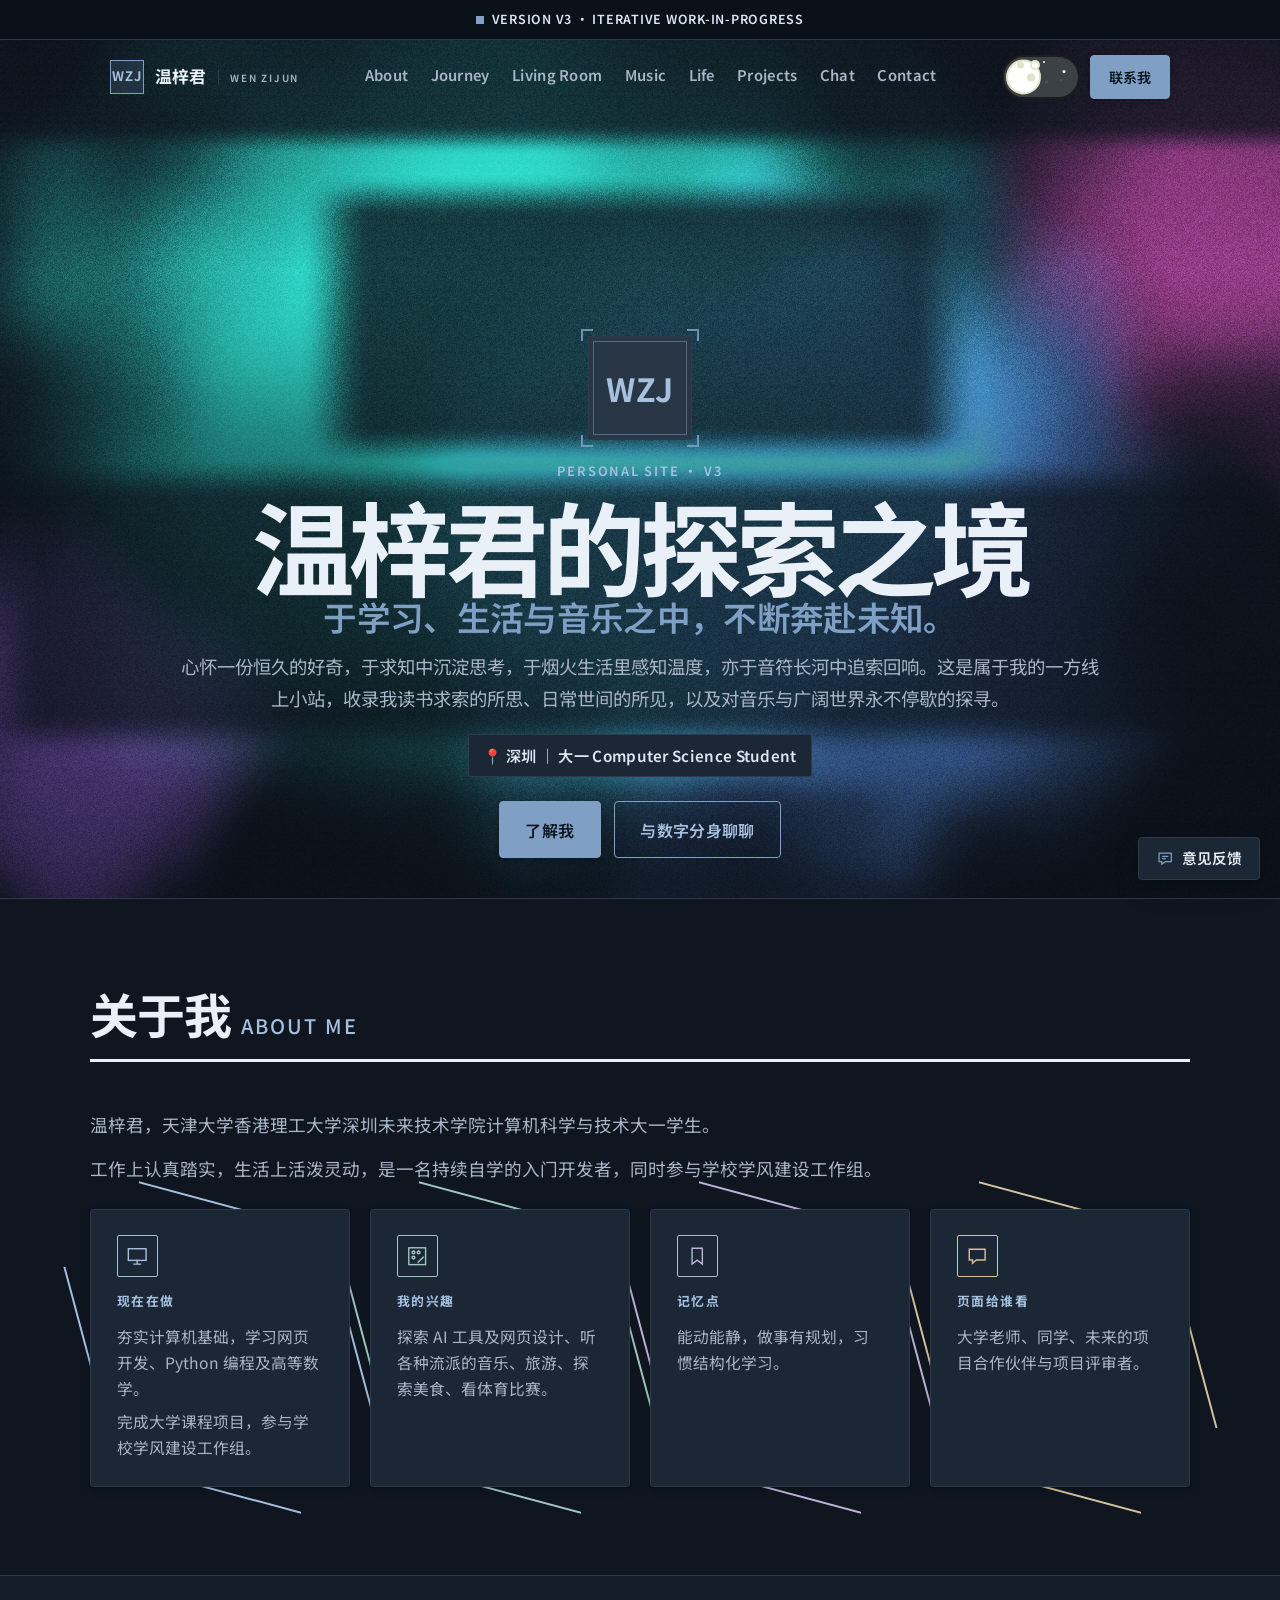
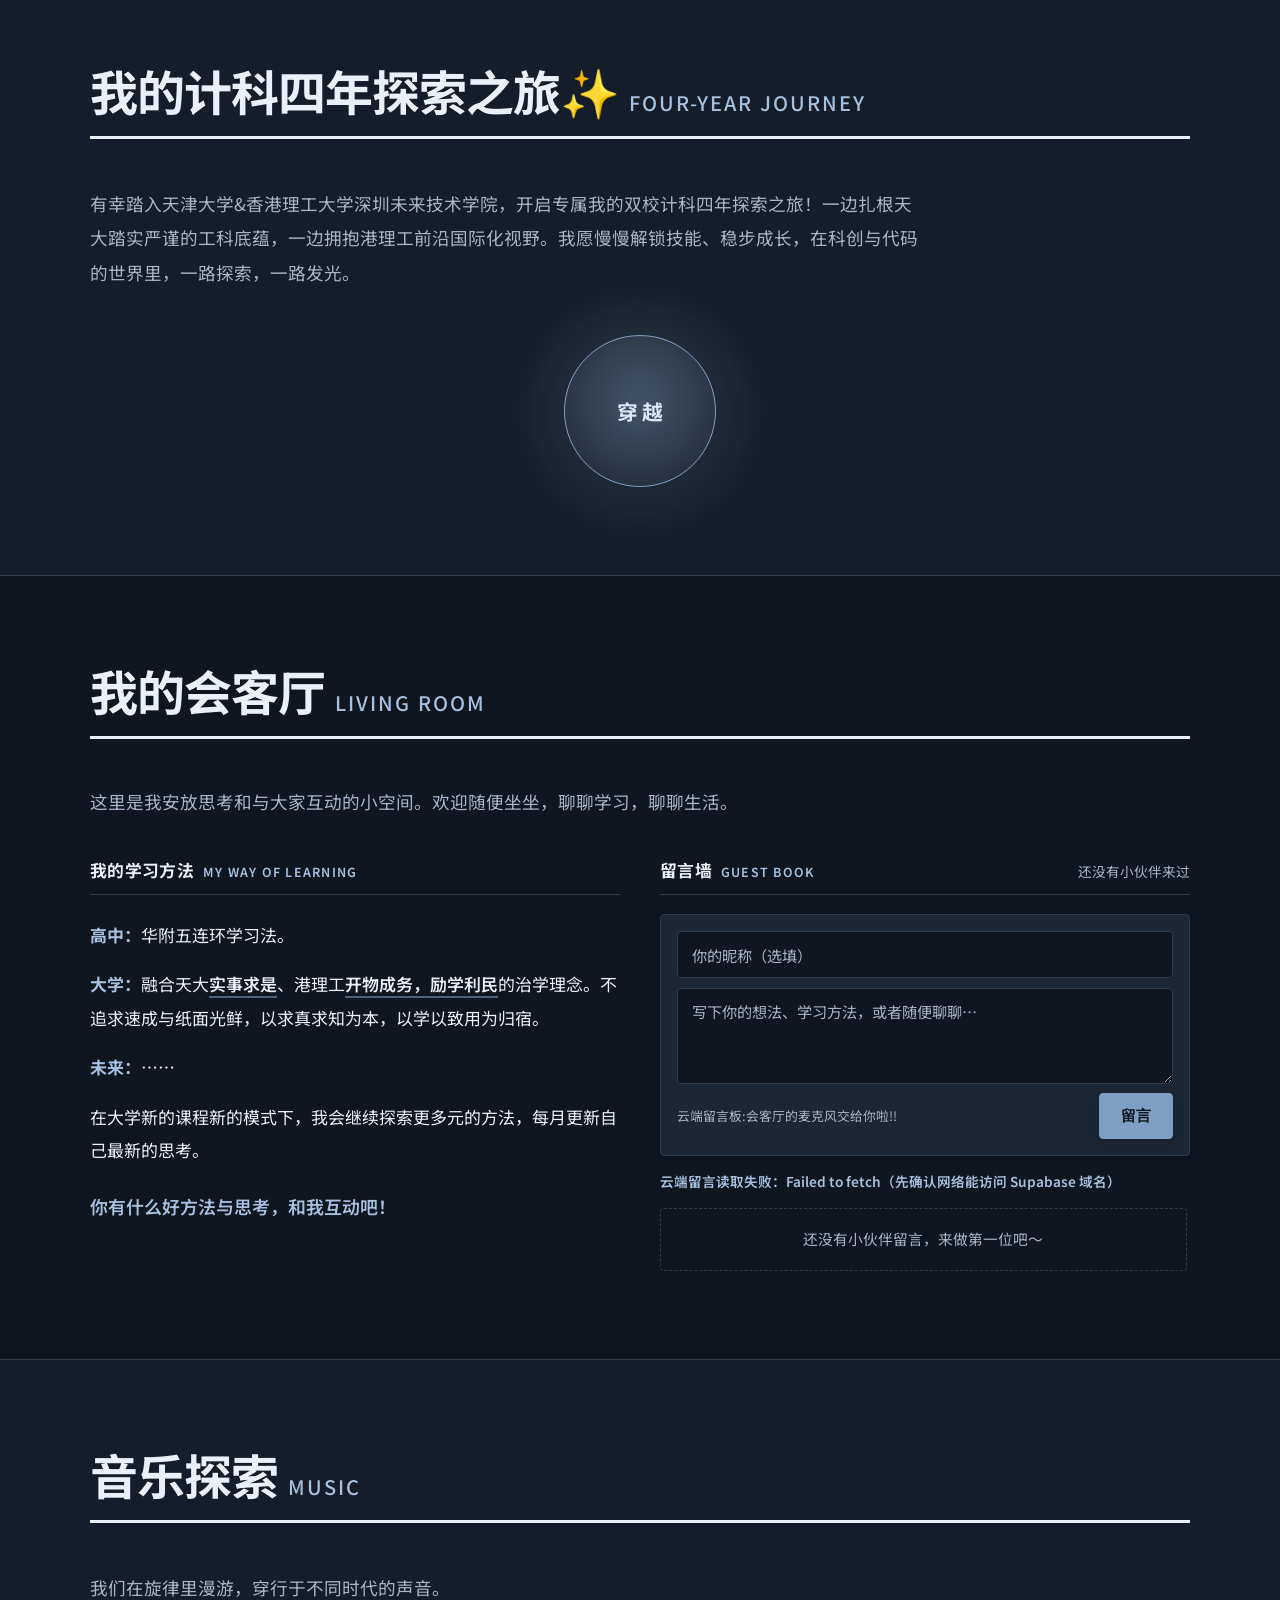
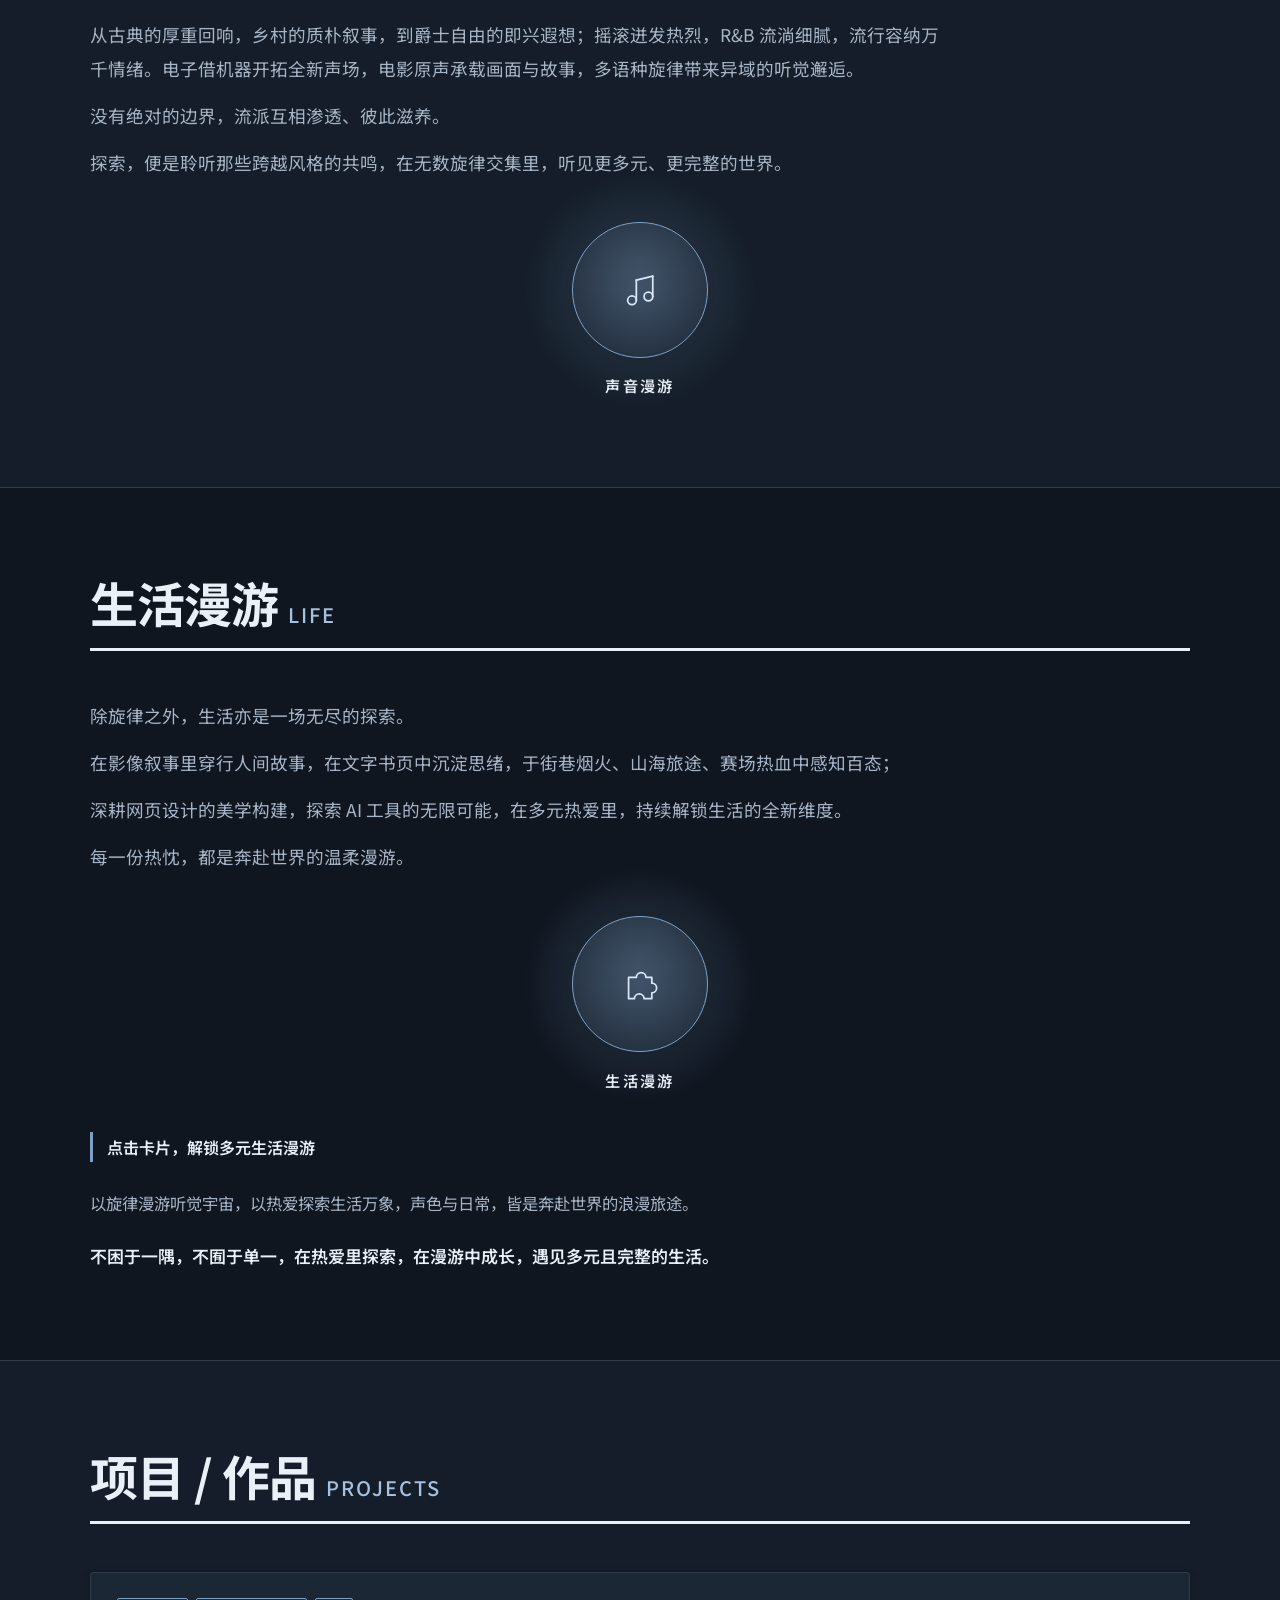
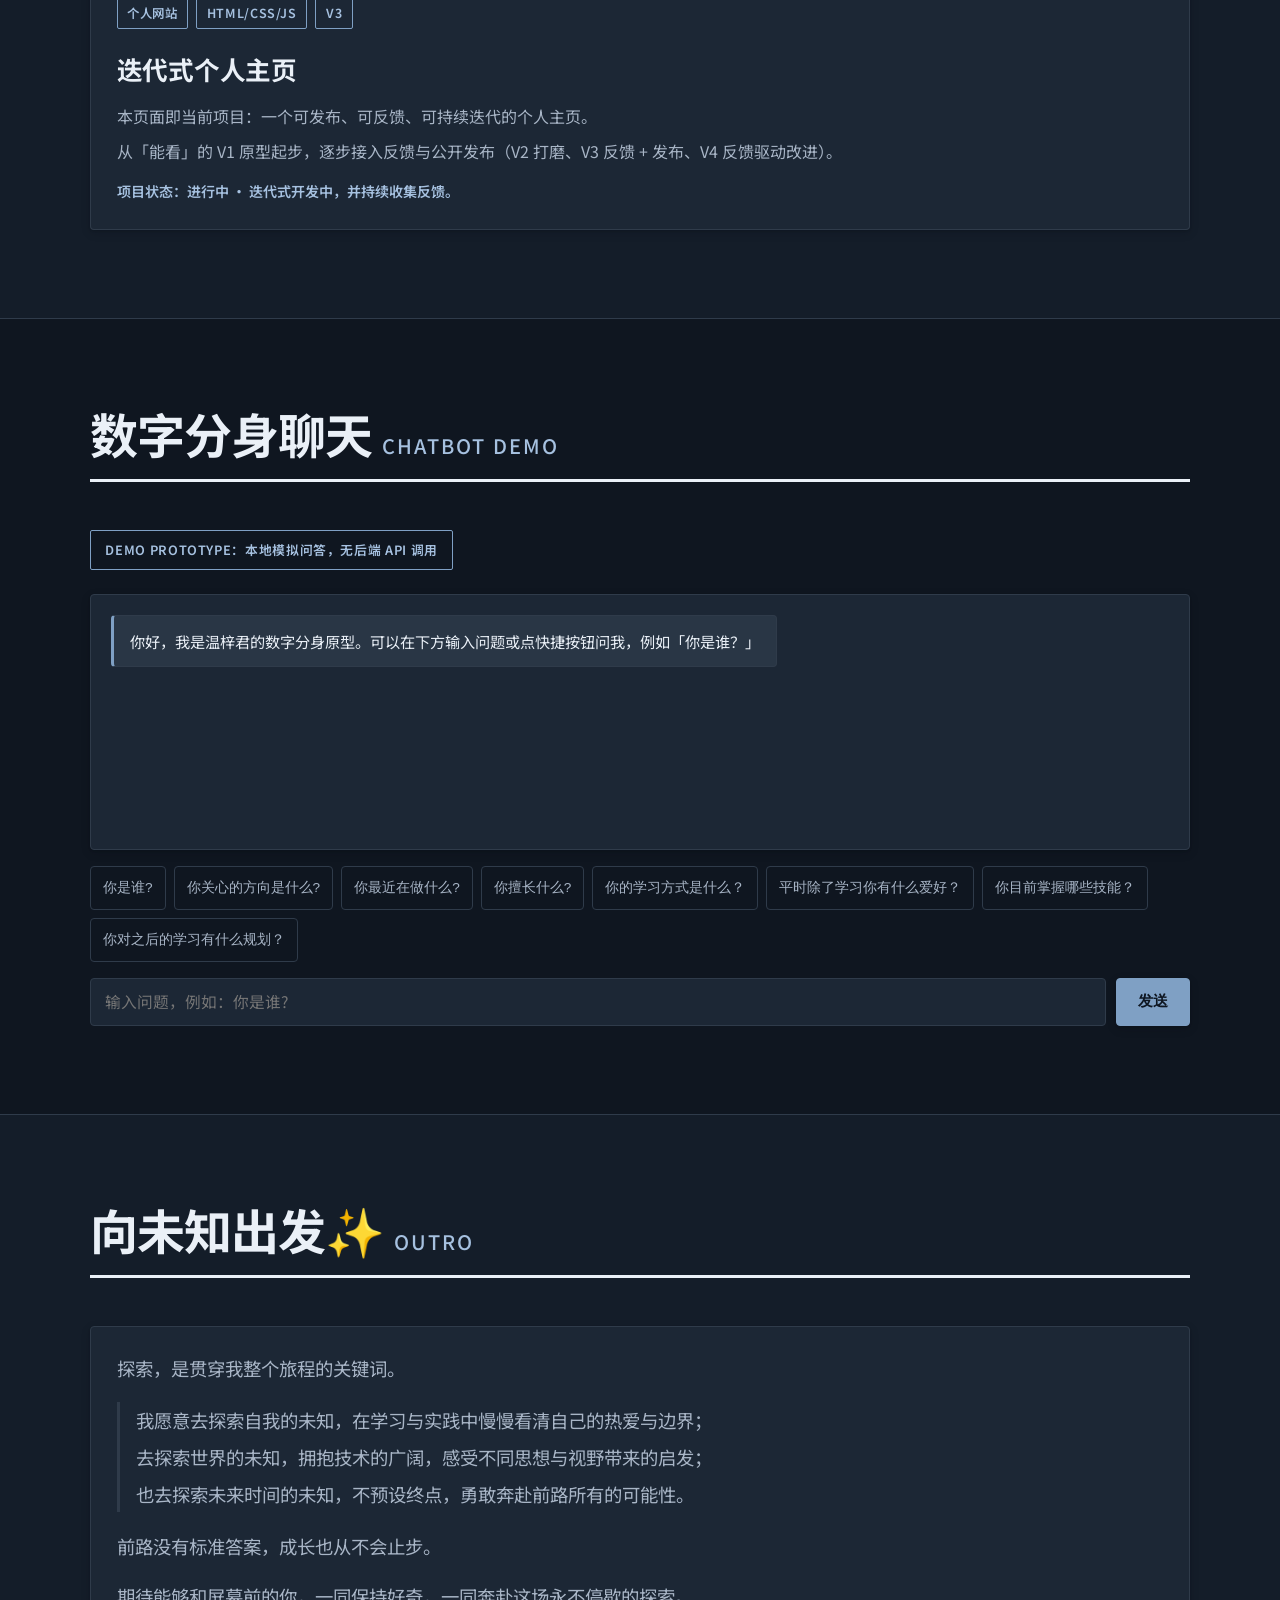
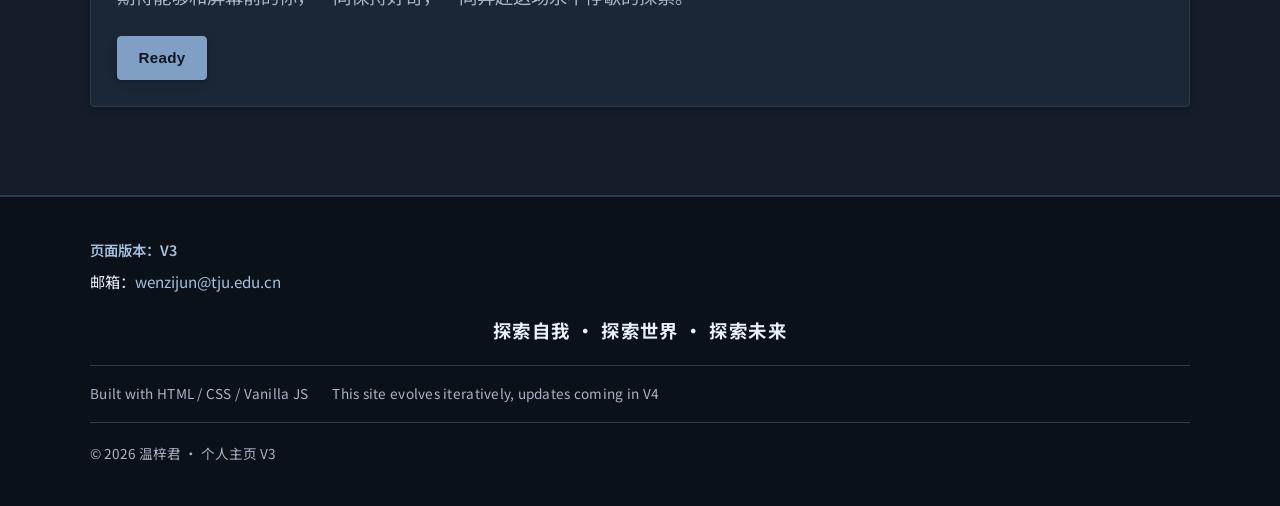
==== commit ecf56ccf: "轮33（USR-44/45）：桌面档触控目标补 >=44px；三副页补版本标记；清 index/style 陈旧注释；修正 living-room.js 与 feedback.js 的错误翻译规则（去" ====
--- a/index.html
+++ b/index.html
@@ -31,18 +31,19 @@
 </head>
 <!--
   ============================================================
-  V1-MVP · 温梓君个人主页
-  === V2 迭代预留规划（注释，不在 V1 实现） ===
-  - 平滑滚动美化
-  - 深色 / 亮色切换 UI 美化
-  - 项目截图预览
-  - GitHub 社交链接
-  - 随笔内容扩充
+  温梓君个人主页 · Version V3
+  历程：V1-MVP 原型 → V2 打磨（主题切换 / 音乐·生活副页）→ V3 私密反馈接入 + 公开发布
+  === V1 时期预留、原定于 V2 实现的规划（保留作历史记录；行尾为 2026-09-27 现状） ===
+  - 平滑滚动美化        —— 未做（css/style.css 里 scroll-behavior 仍为 auto）
+  - 深色 / 亮色切换 UI  —— 已完成（顶栏主题开关 .theme-switch）
+  - 项目截图预览        —— 未做（项目卡片目前只有文字与标签，未放截图）
+  - GitHub 社交链接     —— 未做（页面暂无 GitHub 入口）
+  - 随笔内容扩充        —— 已作废（轮21 已整体删除 #thoughts，内容改由音乐 / 生活两个副页承载）
   ============================================================
 -->
 <body>
 
-  <!-- ========== 顶部原型状态横幅（V1 强制） ========== -->
+  <!-- ========== 顶部原型状态横幅（V1 起保留；文案随版本更新，现为 V3） ========== -->
   <div class="prototype-banner" role="note" aria-label="原型状态横幅">
     <span class="prototype-banner__dot" aria-hidden="true"></span>
     Version V3 · Iterative Work-in-Progress
--- a/css/style.css
+++ b/css/style.css
@@ -161,7 +161,7 @@
 }
 
 html {
-  scroll-behavior: auto; /* V1 不加平滑滚动（V2 美化） */
+  scroll-behavior: auto; /* 未做平滑滚动：V1 起即为预留项，V3 仍未做（见 index.html 顶部历史注释） */
   scroll-padding-top: var(--nav-offset); /* 锚点跳转时目标内容下移，避开吸顶导航 */
 }
 
@@ -1797,6 +1797,18 @@
   font-weight: 600;
   color: var(--color-accent-strong);
   margin-bottom: 0.4rem;
+}
+
+/* ---------- 副页版本标记（轮33 · USR-44） ----------
+   journey / music / life 三个副页没有完整页脚，只在各自 outro 末尾标一行版本。
+   比 .footer__version 更轻：居中、弱化颜色，不与正文抢注意力。 */
+.page-ver {
+  margin: 1.6rem 0 0;
+  text-align: center;
+  font-size: 0.85rem;
+  letter-spacing: 0.04em;
+  color: var(--color-text-muted);
+  opacity: 0.85;
 }
 
 .footer__email {
@@ -1961,6 +1973,27 @@
   }
 }
 
+/* ---------- 桌面档触控目标：≥1101px 补 ≥44px（轮33 · USR-44） ----------
+   轮31b 那套只覆盖了 769~1100px 平板带，桌面档仍是原尺寸：1366×768 实测
+   .theme-switch__btn 66×37、.btn 80×37、.quick-btn 74×35（共 11 个），均低于 Apple HIG 建议的 44px。
+   桌面虽以鼠标为主，但触控笔记本 / 外接触屏同样落在此档，故补同一套规则（2.75rem = 44px）。
+   .nav-toggle 在 ≥1101px 已被折叠隐藏，无需处理。
+   顶栏内容最高者本就是已抬到 44px 的 .brand，故不改变顶栏高度与 --nav-offset。 */
+@media (min-width: 1101px) {
+  .btn,
+  .quick-btn {
+    min-height: 2.75rem;
+  }
+
+  /* 主题开关：与同排按钮一致的触控高度；宽度与滑块按原作 125×70 等比放大
+     （44 × 125/70 ≈ 78.6px；56 × 44/70 ≈ 35.2px） */
+  .theme-switch {
+    --sw-w: 4.9rem;
+    --sw-h: 2.75rem;
+    --sw-knob: 35px;
+  }
+}
+
 /* ---------- 关于我：窄屏让位（≤ 1199px） ----------
    轮12b：斜切描边是「卡片外扩 0.4rem 后剪切 15°」，剪切会把描边的横向包围盒再撑开
    ≈ (描边高 − 2×3.6rem) × tan15° ÷ 2 ≈ 22~27px。1440px 视口区块两侧各有 162.5px 余量，
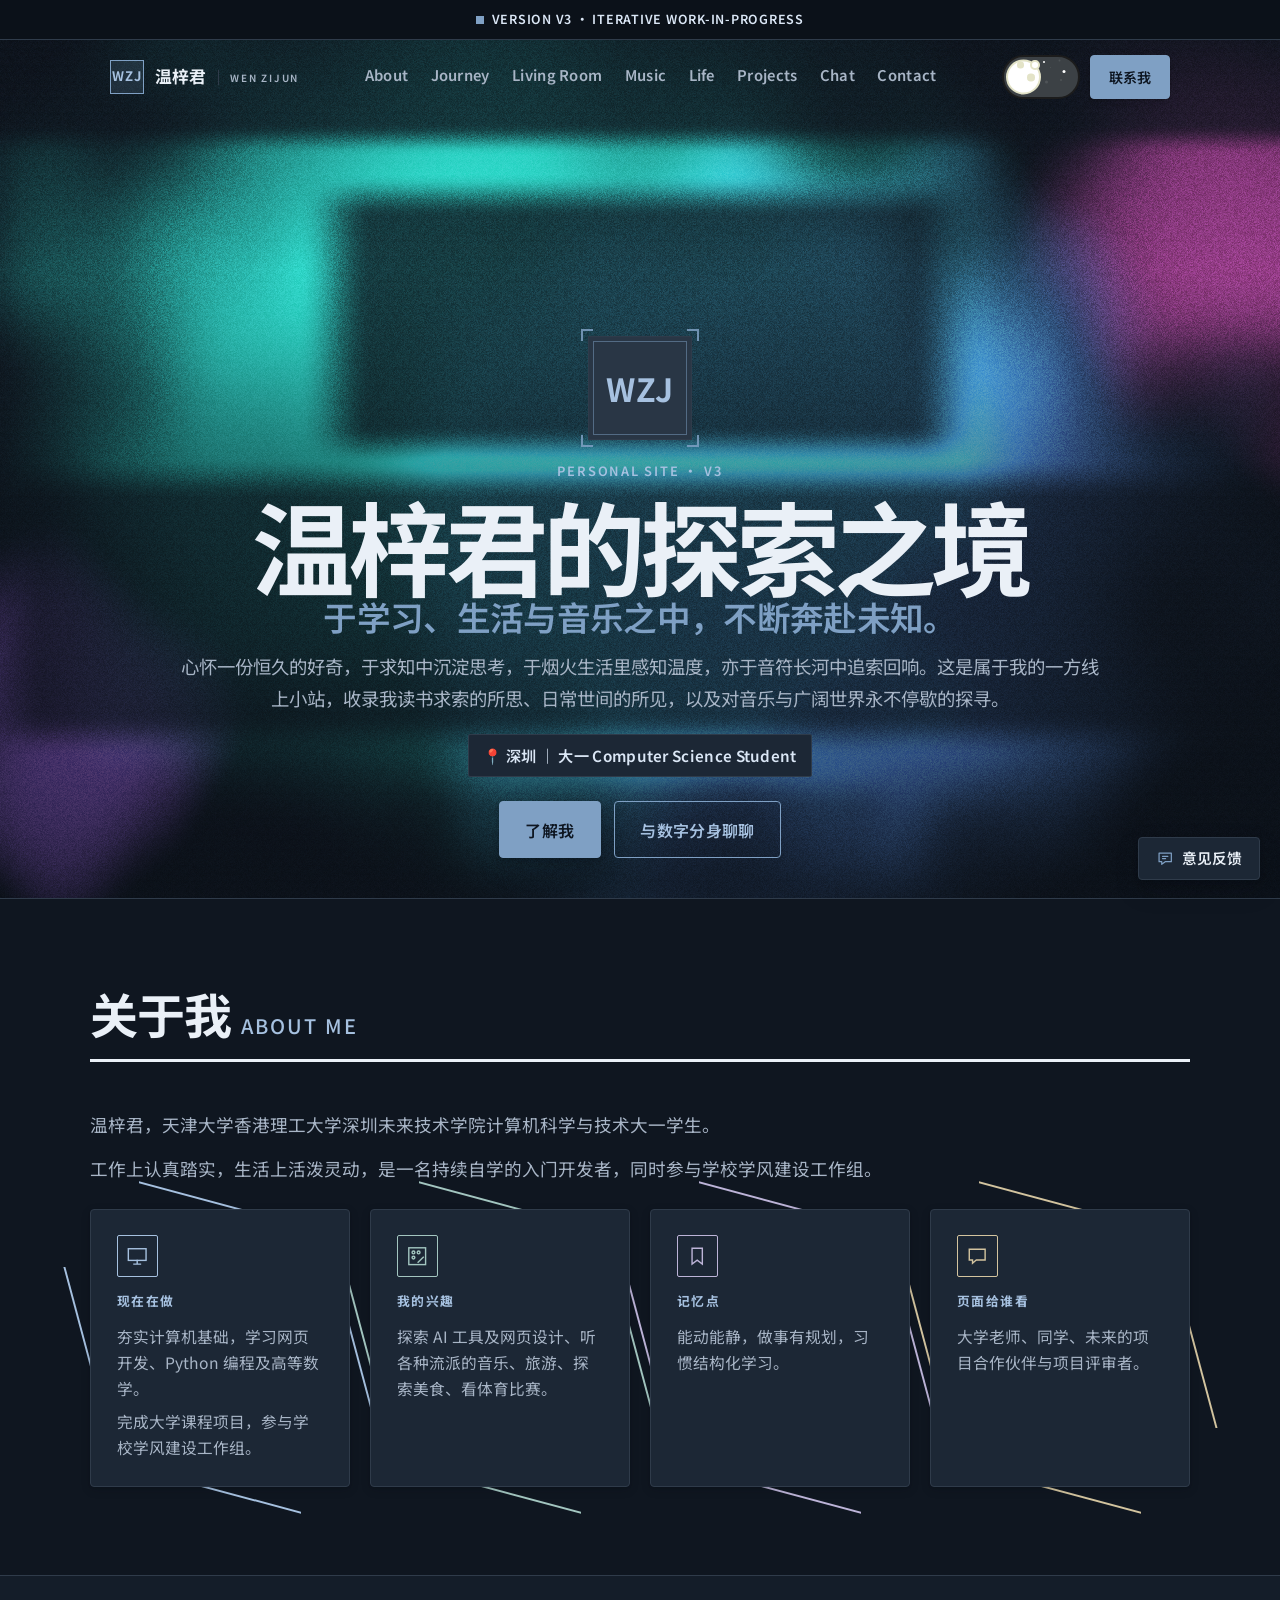
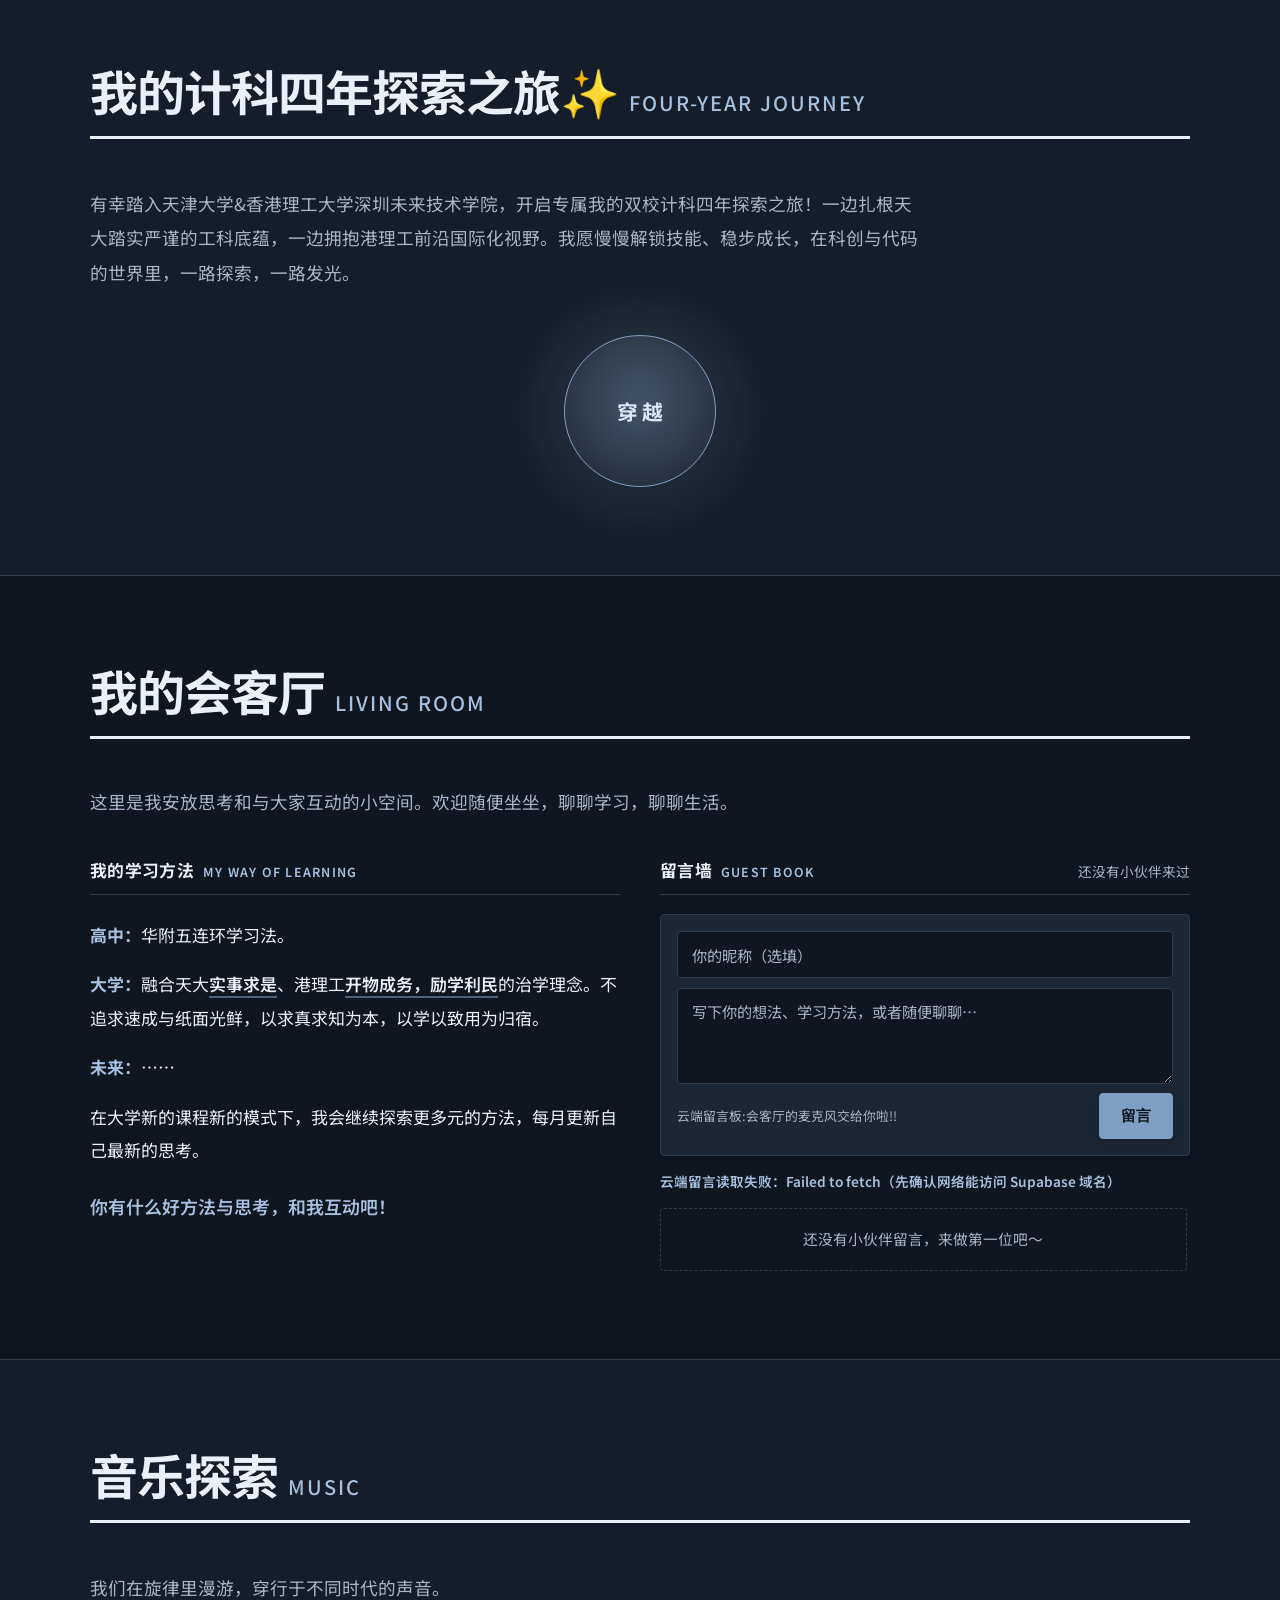
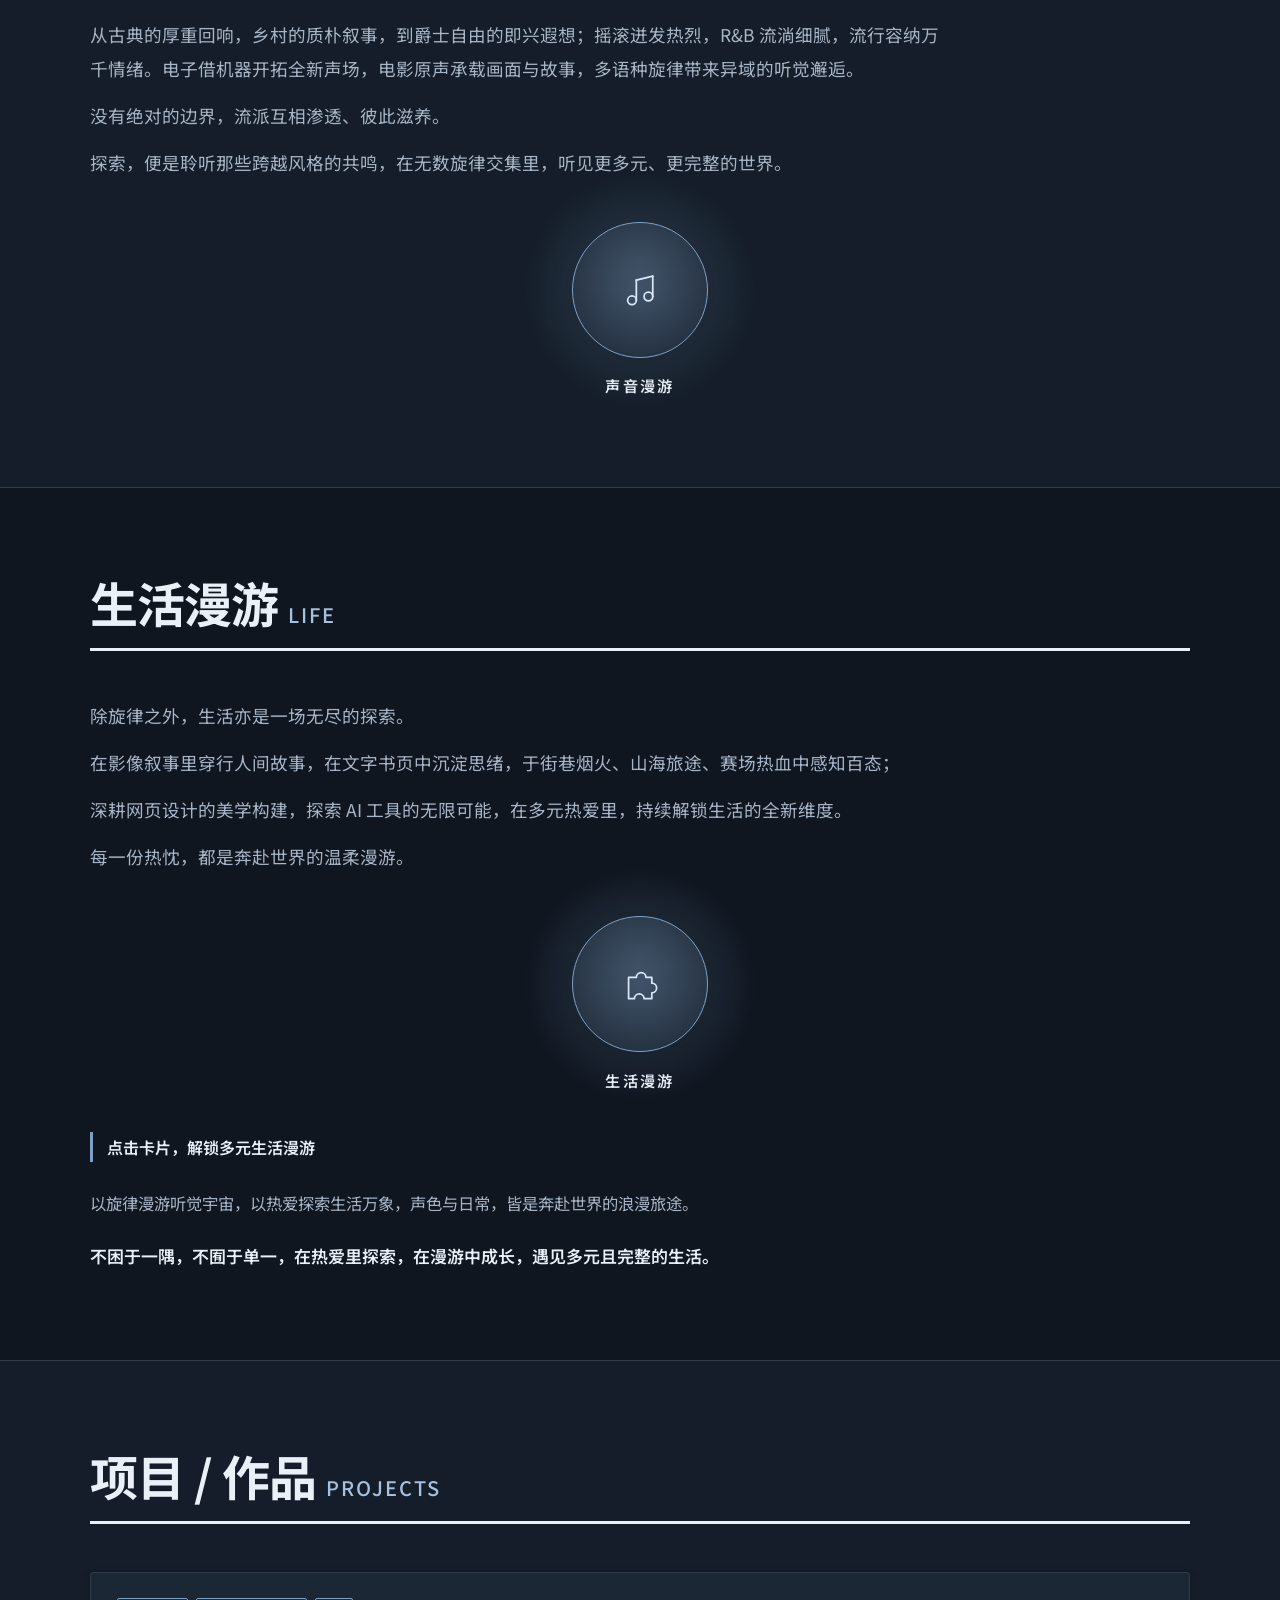
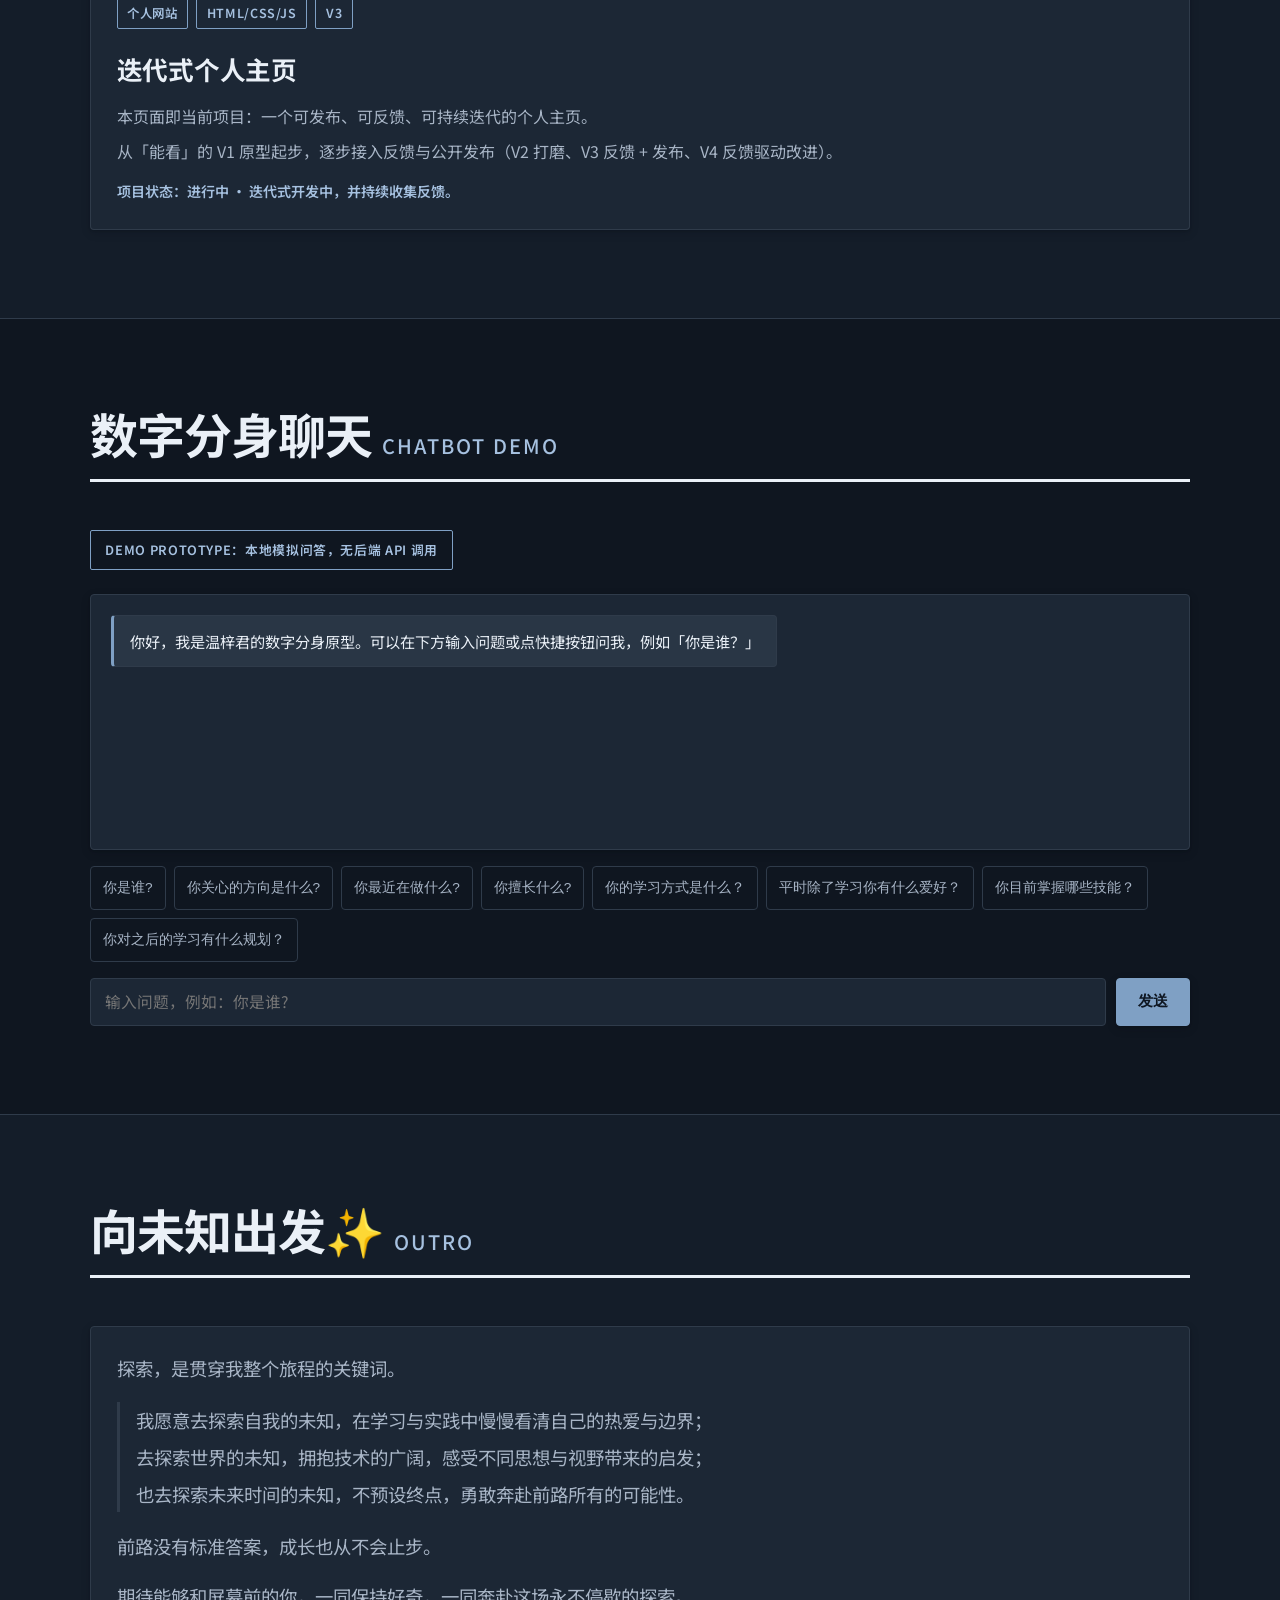
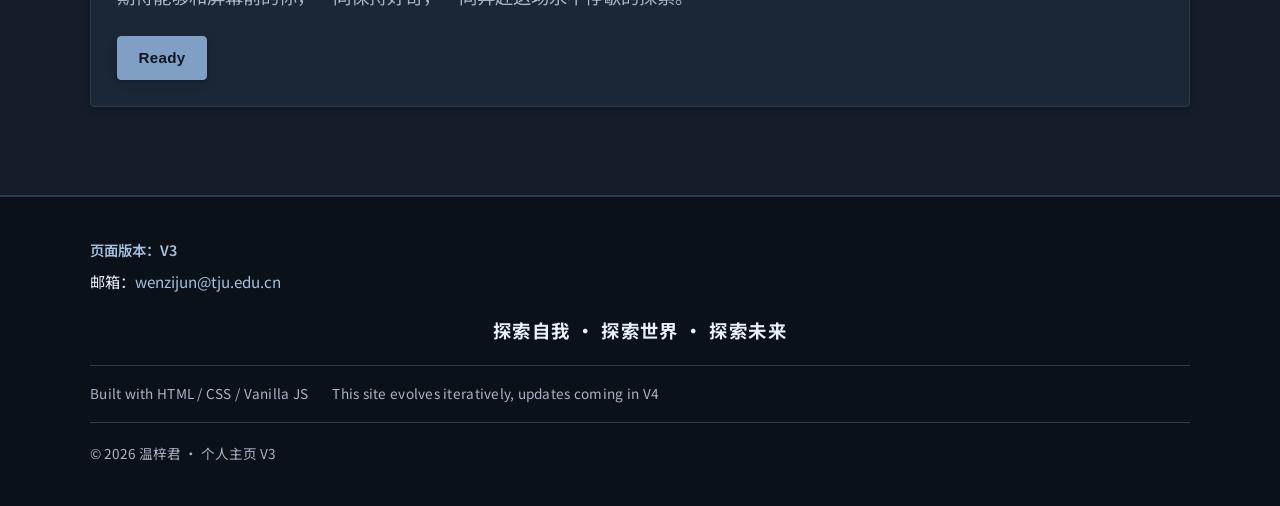
==== commit db781160: "轮35（USR-47）：意见反馈表单「想说的话」输入框上方增加 7 项填写角度提示（功能错误 / 可用性 / 内容表达 / 视觉设计 / 移动端响应式 / 个人偏好 / 新功能建议，纯文字提示行、不可" ====
--- a/index.html
+++ b/index.html
@@ -582,8 +582,23 @@
 
         <div class="fb-field">
           <label class="fb-label" for="fbMessage">想说的话</label>
+          <!-- 轮35（USR-47）：填写角度提示 —— 纯静态文本，只做「写什么」的引导，
+               不进提交 payload、不碰数据库；7 个角度对应用户给的 7 项 -->
+          <div class="fb-tips" id="fbTips">
+            <span class="fb-tips__lead">不知道写什么？可以从这些角度说说：</span>
+            <ul class="fb-tips__list">
+              <li>功能错误</li>
+              <li>可用性</li>
+              <li>内容表达</li>
+              <li>视觉设计</li>
+              <li>移动端/响应式</li>
+              <li>个人偏好</li>
+              <li>新功能建议</li>
+            </ul>
+          </div>
           <textarea class="fb-area" id="fbMessage" name="message" rows="5" maxlength="1000"
-            placeholder="第一眼看到了什么？哪里让你印象深刻、哪里还可以更好？或者只是打个招呼～"></textarea>
+            aria-describedby="fbTips"
+            placeholder="说说你的真实感受，越具体越好～"></textarea>
           <p class="fb-count" id="fbCount">最多 1000 字</p>
         </div>
 
--- a/css/feedback.css
+++ b/css/feedback.css
@@ -251,6 +251,42 @@
   text-align: right;
 }
 
+/* ---------- 填写角度提示（轮35 · USR-47）----------
+   纯文本引导：只告诉访客「可以写什么」，不是可点选的选项，
+   因此刻意不用按钮 / 胶囊外观，避免让人误以为需要点选。
+   7 项之间的「·」由 CSS 生成，方便换行（移动端自动折行、不溢出）。 */
+.fb-tips {
+  font-size: 0.82rem;
+  line-height: 1.7;
+  color: var(--color-text-muted);
+}
+
+.fb-tips__lead {
+  display: block;
+}
+
+.fb-tips__list {
+  display: flex;
+  flex-wrap: wrap;
+  align-items: baseline;
+  gap: 0.15rem 0;
+  margin: 0;
+  padding: 0;
+  list-style: none;
+}
+
+.fb-tips__list li {
+  display: inline-flex;
+  align-items: baseline;
+  white-space: nowrap; /* 单个角度（如「移动端/响应式」）不从中断开 */
+}
+
+.fb-tips__list li + li::before {
+  content: "·";
+  margin: 0 0.45em;
+  color: var(--color-border);
+}
+
 /* ---------- 提交区 ---------- */
 .fb-foot {
   display: flex;
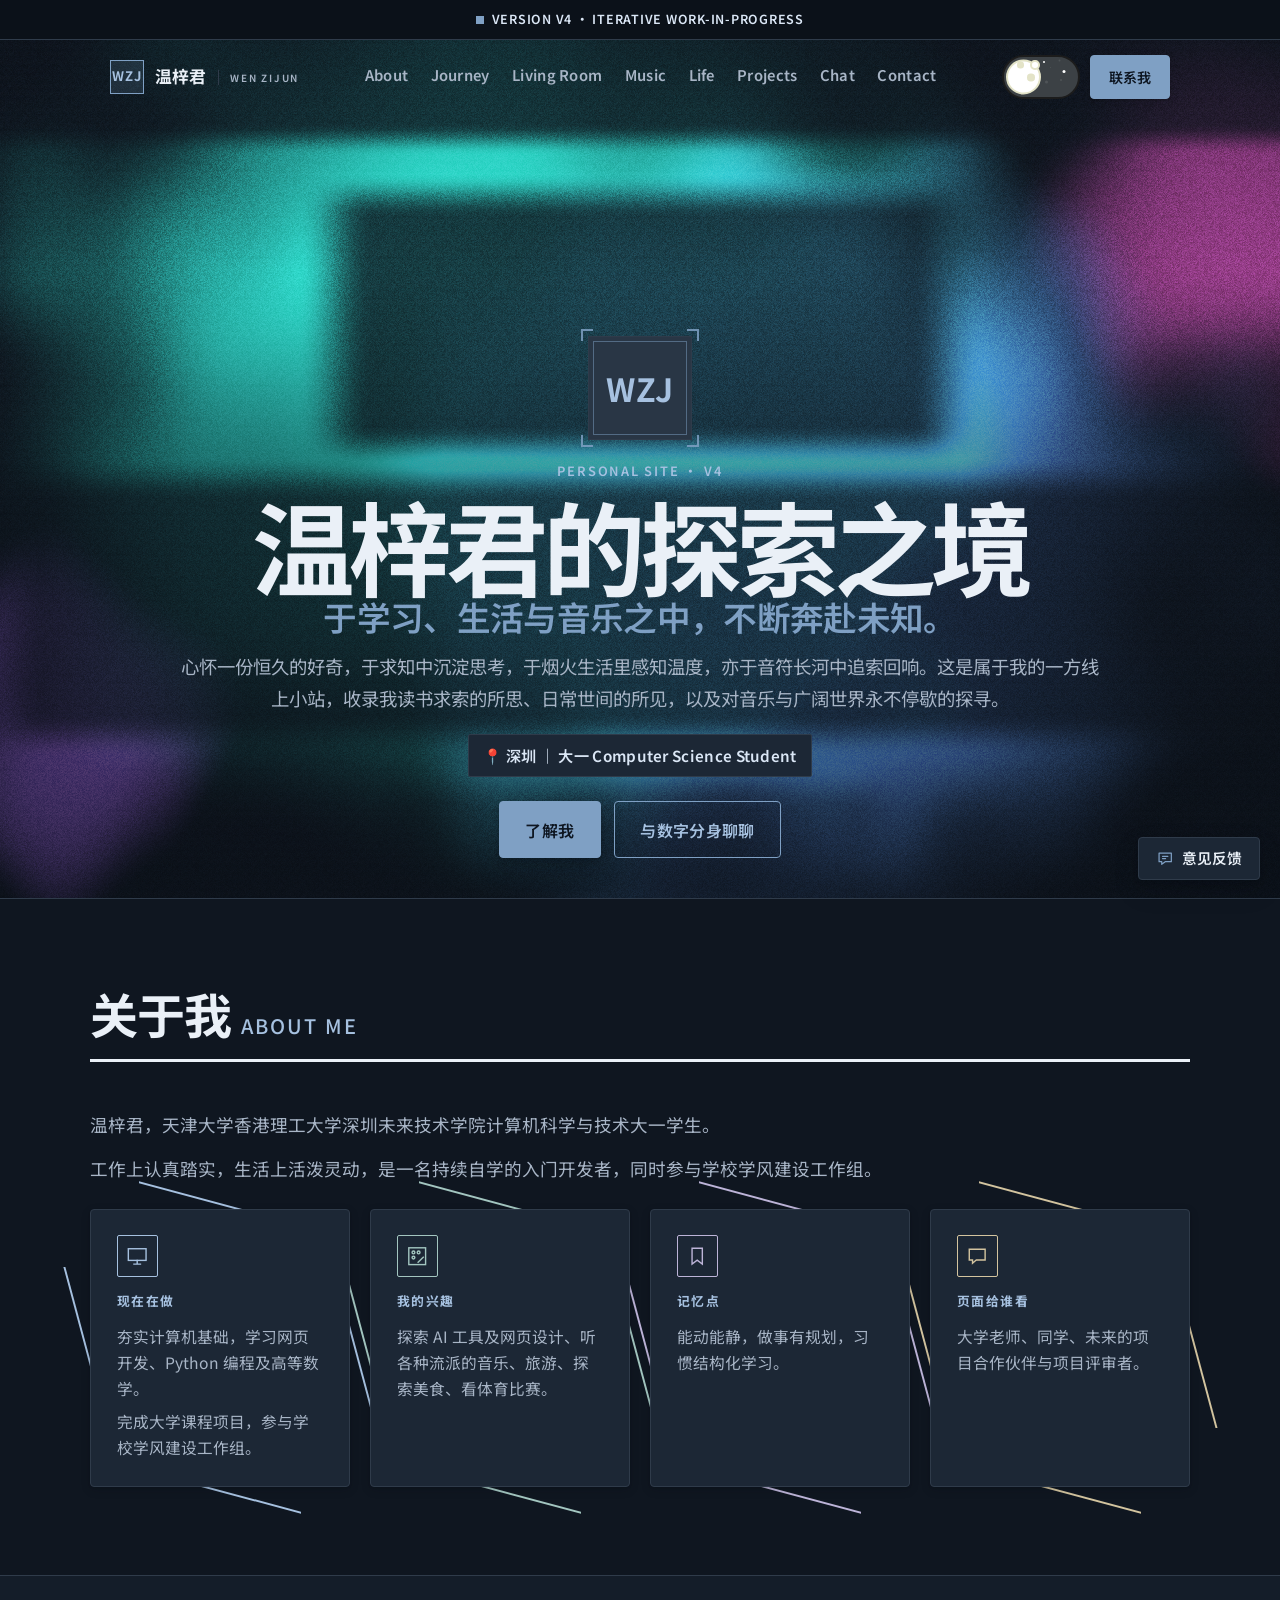
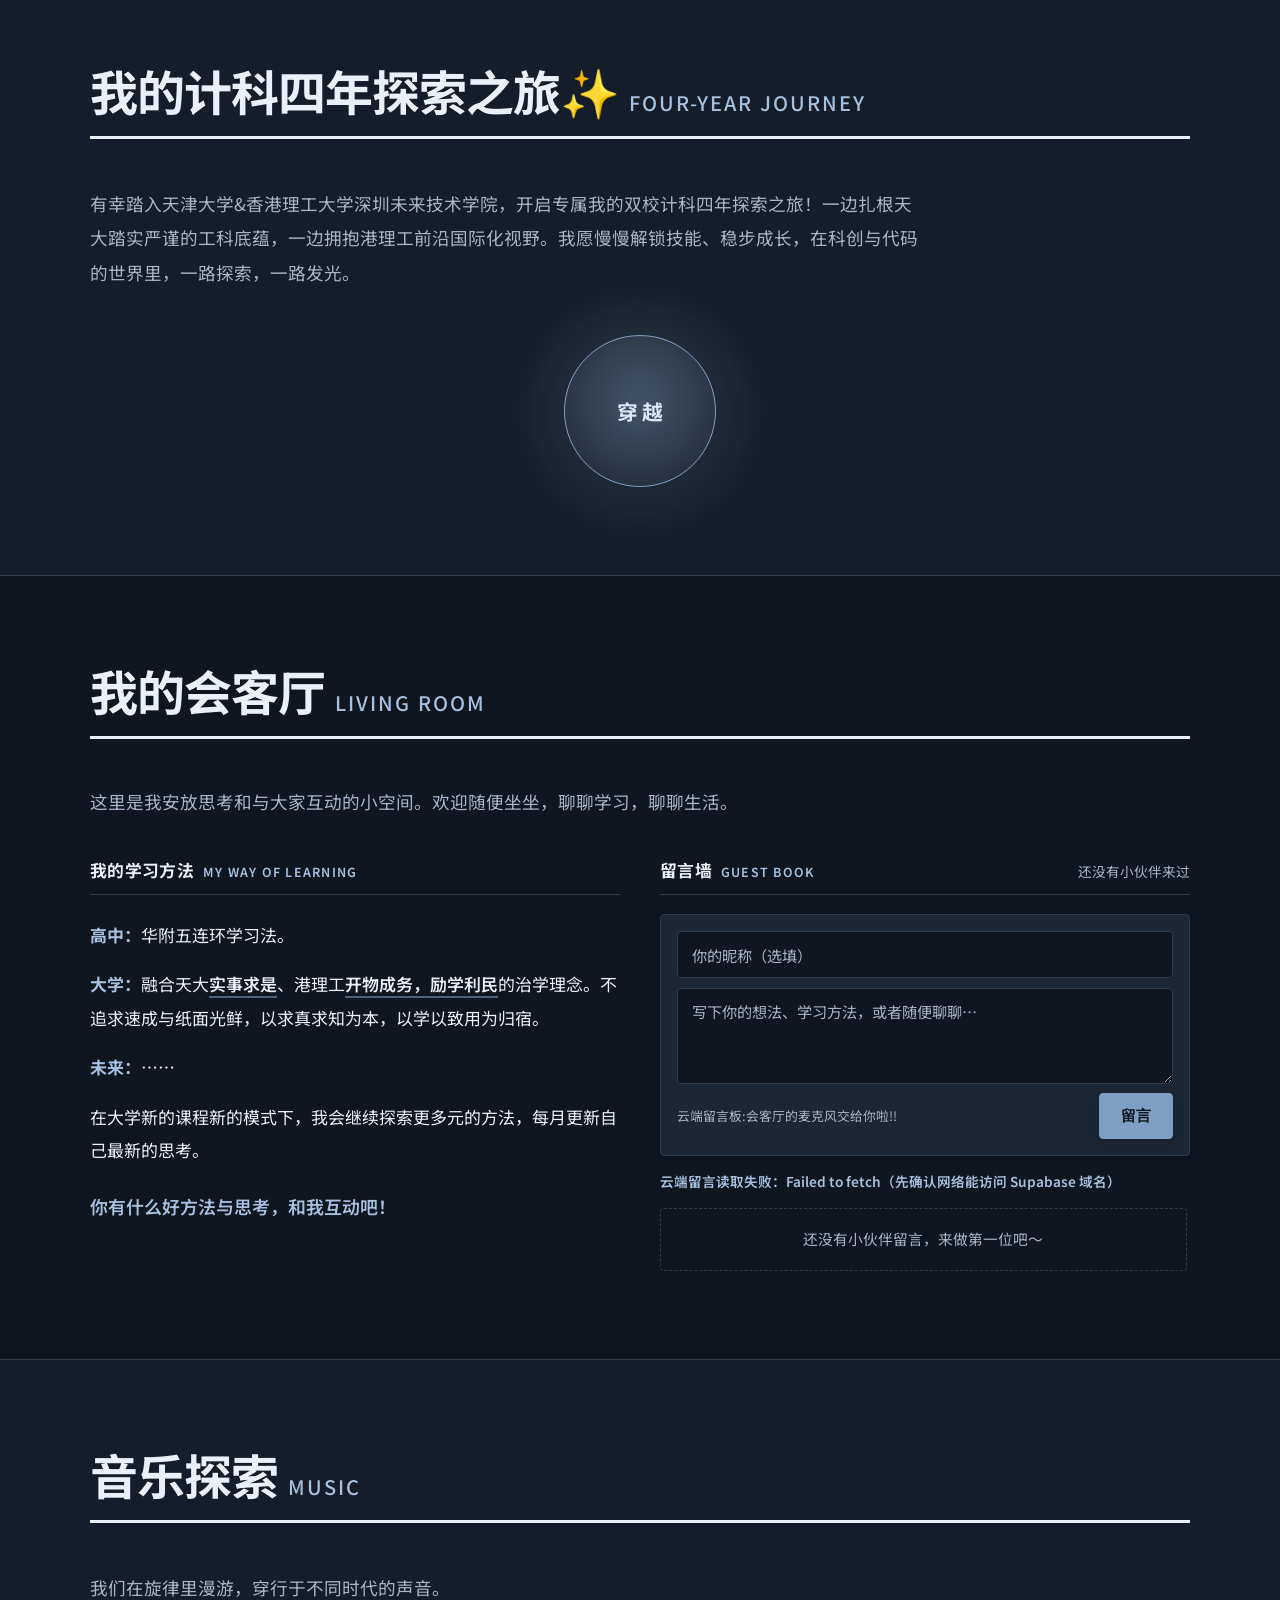
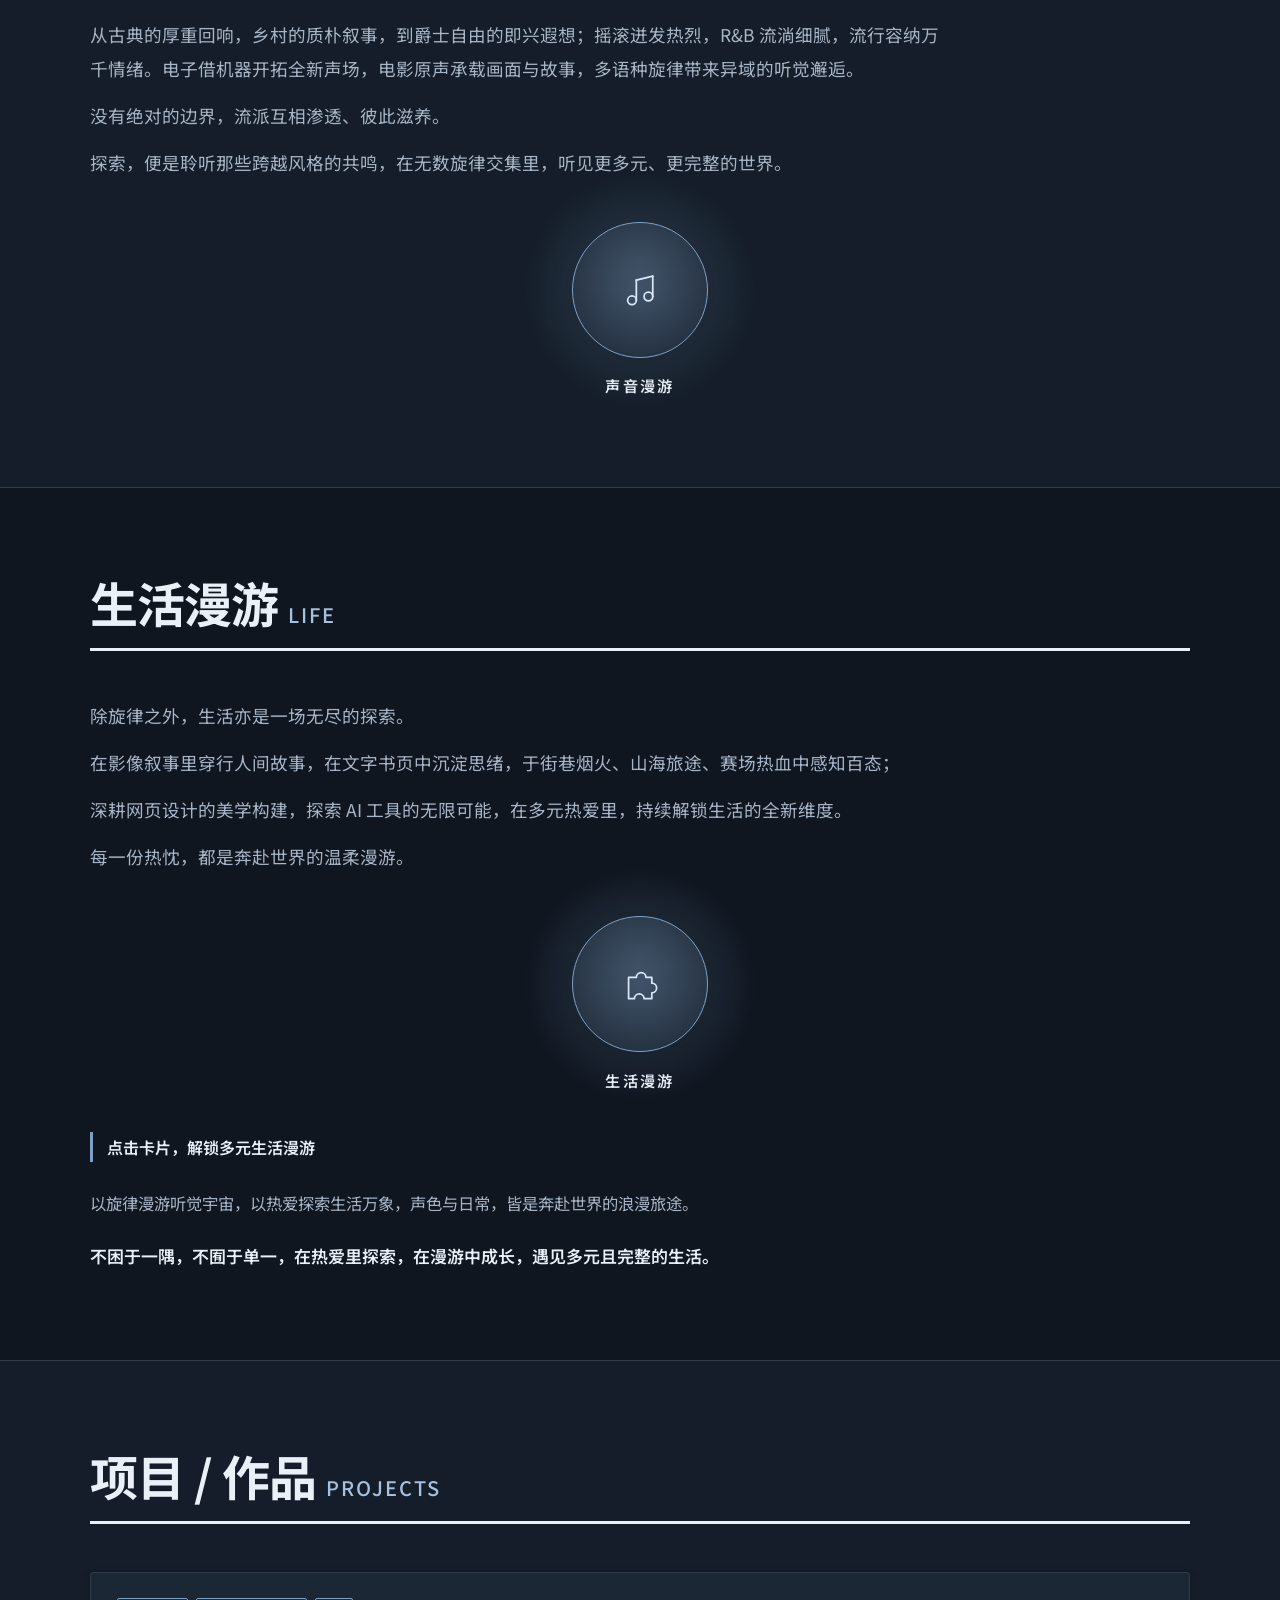
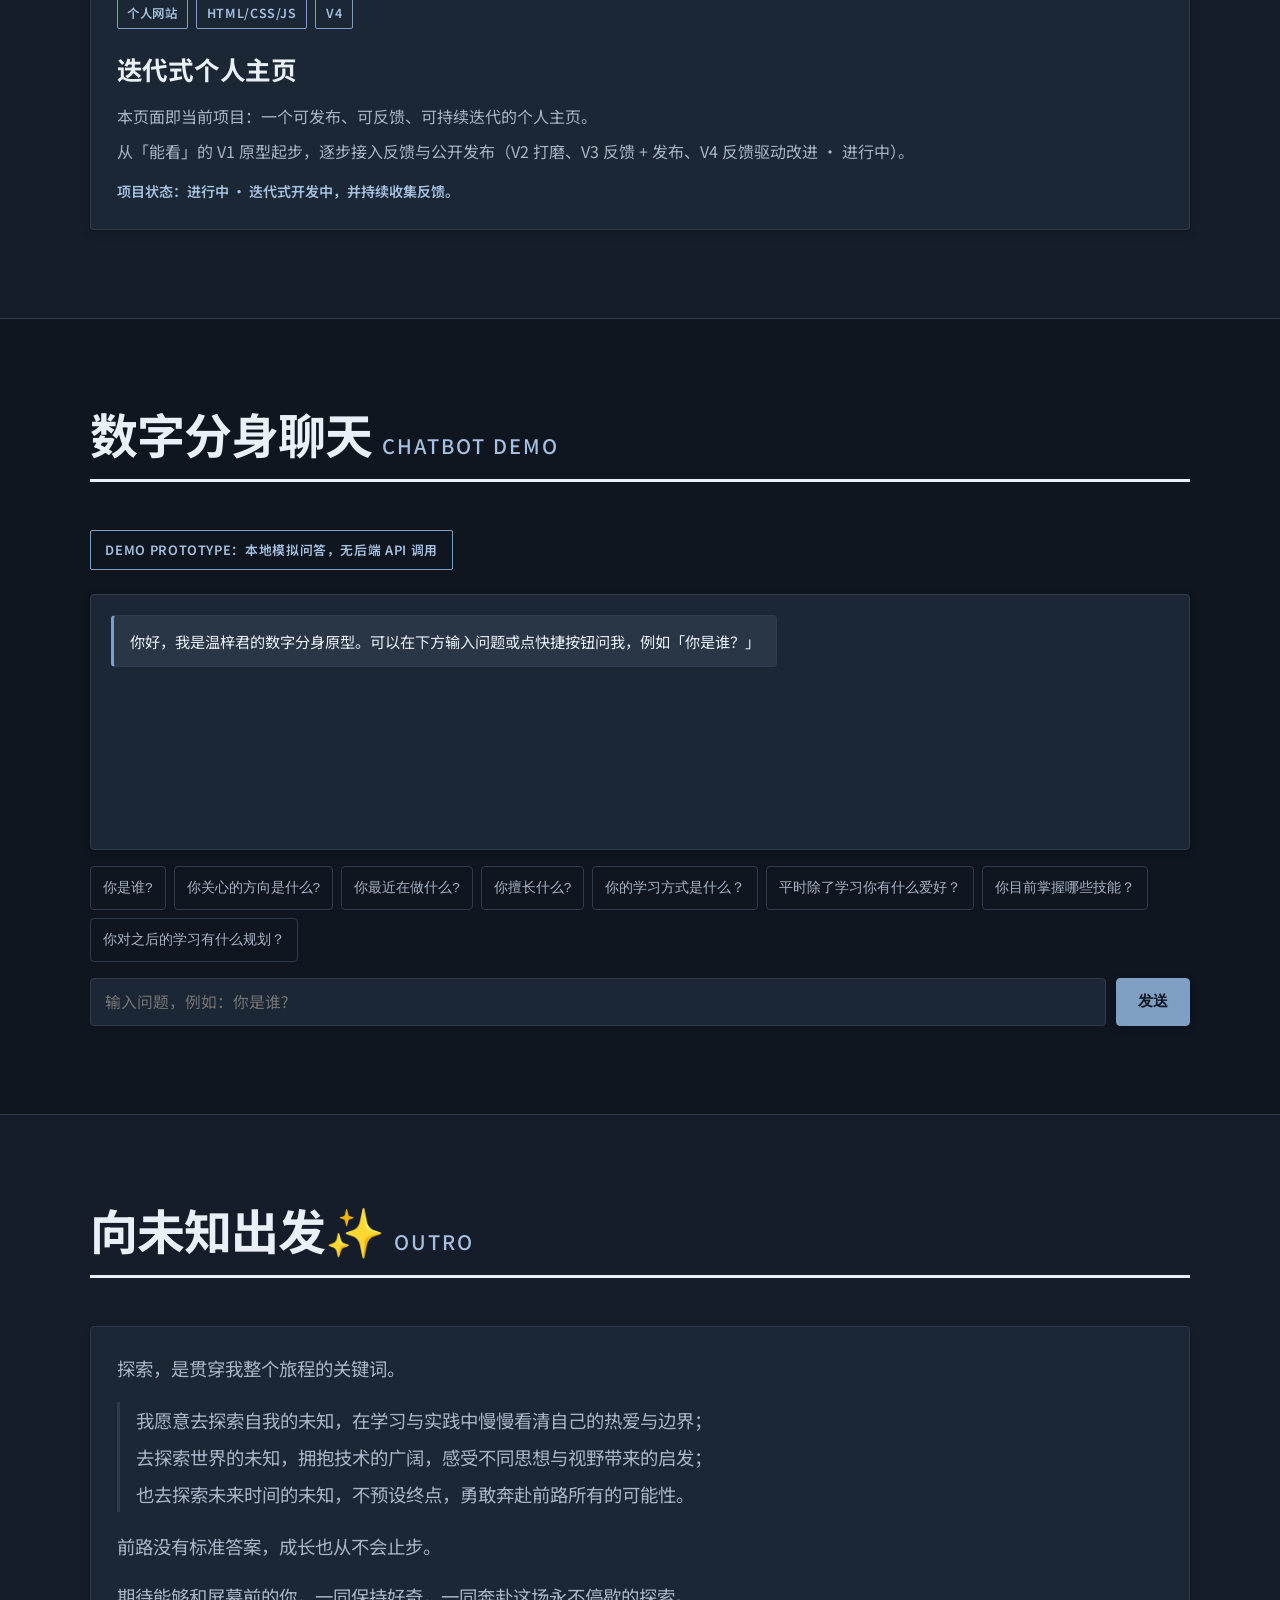
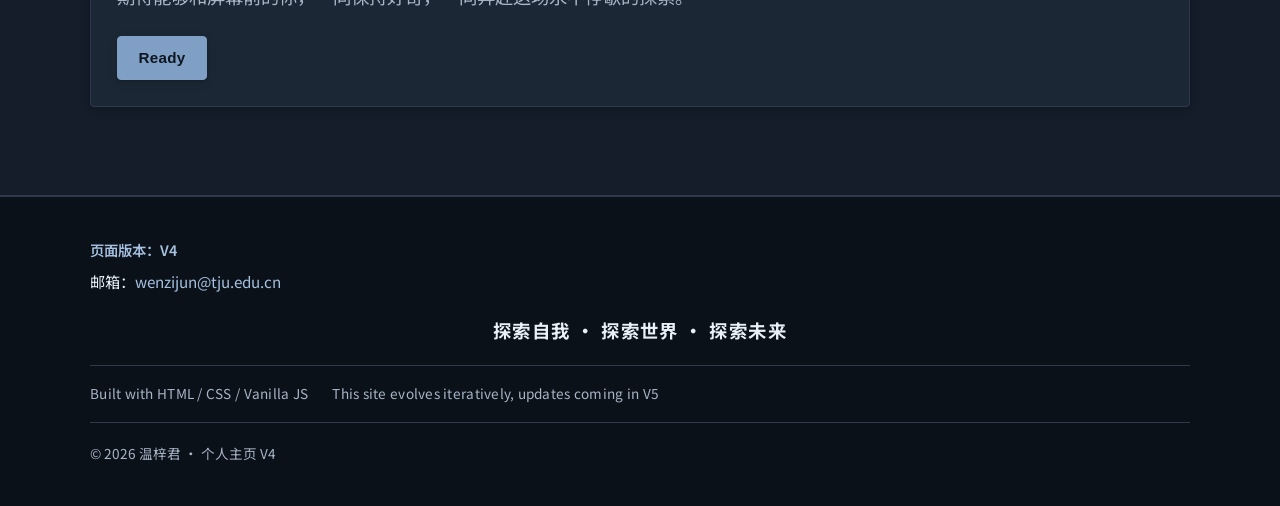
==== commit a2fdc15e: "轮37（V4 收尾项 S-1/S-2/S-3）：全站可见版本标记随页面进入 V4 —— index.html 36979 -> 37054 B（+75 / 630 -> 631 行 · LF · 8D" ====
--- a/index.html
+++ b/index.html
@@ -5,7 +5,7 @@
   <!-- 课程硬性约束 #4：viewport 保证移动端适配 -->
   <meta name="viewport" content="width=device-width, initial-scale=1.0">
   <meta name="description" content="温梓君的个人主页，思考人与 AI 的协作，记录大项目课程的学习与实践迭代。">
-  <title>温梓君 · 个人主页 V3</title>
+  <title>温梓君 · 个人主页 V4</title>
   <!-- Web Font：Noto Sans SC 适配中文，多字重区分标题与正文（离线时回退系统字体） -->
   <link rel="preconnect" href="https://fonts.googleapis.com">
   <link rel="preconnect" href="https://fonts.gstatic.com" crossorigin>
@@ -31,8 +31,9 @@
 </head>
 <!--
   ============================================================
-  温梓君个人主页 · Version V3
+  温梓君个人主页 · Version V4
   历程：V1-MVP 原型 → V2 打磨（主题切换 / 音乐·生活副页）→ V3 私密反馈接入 + 公开发布
+        → V4 反馈驱动迭代（轮37 起 · 进行中）
   === V1 时期预留、原定于 V2 实现的规划（保留作历史记录；行尾为 2026-09-27 现状） ===
   - 平滑滚动美化        —— 未做（css/style.css 里 scroll-behavior 仍为 auto）
   - 深色 / 亮色切换 UI  —— 已完成（顶栏主题开关 .theme-switch）
@@ -43,10 +44,10 @@
 -->
 <body>
 
-  <!-- ========== 顶部原型状态横幅（V1 起保留；文案随版本更新，现为 V3） ========== -->
+  <!-- ========== 顶部原型状态横幅（V1 起保留；文案随版本更新，现为 V4） ========== -->
   <div class="prototype-banner" role="note" aria-label="原型状态横幅">
     <span class="prototype-banner__dot" aria-hidden="true"></span>
-    Version V3 · Iterative Work-in-Progress
+    Version V4 · Iterative Work-in-Progress
   </div>
 
   <!-- ========== Header：品牌 + 导航 + 行动按钮 ========== -->
@@ -102,7 +103,7 @@
           <span class="hero__avatar-text">WZJ</span>
         </div>
 
-        <p class="hero__eyebrow">Personal Site · V3</p>
+        <p class="hero__eyebrow">Personal Site · V4</p>
 
         <h1 class="hero__title">
           温梓君的探索之境
@@ -402,14 +403,14 @@
             <div class="project-card__tags">
               <span class="tag project-tag">个人网站</span>
               <span class="tag project-tag">HTML/CSS/JS</span>
-              <span class="tag project-tag">V3</span>
+              <span class="tag project-tag">V4</span>
             </div>
             <h3 class="project-card__title">迭代式个人主页</h3>
             <p class="project-card__desc">
               本页面即当前项目：一个可发布、可反馈、可持续迭代的个人主页。
             </p>
             <p class="project-card__desc">
-              从「能看」的 V1 原型起步，逐步接入反馈与公开发布（V2 打磨、V3 反馈 + 发布、V4 反馈驱动改进）。
+              从「能看」的 V1 原型起步，逐步接入反馈与公开发布（V2 打磨、V3 反馈 + 发布、V4 反馈驱动改进 · 进行中）。
             </p>
             <p class="project-card__note">项目状态：进行中 · 迭代式开发中，并持续收集反馈。</p>
           </article>
@@ -502,14 +503,14 @@
   <!-- ========== Footer ========== -->
   <footer class="footer">
     <div class="footer__inner">
-      <p class="footer__version">页面版本：V3</p>
+      <p class="footer__version">页面版本：V4</p>
       <p class="footer__email">邮箱：<a href="mailto:wenzijun@tju.edu.cn">wenzijun@tju.edu.cn</a></p>
       <p class="footer__slogan">探索自我 · 探索世界 · 探索未来</p>
       <div class="footer__declaration">
         <p>Built with HTML / CSS / Vanilla JS</p>
-        <p>This site evolves iteratively, updates coming in V4</p>
-      </div>
-      <p class="footer__copyright">© <span id="year">2026</span> 温梓君 · 个人主页 V3</p>
+        <p>This site evolves iteratively, updates coming in V5</p>
+      </div>
+      <p class="footer__copyright">© <span id="year">2026</span> 温梓君 · 个人主页 V4</p>
     </div>
   </footer>
 
@@ -521,7 +522,7 @@
        ② 数据源：js/feedback-config.js —— 填好 Supabase 两项即接通云端；
           未接通时如实提示「通道未接通」并亮出邮件兜底，绝不假装发送成功；
        ③ 字段按课程要求：称呼（选填）/ 你与我的关系 / 这次使用的设备 / 想说的话，
-          页面版本（V3）由脚本自动附带，便于日后按版本归类反馈；
+          页面版本（V4）由脚本自动附带，便于日后按版本归类反馈；
        ④ 全程零 innerHTML：访客输入一律以 textContent 写入，从源头杜绝 XSS。 -->
   <button class="fb-entry" id="fbEntry" type="button" aria-expanded="false" aria-controls="fbOverlay">
     <span class="fb-entry__icon" aria-hidden="true">
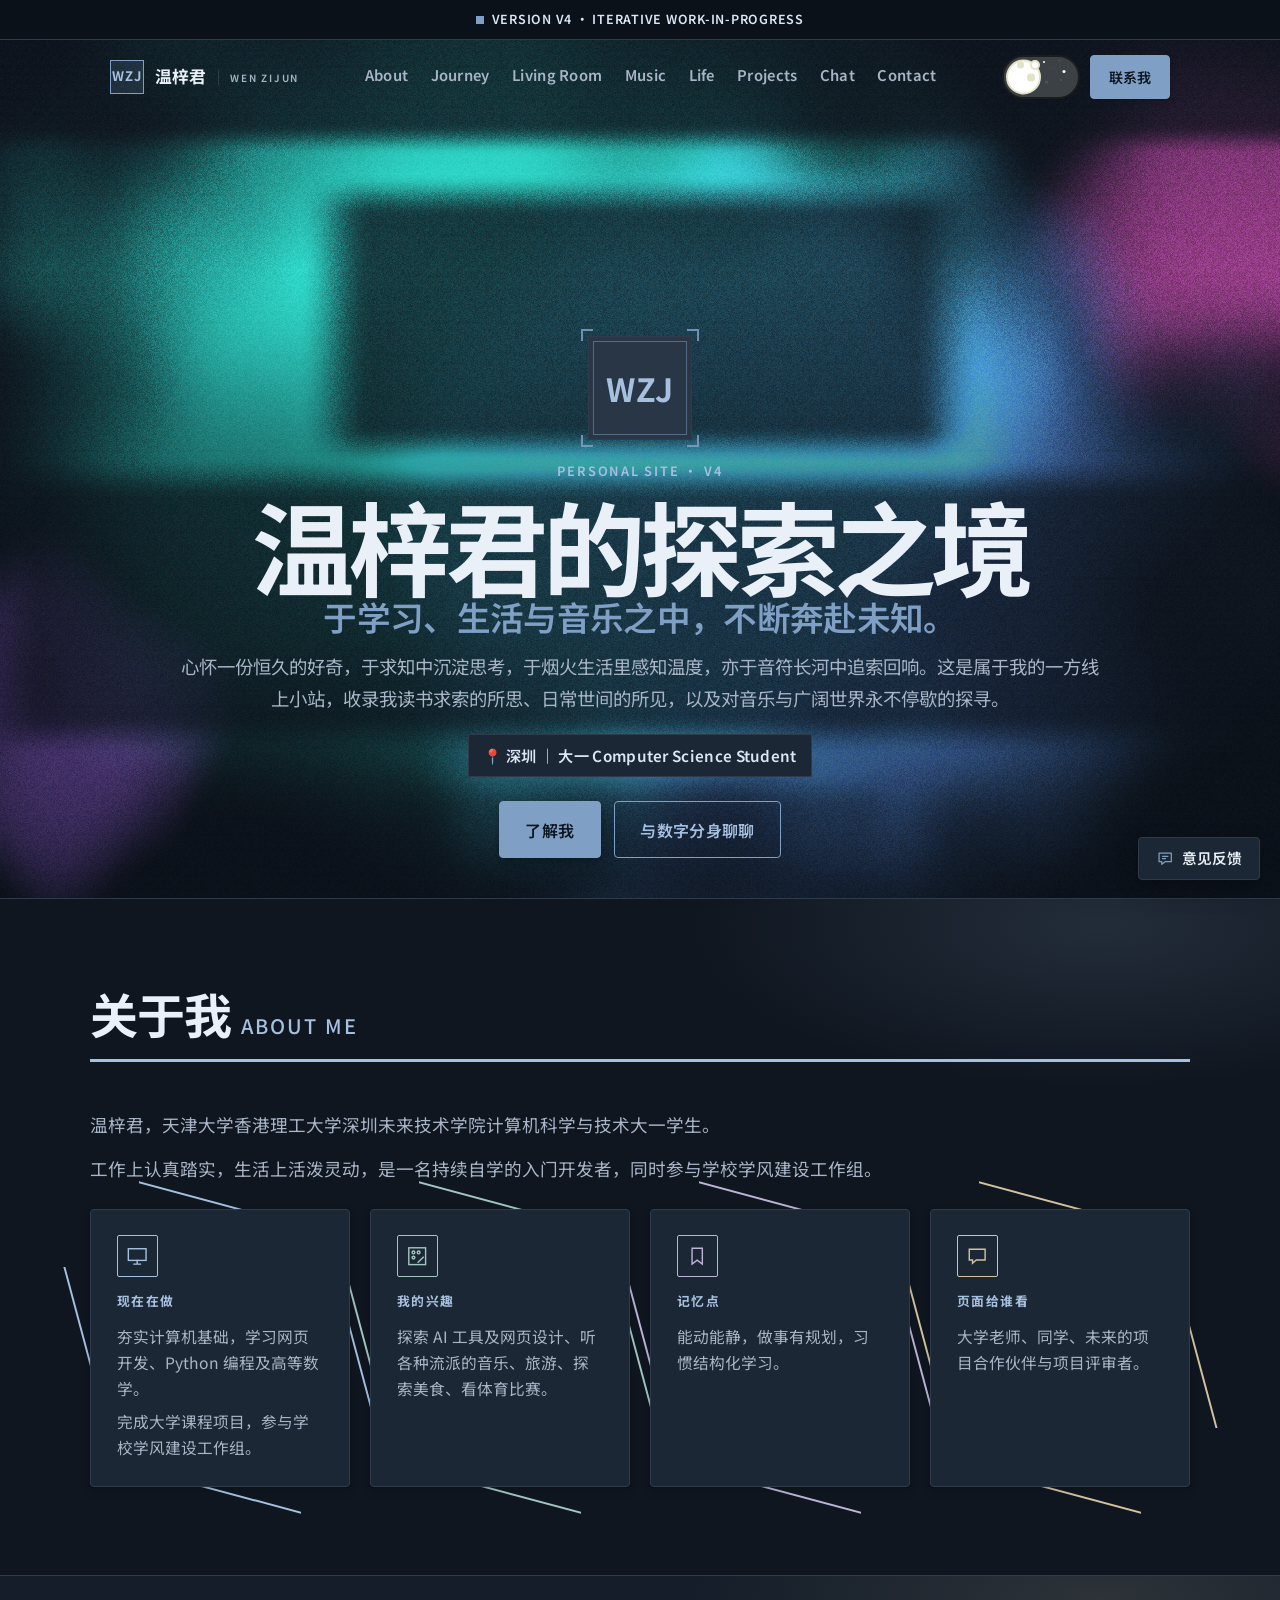
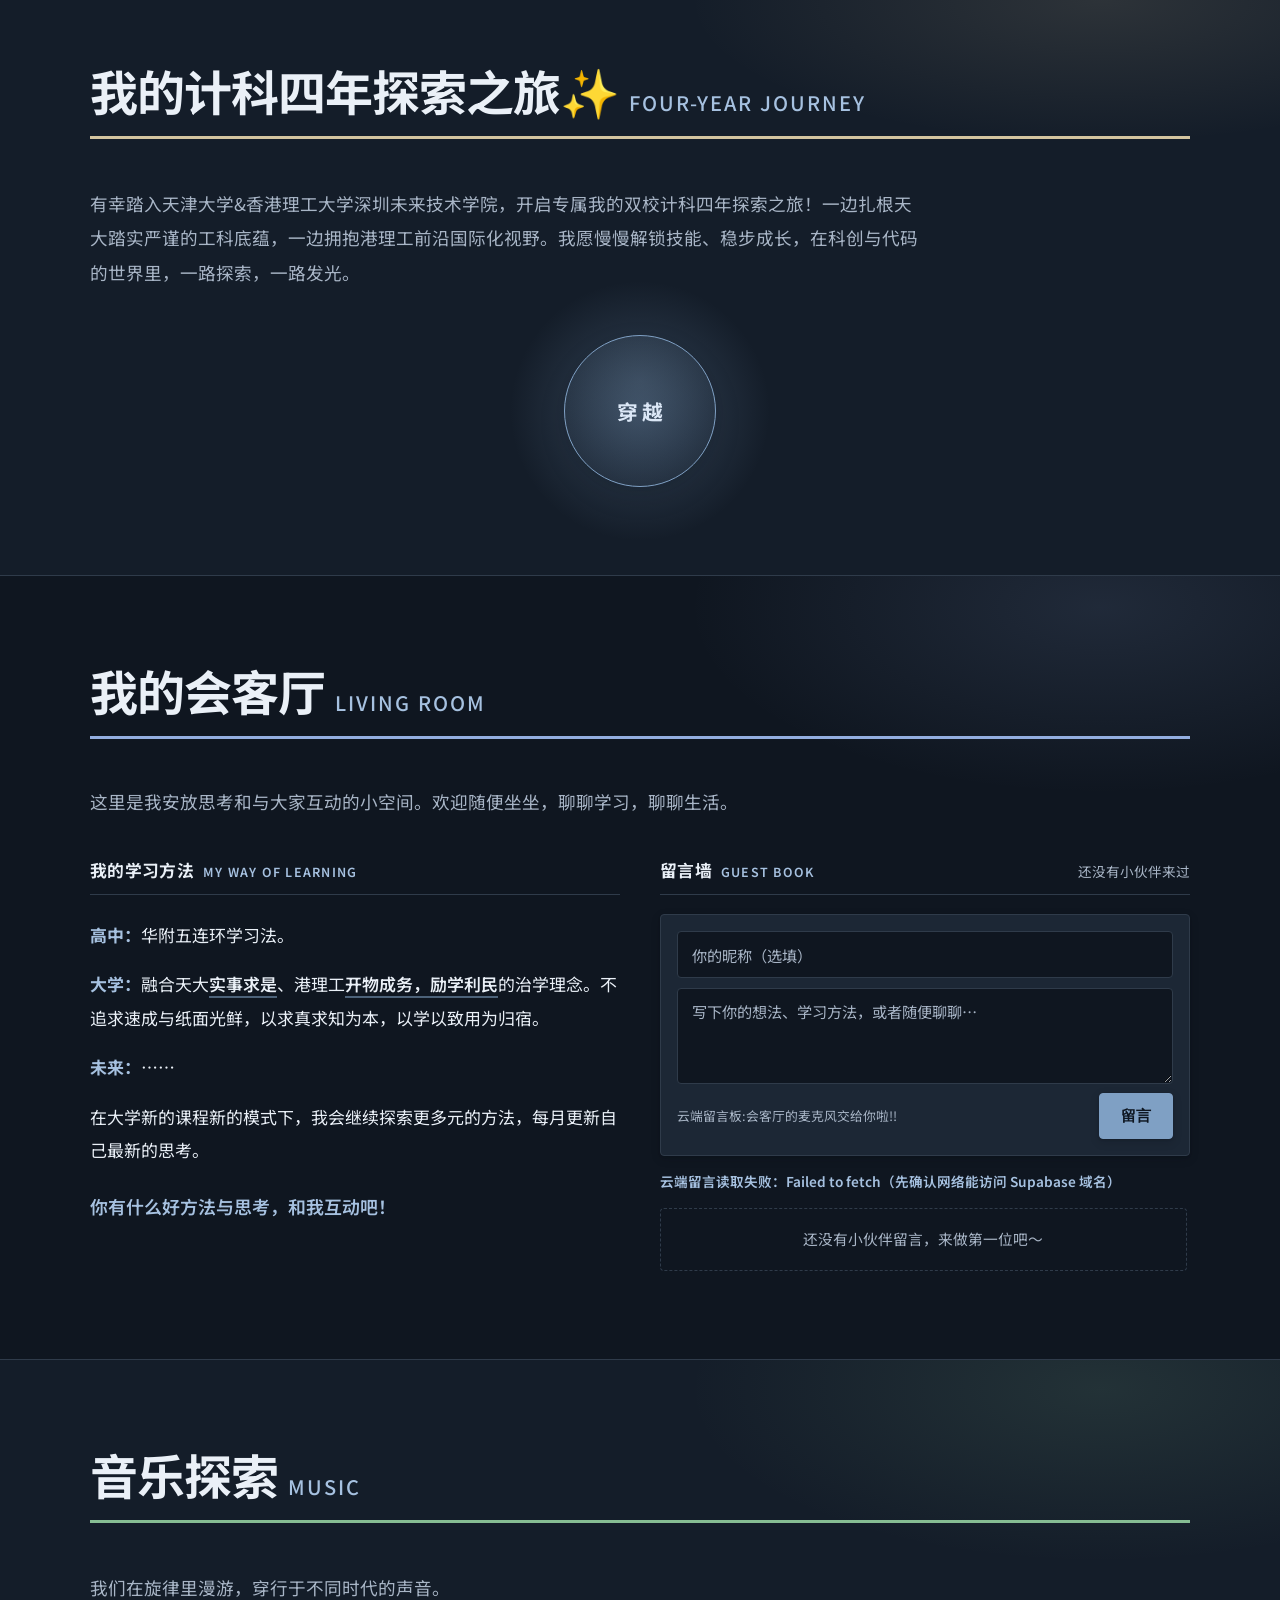
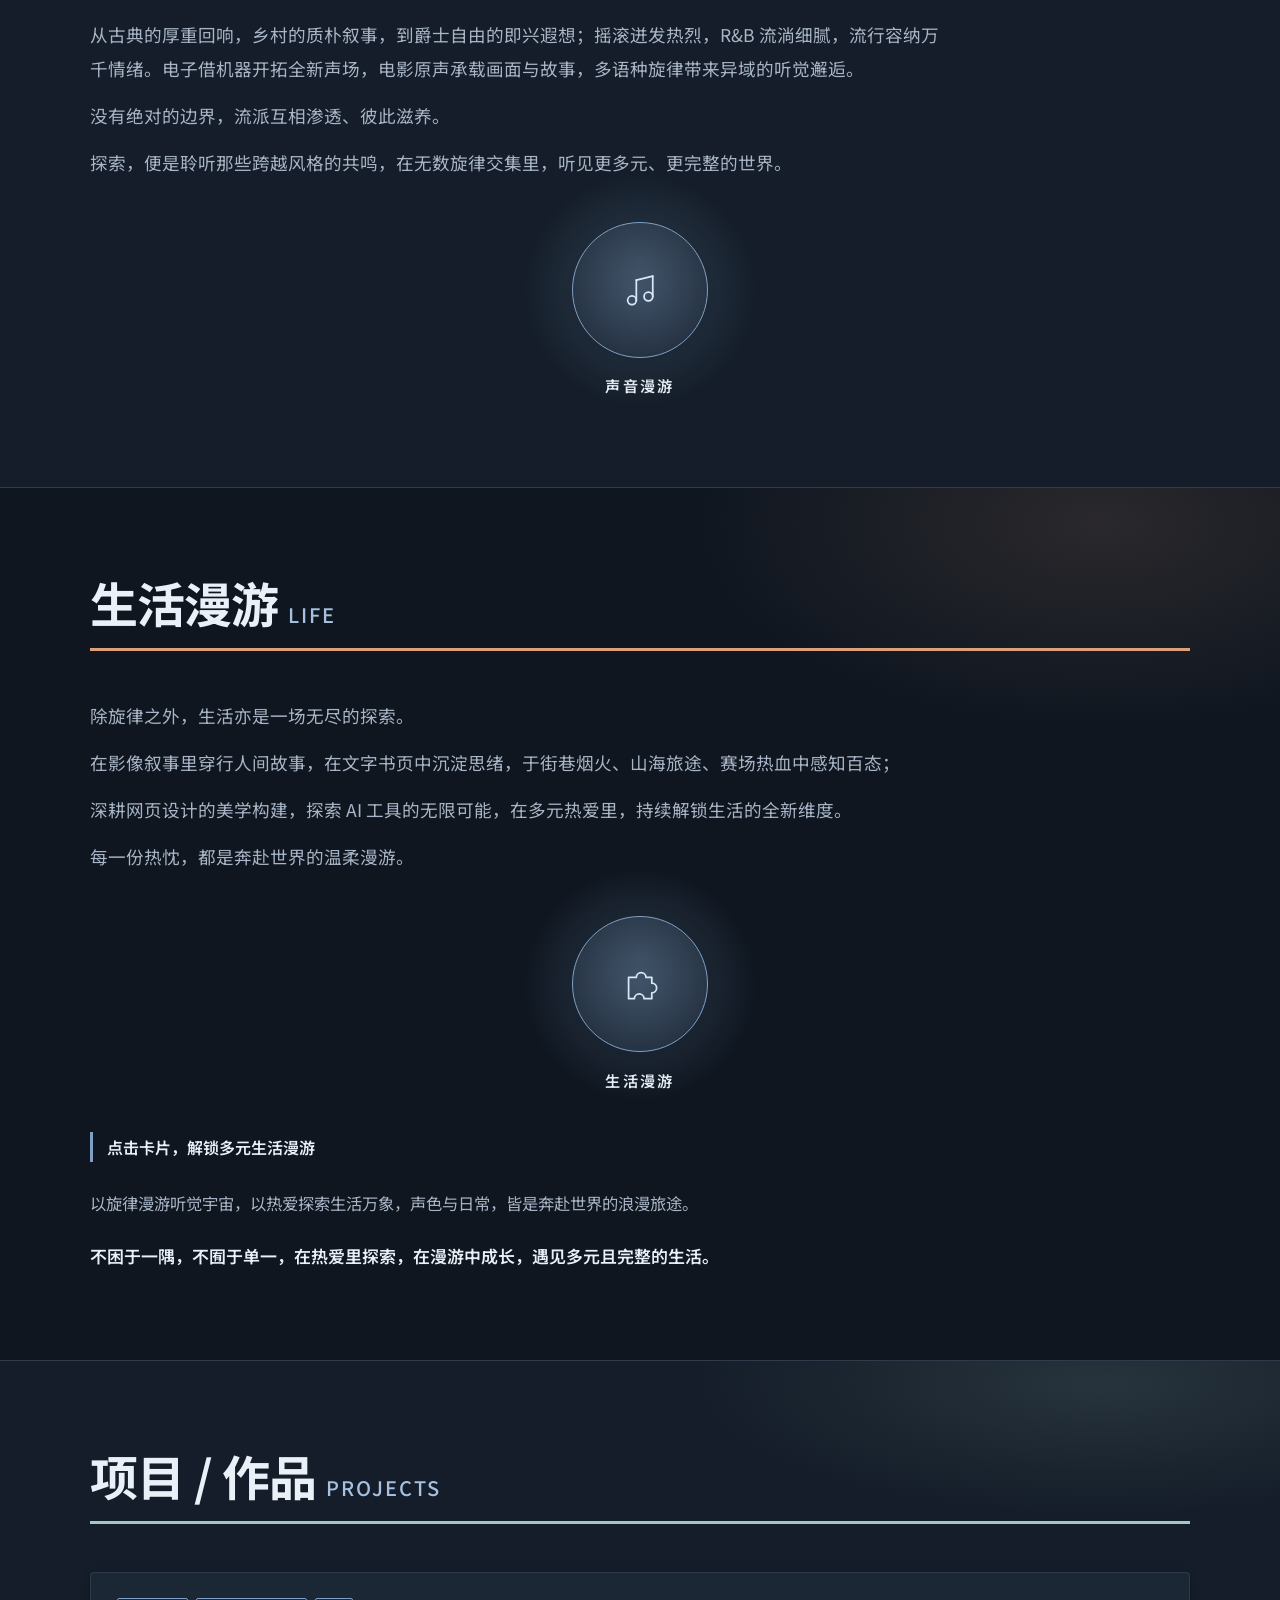
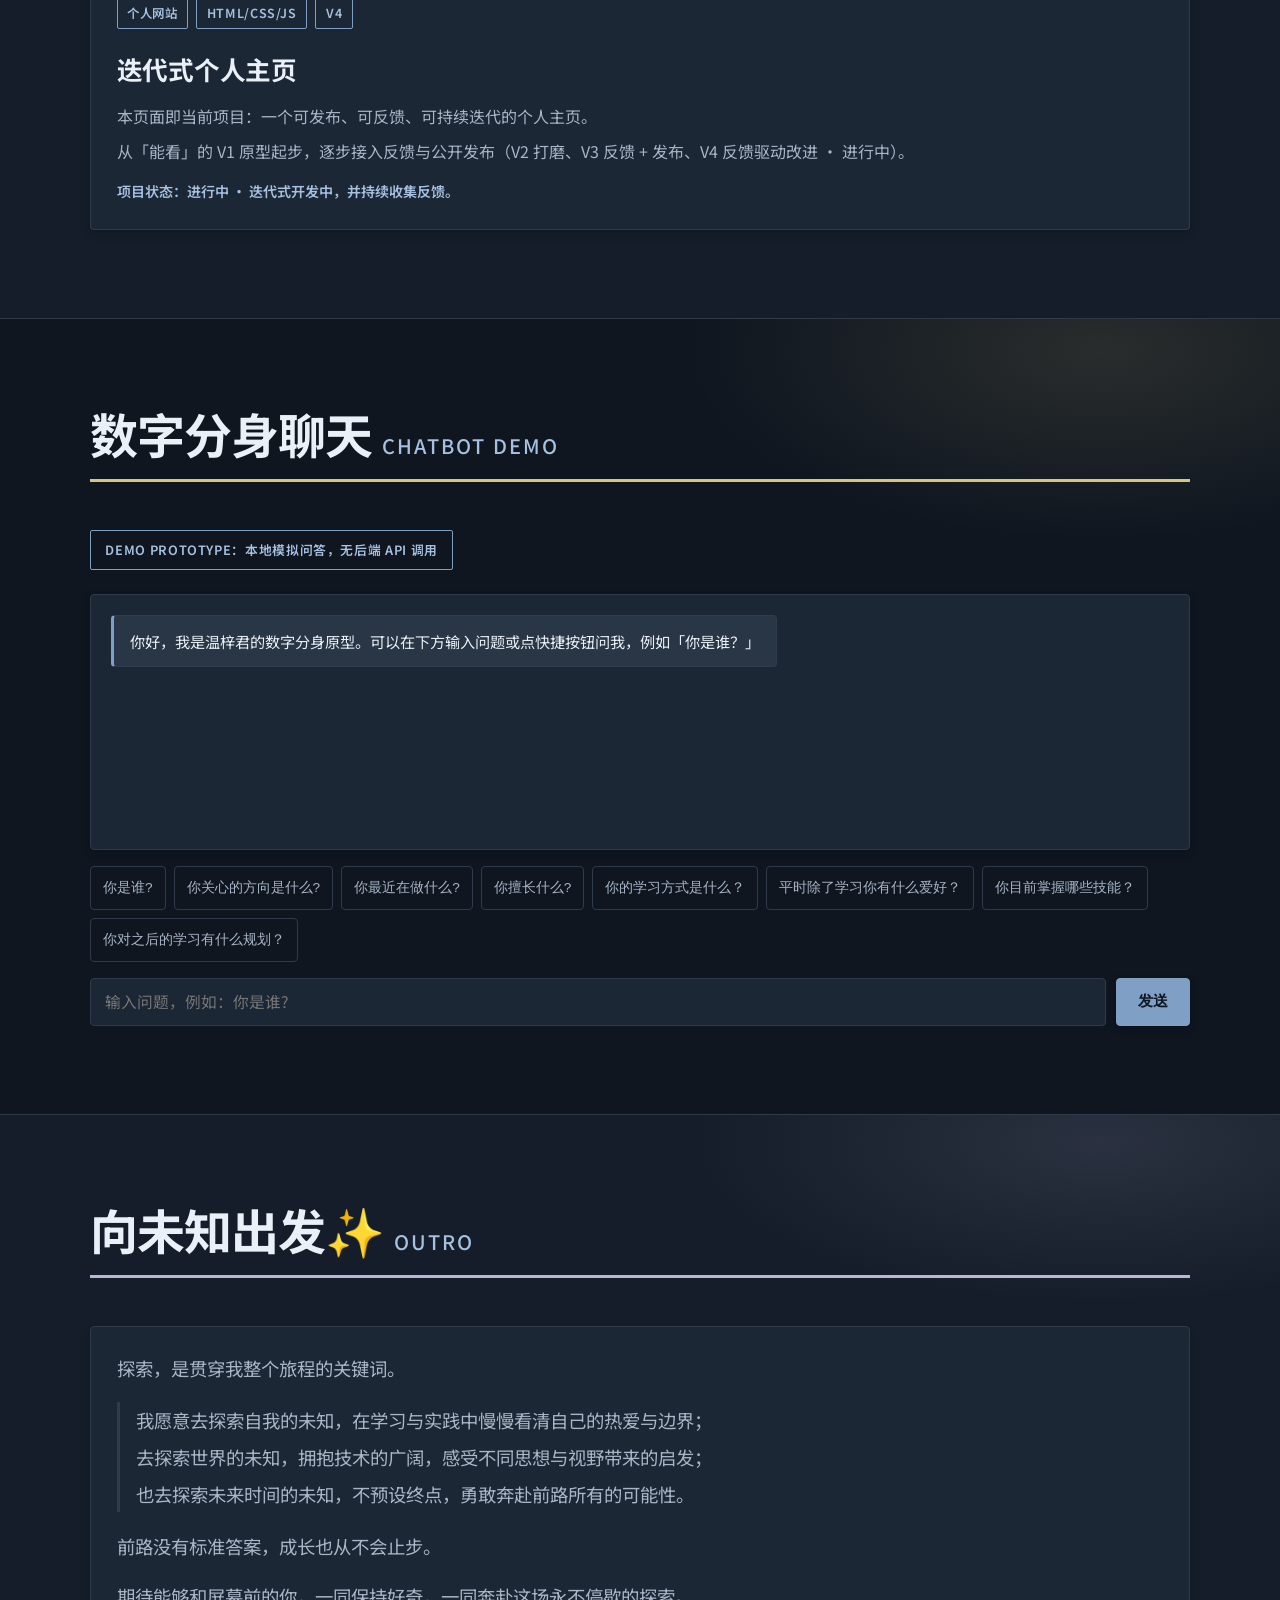
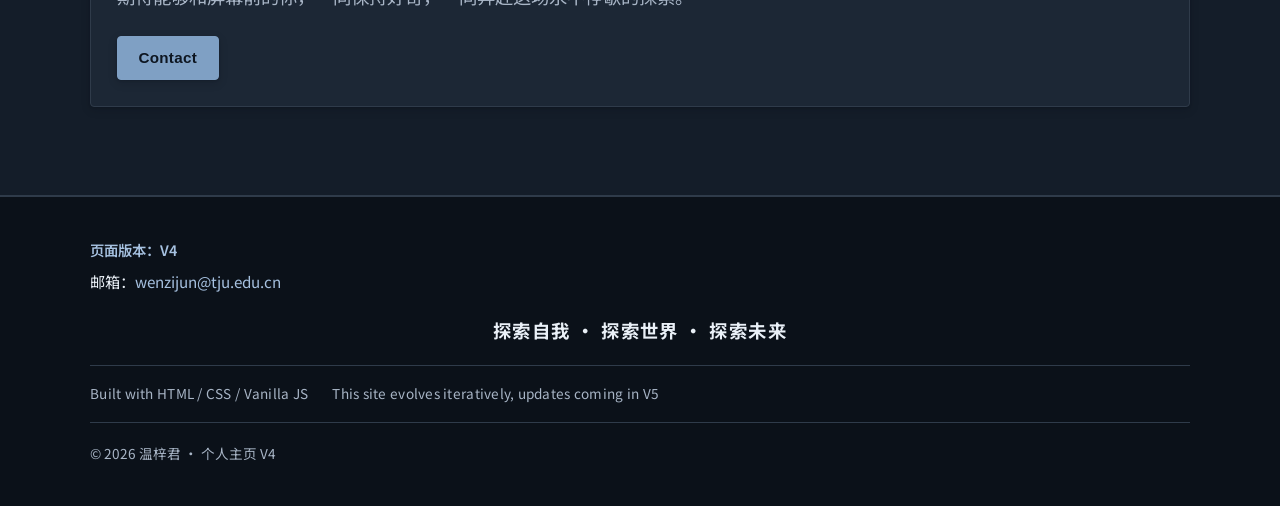
==== commit 295babdf: "轮38（F-01 / F-04 / F-07）：反馈驱动的迭代三项改动发布 —— 【F-01 板块级色相（部分采纳 · F-01 MAY·家人·电脑）】首页 8 个 .section 各取一个色相，只" ====
--- a/index.html
+++ b/index.html
@@ -474,16 +474,20 @@
           <p class="outro__text">前路没有标准答案，成长也从不会止步。</p>
           <p class="outro__text">期待能够和屏幕前的你，一同保持好奇，一同奔赴这场永不停歇的探索。</p>
 
-          <!-- Ready：点击后播放加载动画，随后展开下方「联系我」并平滑滚动过去 -->
+          <!-- Contact 按钮（原文案 Ready，轮38 按 F-07 反馈改名）：点击后播放加载动画，
+               随后展开下方「联系我」并平滑滚动过去。
+               改名理由：站内导航栏、首屏按钮、下方子区块小标都用 Contact 语义，
+               此处唯独用叙事词 Ready，访客看不出「这里可以联系我」。
+               id 仍为 readyBtn：保持 id / JS / CSS 引用不动，把改动面压到仅文案。 -->
           <div class="outro__actions">
             <button class="btn btn--primary" type="button" id="readyBtn" aria-controls="contact"
-              aria-expanded="false">Ready</button>
+              aria-expanded="false">Contact</button>
           </div>
 
           <!-- 联系我（轮18 · USR-29）：已并入终页内部，作为「向未知出发」的收尾内容，
                与终页同一张卡片、同一底色、无分界描边（去接缝）。
                保留锚点 contact：站内导航与滚动高亮仍指向这里；
-               点 Ready / 导航「Contact」/ 首屏按钮「联系我」后展开。 -->
+               点 Contact 按钮 / 导航「Contact」/ 首屏按钮「联系我」后展开。 -->
           <section class="contact outro__contact" id="contact" aria-labelledby="contactTitle" hidden>
             <h3 class="outro__contact-title" id="contactTitle">联系我 <span class="section__eyebrow">Contact</span></h3>
             <p class="contact__text">欢迎就项目合作、学习交流或任何想法与我联系。</p>
--- a/css/style.css
+++ b/css/style.css
@@ -1057,7 +1057,60 @@
 }
 
 .section--alt {
-  background: var(--color-bg-alt);
+  /* 轮38（F-01）：由 background 简写改为 background-color ——
+     简写会把挂到 .section 上的板块弥散光晕（background-image）一并重置为 none，
+     导致「隔一个版块就少一层光晕」。只换这一个属性，原有视觉不变。 */
+  background-color: var(--color-bg-alt);
+}
+
+/* ---------- 轮38（F-01）：板块级色相 ----------
+   反馈原话 F-01（MAY / 家人 / 电脑）：「色彩搭配比较深沉，建议可以结合不同版块的
+   内容进行色彩的设计，让视觉效果更好」。
+   采纳口径 = 部分采纳：不做整体调色（深色叙事是本站刻意的设计语言），
+   只在板块级引入色相差异 —— 相邻板块的光晕与标题强调线条呈现可辨识的色相，
+   长页面滚动时可凭颜色感知「自己现在在哪一板块」。
+
+   色相取值不新增颜色：这里只做「别名」，全部指向站点既有的两套
+   已经过对比度验证的色板（「关于我」四卡 --about-hue-1..4 与
+   「四年探索之旅」四级 --grade-1..4）。写在与主题无关的位置，
+   因此亮色主题会自动取到那两套变量里压深一档的取值，深浅双主题各有一套。
+
+   落点两处，均遵守本站既有策略「色相只用于装饰层，不进入正文文字层级」：
+     ① .section 的弥散光晕 —— 用 background-image 图层实现，不用新伪元素：
+        背景永远画在内容之下，因此不会压到文字，也没有 z-index / position 风险。
+     ② .section__head 的 3px 强调线条。 */
+:root {
+  --sec-cool-blue: var(--about-hue-1);   /* 冷蓝 */
+  --sec-teal: var(--about-hue-2);        /* 青灰 */
+  --sec-violet: var(--about-hue-3);      /* 淡紫灰 */
+  --sec-sand: var(--about-hue-4);        /* 砂金灰 */
+  --sec-green: var(--grade-1);           /* 新绿 */
+  --sec-amber: var(--grade-2);           /* 暖黄 */
+  --sec-orange: var(--grade-3);          /* 橙 */
+  --sec-steel: var(--grade-4);           /* 冷蓝（偏钢蓝） */
+}
+
+/* 板块按文档顺序交替取不同色相族。这个顺序是「深浅双主题联合最优」求出来的
+   （穷举 8! 种排法，见 .deepworks/tmp/v4/pick_hues.py）：8 个版块的顺序只有一种，
+   而两套主题色板的相近组合并不相同，所以必须同时对两套求解 ——
+   只按深色主题排，深色最小相邻色差 83.5 很漂亮，亮色主题却只有 58.9
+   （青灰 #2f5c57 与 新绿 #2f6b45 压深后只差 23.4）。
+   联合最优解：深色/亮色主题的相邻色差最小值都是 79.1，单通道最小差 65 / 74。 */
+#about { --sec-hue: var(--sec-cool-blue); }
+#timeline { --sec-hue: var(--sec-sand); }
+#livingroom { --sec-hue: var(--sec-steel); }
+#music { --sec-hue: var(--sec-green); }
+#life { --sec-hue: var(--sec-orange); }
+#projects { --sec-hue: var(--sec-teal); }
+#chat { --sec-hue: var(--sec-amber); }
+#outro { --sec-hue: var(--sec-violet); }
+/* 注：终页的「联系我」子区块不是 .section（class 是 contact outro__contact），
+   用的是它自己那套 .contact 样式，因此不在本次板块色相的范围内。 */
+
+.section {
+  background-image: radial-gradient(ellipse 46% 34% at 86% 4%,
+      color-mix(in srgb, var(--sec-hue, transparent) 13%, transparent), transparent 70%);
+  background-repeat: no-repeat;
 }
 
 .section__inner {
@@ -1067,7 +1120,8 @@
 
 .section__head {
   margin-bottom: 3rem;
-  border-bottom: 3px solid var(--color-text);
+  /* 轮38（F-01）：标题下的强调线条取板块色相；未设色相的版块回退到原来的正文色 */
+  border-bottom: 3px solid var(--sec-hue, var(--color-text));
   padding-bottom: 1.2rem;
 }
 
@@ -1290,6 +1344,27 @@
   .about-card:active .about-card__label,
   .about-card:active .about-card__text {
     color: var(--color-on-accent);
+  }
+
+  /* 轮38（F-04 反馈）：触屏这条效果是「按住看」——:active 只在指下成立，
+     而过渡沿用卡片原有的 0.45s：拇指按住后还要再等近半秒才铺满，
+     体感就是「按不出来 / 要等一会儿」。
+     访客原话是「长按力度小一点、时间短一点就可呈现」，其中：
+       ·「时间短一点」→ 采纳：触屏路径单独缩短到 0.18s，一按即现、松手即回；
+       ·「力度小一点」→ 不采纳：Web 拿不到可靠的触屏按压力度（触屏上
+         PointerEvent 的 pressure 通常只是常量），且站内另一处「按住才出现」的
+         项目卡光晕（JS pointerdown 驱动，抬指后 550ms 才熄灭）是刻意设计的
+         交互语义，不擅自改动。
+     这里只写 transition-duration，沿用各元素原有的属性列表与缓动函数，
+     避免在覆盖时漏写属性导致某些变化失去过渡。
+     电脑端（hover: hover）不受本块影响，仍是 0.45s。 */
+  .about-card,
+  .about-card::before,
+  .about-card::after,
+  .about-card__icon,
+  .about-card__label,
+  .about-card__text {
+    transition-duration: 0.18s;
   }
 }
 
